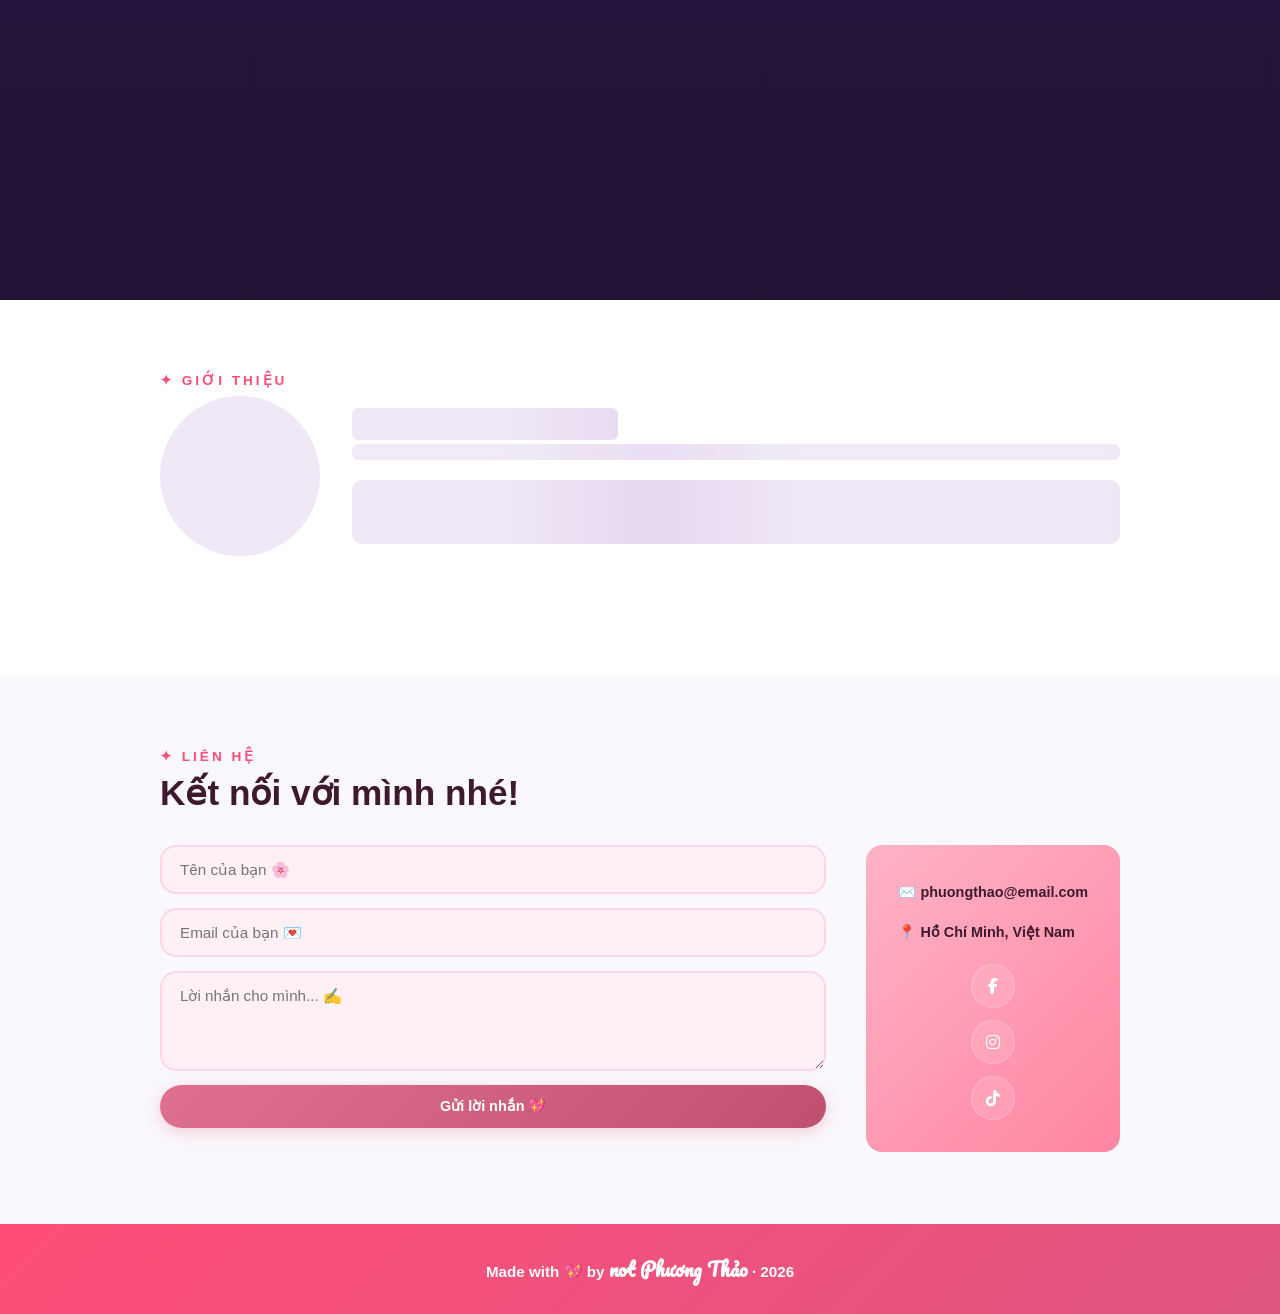
==== index.html @ 3250c1de "Emoji picker, skeleton loading, intro slogan, redesign info modal, font Nunito" ====
<!DOCTYPE html>
<html lang="vi">
<head>
  <meta charset="UTF-8" />
  <meta name="viewport" content="width=device-width, initial-scale=1.0" />
  <title>notphuongthao</title>
  <link rel="stylesheet" href="https://cdn.jsdelivr.net/npm/cropperjs@1/dist/cropper.min.css" />
  <link rel="stylesheet" href="style.css" />
  <link href="https://fonts.googleapis.com/css2?family=Pacifico&family=Raleway:wght@300;400;600;700;900&family=Playfair+Display:ital,wght@0,400;0,700;1,400&display=swap" rel="stylesheet" />
  <link rel="stylesheet" href="https://cdnjs.cloudflare.com/ajax/libs/font-awesome/6.5.0/css/all.min.css" />
</head>
<body class="page-loading">

  <!-- ===================== HEADER / NAV ===================== -->
  <header class="site-header" id="siteHeader">
    <a href="#" class="header-logo">notphuongthao</a>

    <nav class="header-nav" id="headerNav">
      <a href="#gioi-thieu" class="nav-item scroll-link">Giới Thiệu</a>
      <a href="#" class="nav-item" data-page="blog">Blog</a>
      <a href="#" class="nav-item" data-page="photos">Hình Chụp</a>
      <a href="#" class="nav-item" data-page="podcast">Podcast</a>
      <a href="https://tarot-meopring.vercel.app/" target="_blank" class="nav-item">Tarot</a>
      <a href="#lien-he" class="nav-item scroll-link">Liên Hệ</a>
    </nav>

    <button class="hamburger" id="hamburger"><i class="fas fa-bars"></i></button>
  </header>

  <!-- Mobile nav -->
  <nav class="mobile-menu" id="mobileMenu">
    <a href="#gioi-thieu" class="scroll-link">Giới Thiệu</a>
    <a href="#" data-page="blog">Blog</a>
    <a href="#" data-page="photos">Hình Chụp</a>
    <a href="#" data-page="podcast">Podcast</a>
    <a href="https://tarot-meopring.vercel.app/" target="_blank">Tarot</a>
    <a href="#lien-he" class="scroll-link">Liên Hệ</a>
  </nav>

  <!-- ===================== HERO / COVER ===================== -->
  <div id="mainView">
  <section class="hero" id="hero">
    <!-- Ảnh bìa — đặt qua admin -->
    <div class="hero-cover" id="heroCover"></div>
    <!-- Nút sửa ảnh bìa (chỉ admin) -->
    <label class="hero-edit-btn" id="heroCoverEditBtn" title="Đổi ảnh bìa">
      <i class="fas fa-camera"></i>
      <input type="file" id="heroCoverFile" accept="image/*" style="display:none" />
    </label>
    <!-- Lớp overlay mờ -->
    <div class="hero-overlay"></div>
    <!-- Nội dung chính giữa -->
    <div class="hero-content">
              <p class="hero-sub" id="heroSub" data-field="heroSub">✦ be with this ✦</p>
      <h1 class="hero-name" id="heroName" data-field="heroName">not Phương Thảo</h1>
      <a href="#gioi-thieu" class="hero-cta scroll-link">Khám phá ↓</a>
    </div>
    <!-- Scroll indicator -->
    
  </section>

  <!-- ===================== GIỚI THIỆU ===================== -->
  <section class="section-intro" id="gioi-thieu">
    <div class="section-inner">
      <span class="section-tag">✦ Giới Thiệu</span>

      <div class="intro-layout">
        <!-- Avatar -->
        <div class="intro-avatar-wrap">
          <img src="" alt="Avatar" id="introAvatar" class="intro-avatar" />
          <div class="intro-avatar-placeholder" id="introAvatarPlaceholder"><i class="fas fa-user"></i></div>
          <label class="avatar-edit-btn" id="avatarEditBtn" title="Đổi avatar">
            <i class="fas fa-camera"></i>
            <input type="file" id="avatarFile" accept="image/*" style="display:none" />
          </label>
        </div>

        <!-- Text -->
        <div class="intro-text">
          <div class="intro-text-header">
            <h2 class="intro-fullname" id="introName" data-field="introName">not Phương Thảo</h2>
            <button class="intro-edit-btn hidden" id="introEditBtn" title="Chỉnh sửa giới thiệu"><i class="fas fa-pen"></i></button>
          </div>
          <p class="intro-slogan" id="introSlogan" data-field="introSlogan">dreamer · writer · creator</p>
          <div class="info-rows" id="introInfoRows"></div>
        </div>
      </div>

    </div>
  </section>

  <!-- ===================== LIÊN HỆ ===================== -->
  <section class="section-contact" id="lien-he">
    <div class="section-inner">
      <span class="section-tag">✦ Liên Hệ</span>
      <h2 class="section-title">Kết nối với mình nhé!</h2>
      <div class="contact-layout">
        <form class="contact-form" id="contactForm">
          <input type="text"  placeholder="Tên của bạn 🌸" required />
          <input type="email" placeholder="Email của bạn 💌" required />
          <textarea rows="4"  placeholder="Lời nhắn cho mình... ✍️" required></textarea>
          <button type="submit" class="btn-send">Gửi lời nhắn 💖</button>
        </form>
        <div class="contact-info">
          <p id="contactEmail" data-field="contactEmail">✉️ phuongthao@email.com</p>
          <p id="contactLocation" data-field="contactLocation">📍 Hồ Chí Minh, Việt Nam</p>
          <div class="socials-row">
            <a href="#" id="socialFb"  data-field="socialFb"  class="soc-btn"><i class="fab fa-facebook-f"></i></a>
            <a href="#" id="socialIg"  data-field="socialIg"  class="soc-btn"><i class="fab fa-instagram"></i></a>
            <a href="#" id="socialTtk" data-field="socialTtk" class="soc-btn"><i class="fab fa-tiktok"></i></a>
          </div>
        </div>
      </div>
    </div>
  </section>

  <!-- ===================== FOOTER ===================== -->
  <footer>
    <p>Made with 💖 by <span class="sig-script" style="font-size:1.2rem">not Phương Thảo</span> · 2026</p>
  </footer>
  </div><!-- /#mainView -->

  <!-- ===================== SUB-PAGE VIEW ===================== -->
  <div id="subView" class="hidden">
    <div class="subview-body" id="subviewBody"></div>

    <!-- Article modal -->
    <div class="article-overlay hidden" id="articleOverlay">
      <div class="article-modal" id="articleModal">
        <button class="article-close-btn" id="articleClose"><i class="fas fa-times"></i></button>
        <img class="article-hero-img hidden" id="articleImg" src="" alt="" />
        <div class="article-body">
          <div class="article-meta">
            <span class="article-tag" id="articleTag"></span>
            <span class="article-date" id="articleDate"></span>
          </div>
          <h2 class="article-title" id="articleTitle"></h2>
          <div class="article-content" id="articleContent"></div>
        </div>
      </div>
    </div>

    <!-- Lightbox (Instagram style) -->
    <div class="lightbox-overlay hidden" id="lightboxOverlay">
      <div class="lightbox-dialog">
        <!-- Image side -->
        <div class="lightbox-img-side" id="lightboxBackdrop">
          <button class="lightbox-close-btn" id="lightboxClose"><i class="fas fa-times"></i></button>
          <button class="lightbox-arrow left" id="lightboxPrev"><i class="fas fa-chevron-left"></i></button>
          <img class="lightbox-img" id="lightboxImg" src="" alt="" />
          <button class="lightbox-arrow right" id="lightboxNext"><i class="fas fa-chevron-right"></i></button>
        </div>
        <!-- Caption panel -->
        <div class="lightbox-panel" id="lightboxCaptionWrap">
          <div class="lightbox-panel-header">
            <span class="lightbox-counter" id="lightboxCounter"></span>
          </div>
          <p class="lightbox-caption" id="lightboxCaption"></p>
        </div>
      </div>
    </div>
  </div><!-- /#subView -->

  <!-- ===================== POST EDITOR MODAL ===================== -->
  <div class="editor-overlay hidden" id="postEditorOverlay">
    <div class="editor-modal" id="postEditorModal">
      <div class="editor-header">
        <h3 id="postEditorTitle">Bài viết mới</h3>
        <button class="editor-close" id="postEditorClose"><i class="fas fa-times"></i></button>
      </div>
      <div class="editor-body">
        <input type="hidden" id="pf-id" value="-1" />
        <div class="editor-field">
          <label>Ảnh bìa <span class="field-hint">URL hoặc upload</span></label>
          <div class="img-input-row">
            <input type="text" id="pf-img" placeholder="https://..." />
            <label class="btn-upload" title="Upload ảnh">
              <i class="fas fa-upload"></i>
              <input type="file" id="pf-img-file" accept="image/*" style="display:none" />
            </label>
          </div>
          <img id="pf-img-preview" class="img-preview hidden" src="" alt="" />
        </div>
        <div class="editor-row">
          <div class="editor-field">
            <label>Tag / Chủ đề</label>
            <input type="text" id="pf-tag" placeholder="Du lịch, Suy nghĩ..." />
          </div>
        </div>
        <div class="editor-field">
          <label>Tiêu đề</label>
          <input type="text" id="pf-title" placeholder="Tiêu đề bài viết..." />
        </div>
        <div class="editor-field">
          <label>Tóm tắt <span class="field-hint">hiện trên card</span></label>
          <textarea id="pf-summary" rows="2" placeholder="Mô tả ngắn..."></textarea>
        </div>
        <div class="editor-field">
          <label>Nội dung <span class="field-hint">dòng trống = đoạn mới</span></label>
          <textarea id="pf-content" rows="8" placeholder="Viết nội dung bài ở đây..."></textarea>
        </div>
      </div>
      <div class="editor-footer">
        <button class="btn-editor-cancel" id="postEditorCancel">Huỷ</button>
        <button class="btn-editor-save" id="postEditorSave"><i class="fas fa-save"></i> Lưu bài viết</button>
      </div>
    </div>
  </div>

  <!-- ===================== PHOTO EDITOR MODAL ===================== -->
  <div class="editor-overlay hidden" id="photoEditorOverlay">
    <div class="editor-modal" id="photoEditorModal">
      <div class="editor-header">
        <h3 id="photoEditorTitle">Ảnh mới</h3>
        <button class="editor-close" id="photoEditorClose"><i class="fas fa-times"></i></button>
      </div>
      <div class="editor-body">
        <input type="hidden" id="ph-id" value="-1" />
        <div class="editor-field">
          <label>Ảnh <span class="field-hint">URL hoặc upload</span></label>
          <div class="img-input-row">
            <input type="text" id="ph-img" placeholder="https://..." />
            <label class="btn-upload" title="Upload ảnh">
              <i class="fas fa-upload"></i>
              <input type="file" id="ph-img-file" accept="image/*" style="display:none" />
            </label>
          </div>
          <img id="ph-img-preview" class="img-preview hidden" src="" alt="" />
        </div>
        <div class="editor-field">
          <label>Caption <span class="field-hint">không bắt buộc</span></label>
          <textarea id="ph-caption" rows="3" placeholder="Mô tả ảnh..."></textarea>
        </div>
      </div>
      <div class="editor-footer">
        <button class="btn-editor-cancel" id="photoEditorCancel">Huỷ</button>
        <button class="btn-editor-save" id="photoEditorSave"><i class="fas fa-save"></i> Lưu ảnh</button>
      </div>
    </div>
  </div>

  <!-- ===================== PODCAST EDITOR MODAL ===================== -->
  <div class="editor-overlay hidden" id="podcastEditorOverlay">
    <div class="editor-modal" id="podcastEditorModal">
      <div class="editor-header">
        <h3 id="podcastEditorTitle">Video mới</h3>
        <button class="editor-close" id="podcastEditorClose"><i class="fas fa-times"></i></button>
      </div>
      <div class="editor-body">
        <input type="hidden" id="ep-id" value="-1" />
        <div class="editor-field">
          <label>Link YouTube</label>
          <input type="text" id="ep-link" placeholder="https://youtube.com/watch?v=..." />
          <div class="yt-preview-wrap hidden" id="epYtPreview">
            <img id="epYtThumb" src="" alt="" />
          </div>
        </div>
        <div class="editor-field">
          <label>Tiêu đề</label>
          <input type="text" id="ep-title" placeholder="Tên video..." />
        </div>
      </div>
      <div class="editor-footer">
        <button class="btn-editor-cancel" id="podcastEditorCancel">Huỷ</button>
        <button class="btn-editor-save" id="podcastEditorSave"><i class="fas fa-save"></i> Lưu video</button>
      </div>
    </div>
  </div>

  <!-- ===================== INTRO EDITOR MODAL ===================== -->
  <div class="editor-overlay hidden" id="introEditorOverlay">
    <div class="ie-modal">

      <!-- Header -->
      <div class="ie-modal-header">
        <div class="ie-modal-header-icon"><i class="fas fa-user-edit"></i></div>
        <div>
          <div class="ie-modal-title">Chỉnh sửa Giới Thiệu</div>
          <div class="ie-modal-sub">Thay đổi sẽ hiển thị ngay trên trang</div>
        </div>
        <button class="ie-close-btn" id="introEditorClose"><i class="fas fa-times"></i></button>
      </div>

      <!-- Body -->
      <div class="ie-modal-body">

        <!-- Name + Slogan -->
        <div class="ie-section">
          <div class="ie-section-label"><i class="fas fa-signature"></i> Tên hiển thị</div>
          <input class="ie-text-input" type="text" id="ie-name" placeholder="Nhập tên của bạn..." />
          <div class="ie-section-label" style="margin-top:10px"><i class="fas fa-quote-left"></i> Slogan</div>
          <input class="ie-text-input" type="text" id="ie-slogan" placeholder="dreamer · writer · creator" />
        </div>

        <!-- Info rows -->
        <div class="ie-section">
          <div class="ie-section-label"><i class="fas fa-list-ul"></i> Các dòng thông tin</div>
          <div class="ie-rows-hint">Mỗi dòng gồm icon emoji, nhãn và nội dung</div>
          <div id="ie-rows-list"></div>
          <button class="ie-add-btn" id="ie-add-row">
            <i class="fas fa-plus-circle"></i> Thêm dòng mới
          </button>
        </div>

      </div>

      <!-- Footer -->
      <div class="ie-modal-footer">
        <button class="ie-btn-cancel" id="introEditorCancel">Hủy</button>
        <button class="ie-btn-save" id="introEditorSave">
          <i class="fas fa-check"></i> Lưu thay đổi
        </button>
      </div>

    </div>
  </div>

  <!-- ===================== EMOJI PICKER ===================== -->
  <div class="emoji-picker hidden" id="emojiPicker">
    <div class="ep-search-wrap">
      <i class="fas fa-search ep-search-icon"></i>
      <input type="text" class="ep-search" id="epSearch" placeholder="Tìm emoji..." autocomplete="off" />
    </div>
    <div class="ep-cats" id="epCats"></div>
    <div class="ep-grid" id="epGrid"></div>
  </div>

  <!-- ===================== CROP MODAL ===================== -->
  <div class="crop-overlay hidden" id="cropOverlay">
    <div class="crop-modal">
      <div class="crop-header">
        <span>Chỉnh sửa ảnh</span>
        <button class="editor-close" id="cropCancel"><i class="fas fa-times"></i></button>
      </div>
      <div class="crop-body">
        <img id="cropImg" src="" alt="" />
      </div>
      <div class="crop-footer">
        <button class="btn-outline" id="cropCancelBtn">Hủy</button>
        <button class="btn-primary" id="cropConfirmBtn"><i class="fas fa-check"></i> Xác nhận</button>
      </div>
    </div>
  </div>

  <script src="https://cdn.jsdelivr.net/npm/cropperjs@1/dist/cropper.min.js"></script>
  <!-- ===================== IMAGE VIEWER ===================== -->
  <div class="img-viewer-overlay hidden" id="imgViewerOverlay">
    <button class="img-viewer-close" id="imgViewerClose"><i class="fas fa-times"></i></button>
    <img class="img-viewer-img" id="imgViewerImg" src="" alt="" />
  </div>
  <div class="crop-overlay hidden" id="cropOverlay">
    <div class="crop-modal">
      <div class="crop-header">
        <span>Chỉnh sửa ảnh</span>
        <button class="editor-close" id="cropCancel"><i class="fas fa-times"></i></button>
      </div>
      <div class="crop-body">
        <img id="cropImg" src="" alt="" />
      </div>
      <div class="crop-footer">
        <button class="btn-outline" id="cropCancelBtn">Hủy</button>
        <button class="btn-primary" id="cropConfirmBtn"><i class="fas fa-check"></i> Xác nhận</button>
      </div>
    </div>
  </div>

  <script src="https://cdn.jsdelivr.net/npm/cropperjs@1/dist/cropper.min.js"></script>
  <script src="https://cdn.jsdelivr.net/npm/@supabase/supabase-js@2/dist/umd/supabase.min.js"></script>
  <script src="supabase.js"></script>
  <script src="script.js"></script>
</body>
</html>
---- style.css ----
﻿/* ===================== RESET & BASE ===================== */
*, *::before, *::after { box-sizing: border-box; margin: 0; padding: 0; }

:root {
  --purple-dark:  #2d2540;
  --purple-mid:   #4a3d6b;
  --purple-soft:  #7a6a9a;
  --mauve:        #b09ab5;
  --pink-blush:   #e8b4c8;
  --pink-main:    #e07090;
  --pink-soft:    #f9c4d2;
  --white:        #ffffff;
  --off-white:    #faf8fc;
  --text-dark:    #2d2540;
  --text-muted:   #7a6a9a;
  --radius:       16px;
  --shadow:       0 8px 32px rgba(45,37,64,0.13);
  --shadow-hover: 0 16px 48px rgba(45,37,64,0.22);
  --header-h:     64px;
}

html { scroll-behavior: smooth; }

body {
  font-family: 'Nunito', sans-serif;
  background: var(--off-white);
  color: var(--text-dark);
  overflow-x: hidden;
}

.sig-script { font-family: 'Pacifico', cursive; }

/* ===================== HEADER ===================== */
.site-header {
  position: fixed;
  top: 0; left: 0; right: 0;
  height: var(--header-h);
  display: flex;
  align-items: center;
  justify-content: space-between;
  padding: 0 4%;
  z-index: 900;
  background: transparent;
  opacity: 0;
  transform: translateY(-100%);
  pointer-events: none;
  transition: background 0.4s, box-shadow 0.4s, opacity 0.4s, transform 0.4s;
}

.site-header.scrolled {
  background: rgba(45, 37, 64, 0.92);
  backdrop-filter: blur(12px);
  box-shadow: 0 2px 20px rgba(0,0,0,0.2);
  opacity: 1;
  transform: translateY(0);
  pointer-events: auto;
}

.sub-header {
  background: var(--purple-dark) !important;
  box-shadow: 0 2px 20px rgba(0,0,0,0.2);
  position: relative;
}

.header-logo {
  font-family: 'Pacifico', cursive;
  font-size: 1.2rem;
  color: var(--white);
  text-decoration: none;
  flex-shrink: 0;
}

.header-nav {
  display: flex;
  gap: 4px;
  align-items: center;
  position: absolute;
  left: 50%;
  transform: translateX(-50%);
}

.nav-item {
  color: rgba(255,255,255,0.75);
  text-decoration: none;
  font-size: 0.85rem;
  font-weight: 600;
  letter-spacing: 0.5px;
  padding: 6px 14px;
  border-radius: 50px;
  transition: all 0.2s;
  white-space: nowrap;
}

.nav-item:hover,
.nav-item.active {
  color: var(--white);
  background: rgba(224,112,144,0.25);
}

.header-right {
  display: flex;
  align-items: center;
  gap: 10px;
}

.header-avatar {
  width: 38px; height: 38px;
  border-radius: 50%;
  border: 2px solid rgba(255,255,255,0.5);
  overflow: hidden;
  cursor: pointer;
}

.header-avatar img { width: 100%; height: 100%; object-fit: cover; }

.btn-admin-login {
  background: none;
  border: 1px solid rgba(255,255,255,0.25);
  color: rgba(255,255,255,0.5);
  width: 32px; height: 32px;
  border-radius: 50%;
  cursor: pointer;
  font-size: 0.75rem;
  transition: all 0.2s;
  display: flex; align-items: center; justify-content: center;
}

.btn-admin-login:hover { color: var(--pink-main); border-color: var(--pink-main); }

.admin-controls { display: flex; align-items: center; gap: 8px; }

.btn-edit-page {
  display: flex; align-items: center; gap: 6px;
  padding: 6px 14px;
  background: var(--pink-main);
  color: var(--white);
  border-radius: 50px;
  text-decoration: none;
  font-size: 0.8rem;
  font-weight: 700;
  transition: all 0.2s;
}

.btn-edit-page:hover { background: #c05070; }

.btn-logout {
  background: none;
  border: 1px solid rgba(255,255,255,0.25);
  color: rgba(255,255,255,0.6);
  width: 32px; height: 32px;
  border-radius: 50%;
  cursor: pointer;
  font-size: 0.8rem;
  transition: all 0.2s;
  display: flex; align-items: center; justify-content: center;
}

.btn-logout:hover { border-color: #e74c3c; color: #e74c3c; }

.hamburger {
  display: none;
  background: none;
  border: 1px solid rgba(255,255,255,0.3);
  color: white;
  width: 36px; height: 36px;
  border-radius: 50%;
  cursor: pointer;
  font-size: 1rem;
  align-items: center; justify-content: center;
}

.mobile-menu {
  position: fixed;
  top: 0; right: -100%;
  width: 240px; height: 100vh;
  background: var(--purple-dark);
  z-index: 950;
  display: flex; flex-direction: column;
  justify-content: center;
  align-items: flex-start;
  padding: 40px 32px;
  gap: 28px;
  transition: right 0.35s cubic-bezier(.77,0,.18,1);
  border-left: 1px solid rgba(255,255,255,0.08);
}

.mobile-menu.open { right: 0; }

.mobile-menu a {
  color: rgba(255,255,255,0.8);
  text-decoration: none;
  font-size: 1.1rem;
  font-weight: 700;
  letter-spacing: 1px;
  transition: color 0.2s;
}

.mobile-menu a:hover { color: var(--pink-soft); }

/* ===================== HERO / COVER ===================== */
.hero {
  height: clamp(200px, 33.33vh, 380px);
  min-height: 0;
  position: relative;
  overflow: hidden;
  display: flex;
  align-items: center;
  justify-content: center;
  margin-top: 0;
}

/* Ảnh bìa — lấp đầy toàn bộ khung */
.hero-cover {
  position: absolute;
  inset: 0;
  background-color: var(--purple-dark);           /* màu placeholder khi chưa có ảnh */
  background-image: var(--cover-img, none);
  background-size: cover;
  background-position: center;
  transition: background-image 0.4s ease;
}

/* Nút edit ảnh bìa — chỉ hiện khi admin */
.hero-edit-btn {
  display: none;
  position: absolute;
  bottom: 14px;
  right: 16px;
  z-index: 20;
  width: 38px; height: 38px;
  border-radius: 50%;
  background: rgba(0,0,0,0.55);
  color: #fff;
  align-items: center;
  justify-content: center;
  cursor: pointer;
  transition: background 0.2s, transform 0.2s;
  border: 1.5px solid rgba(255,255,255,0.3);
}
.hero-edit-btn.visible { display: flex; }
.hero-edit-btn:hover { background: rgba(0,0,0,0.8); transform: scale(1.1); }

/* Lớp tối overlay để chữ dễ đọc */
.hero-overlay {
  position: absolute;
  inset: 0;
  background: linear-gradient(
    to bottom,
    rgba(30, 20, 50, 0.35) 0%,
    rgba(30, 20, 50, 0.55) 60%,
    rgba(30, 20, 50, 0.75) 100%
  );
}

/* Nội dung chính giữa */
.hero-content {
  position: relative;
  z-index: 1;
  text-align: center;
  color: white;
  padding: 0 20px;
  max-width: 720px;
}

.hero-sub {
  font-size: 0.82rem;
  font-weight: 700;
  letter-spacing: 4px;
  text-transform: uppercase;
  color: var(--pink-soft);
  margin-bottom: 14px;
  opacity: 0.9;
}

.hero-name {
  font-family: 'Pacifico', cursive;
  font-size: clamp(2.8rem, 7vw, 5.5rem);
  font-weight: 400;
  line-height: 1.1;
  margin-bottom: 16px;
  text-shadow: 0 4px 24px rgba(71, 70, 70, 0.4);
}

.hero-slogan {
  font-size: clamp(1rem, 2vw, 1.25rem);
  font-weight: 400;
  color: rgba(255,255,255,0.85);
  line-height: 1.6;
  margin-bottom: 32px;
}

.hero-cta {
  display: inline-block;
  padding: 13px 36px;
  border: 2px solid rgba(255,255,255,0.7);
  border-radius: 50px;
  color: white;
  text-decoration: none;
  font-size: 0.9rem;
  font-weight: 700;
  letter-spacing: 1px;
  transition: all 0.25s;
  backdrop-filter: blur(4px);
  background: rgba(255,255,255,0.1);
}

.hero-cta:hover {
  background: var(--pink-main);
  border-color: var(--pink-main);
  transform: translateY(-2px);
  box-shadow: 0 8px 24px rgba(224,112,144,0.4);
}

/* Scroll mouse indicator */
.scroll-mouse {
  position: absolute;
  bottom: 28px;
  left: 50%;
  transform: translateX(-50%);
  text-decoration: none;
  z-index: 1;
}

.mouse {
  width: 26px; height: 42px;
  border: 2px solid rgba(255,255,255,0.5);
  border-radius: 13px;
  display: flex; justify-content: center;
  padding-top: 6px;
}

.mouse-wheel {
  width: 4px; height: 8px;
  background: rgba(255,255,255,0.7);
  border-radius: 2px;
  animation: scrollWheel 1.5s ease-in-out infinite;
}

@keyframes scrollWheel {
  0%   { transform: translateY(0); opacity: 1; }
  100% { transform: translateY(10px); opacity: 0; }
}

/* ===================== SECTIONS ===================== */
.section-intro,
.section-contact {
  padding: 100px 5%;
}

.section-intro { background: var(--white); }
.section-contact { background: var(--off-white); }

.section-inner { max-width: 960px; margin: 0 auto; }

.section-tag {
  display: block;
  font-size: 0.78rem;
  font-weight: 700;
  letter-spacing: 3px;
  color: var(--pink-main);
  text-transform: uppercase;
  margin-bottom: 10px;
}

.section-title {
  font-family: 'Nunito', sans-serif;
  font-size: clamp(1.5rem, 3.5vw, 2.2rem);
  color: var(--text-dark);
  margin-bottom: 8px;
}

.section-name {
  font-size: 1.1rem;
  font-weight: 700;
  color: var(--pink-main);
  margin-bottom: 8px;
}

.intro-bio {
  font-size: 0.95rem;
  color: var(--text-muted);
  line-height: 1.8;
  margin-bottom: 0;
}

/* Intro name & slogan */
.intro-fullname {
  font-family: 'Nunito', sans-serif;
  font-size: clamp(1.6rem, 3vw, 2.4rem);
  color: var(--text-dark);
  margin-bottom: 4px;
}

.intro-slogan {
  font-size: 0.95rem;
  font-style: italic;
  color: var(--pink-main);
  margin-bottom: 24px;
  opacity: 0.85;
}

/* Info rows */
.info-rows {
  display: grid;
  grid-template-columns: 1fr 1fr;
  gap: 10px 20px;
}

.info-row {
  display: flex;
  align-items: flex-end;
  gap: 8px;
  font-size: 0.9rem;
  padding-bottom: 8px;
  border-bottom: 1px solid rgba(180,140,220,0.15);
}

.info-icon {
  font-size: 1rem;
  flex-shrink: 0;
  width: 22px;
  text-align: center;
  line-height: 1;
  padding-bottom: 1px;
}

.info-text {
  display: flex;
  flex-direction: column;
  gap: 1px;
  min-width: 0;
}

.info-label {
  font-size: 0.72rem;
  font-weight: 700;
  text-transform: uppercase;
  letter-spacing: 0.4px;
  color: var(--pink-main);
  white-space: nowrap;
}

.info-value {
  font-size: 0.88rem;
  color: var(--text-dark);
  font-weight: 500;
  white-space: nowrap;
  overflow: hidden;
  text-overflow: ellipsis;
}

/* Intro layout: avatar + text side by side */
.intro-layout {
  display: flex;
  align-items: center;
  gap: 48px;
  margin-bottom: 48px;
}

.intro-avatar-wrap {
  flex-shrink: 0;
  position: relative;
  width: 200px;
  height: 200px;
}

.intro-avatar {
  width: 200px;
  height: 200px;
  border-radius: 50%;
  object-fit: cover;
  border: 4px solid var(--pink-soft);
  box-shadow: 0 8px 30px rgba(180,80,140,0.18);
  display: none;
}

.intro-avatar.loaded {
  display: block;
}

.intro-avatar-placeholder {
  width: 200px;
  height: 200px;
  border-radius: 50%;
  background: var(--pink-soft);
  border: 4px dashed var(--pink-main);
  display: flex;
  align-items: center;
  justify-content: center;
  font-size: 3.5rem;
  color: var(--pink-main);
  opacity: 0.6;
}

.intro-avatar-placeholder.hidden { display: none; }

/* Nút edit avatar — chỉ hiện khi admin */
.avatar-edit-btn {
  display: none;
  position: absolute;
  bottom: 6px;
  right: 6px;
  width: 36px; height: 36px;
  border-radius: 50%;
  background: rgba(0,0,0,0.6);
  border: 1.5px solid rgba(255,255,255,0.35);
  color: #fff;
  align-items: center;
  justify-content: center;
  cursor: pointer;
  font-size: 0.85rem;
  transition: background 0.2s, transform 0.2s;
  z-index: 5;
}
.avatar-edit-btn.visible { display: flex; }
.avatar-edit-btn:hover { background: rgba(0,0,0,0.85); transform: scale(1.1); }

.intro-text { flex: 1; min-width: 0; }

.intro-text-header {
  display: flex;
  align-items: center;
  gap: 10px;
}

.intro-edit-btn {
  background: none;
  border: 1px solid rgba(74,53,96,0.4);
  color: var(--purple-mid, #6b4a7a);
  width: 30px; height: 30px;
  border-radius: 50%;
  cursor: pointer;
  font-size: 0.75rem;
  display: flex;
  align-items: center;
  justify-content: center;
  flex-shrink: 0;
  transition: background 0.2s, color 0.2s;
}
.intro-edit-btn:hover { background: var(--purple-mid, #6b4a7a); color: #fff; }
.intro-edit-btn.hidden { display: none; }

/* Dynamic info row (add/delete when admin) */
.btn-add-row {
  margin-top: 10px;
  background: none;
  border: 1px dashed rgba(74,53,96,0.5);
  color: var(--purple-mid, #6b4a7a);
  padding: 7px 16px;
  border-radius: 8px;
  cursor: pointer;
  font-size: 0.85rem;
  width: 100%;
  transition: background 0.15s;
}
.btn-add-row:hover { background: rgba(74,53,96,0.08); }

.ie-row-item {
  display: grid;
  grid-template-columns: 64px 1fr 1fr auto;
  gap: 8px;
  align-items: center;
  margin-bottom: 8px;
}
.ie-row-item input {
  padding: 7px 10px;
  border: 1px solid #ddd;
  border-radius: 8px;
  font-size: 0.85rem;
  outline: none;
  transition: border-color 0.2s;
}
.ie-row-item input:focus { border-color: var(--purple-mid, #6b4a7a); }
.ie-row-del {
  background: none;
  border: none;
  color: #e74c3c;
  cursor: pointer;
  font-size: 1rem;
  padding: 4px;
  border-radius: 6px;
  transition: background 0.15s;
}
.ie-row-del:hover { background: rgba(231,76,60,0.1); }

/* ── Intro Editor Modal (redesigned) ── */
.ie-modal {
  background: #fff;
  border-radius: 24px;
  width: 100%;
  max-width: 520px;
  max-height: 90vh;
  display: flex;
  flex-direction: column;
  box-shadow: 0 32px 80px rgba(80,20,100,0.22);
  animation: modalIn 0.28s cubic-bezier(0.34,1.56,0.64,1);
  overflow: hidden;
}

.ie-modal-header {
  display: flex;
  align-items: center;
  gap: 14px;
  padding: 22px 22px 18px;
  background: linear-gradient(135deg, #f9eef6 0%, #ede4f8 100%);
  border-bottom: 1px solid #ecdff5;
  flex-shrink: 0;
}

.ie-modal-header-icon {
  width: 44px; height: 44px;
  background: linear-gradient(135deg, #e070a0, #b048c0);
  border-radius: 14px;
  display: flex; align-items: center; justify-content: center;
  color: #fff;
  font-size: 1.1rem;
  flex-shrink: 0;
  box-shadow: 0 4px 16px rgba(180,60,180,0.3);
}

.ie-modal-title {
  font-size: 1.05rem;
  font-weight: 700;
  color: #2d1040;
}

.ie-modal-sub {
  font-size: 0.78rem;
  color: #9070a8;
  margin-top: 2px;
}

.ie-close-btn {
  margin-left: auto;
  background: rgba(255,255,255,0.7);
  border: none;
  width: 32px; height: 32px;
  border-radius: 50%;
  color: #a080b8;
  font-size: 0.9rem;
  cursor: pointer;
  display: flex; align-items: center; justify-content: center;
  transition: background 0.2s, color 0.2s;
  flex-shrink: 0;
}
.ie-close-btn:hover { background: #fff; color: #6030a0; }

.ie-modal-body {
  padding: 20px 22px;
  overflow-y: auto;
  flex: 1;
  display: flex;
  flex-direction: column;
  gap: 20px;
}

.ie-section {
  display: flex;
  flex-direction: column;
  gap: 10px;
}

.ie-section-label {
  font-size: 0.75rem;
  font-weight: 700;
  text-transform: uppercase;
  letter-spacing: 0.6px;
  color: #9060b8;
  display: flex;
  align-items: center;
  gap: 6px;
}

.ie-rows-hint {
  font-size: 0.78rem;
  color: #b8a0c8;
  margin-top: -4px;
}

.ie-text-input {
  width: 100%;
  padding: 11px 14px;
  border: 1.5px solid #e4d8f4;
  border-radius: 12px;
  font-size: 0.95rem;
  color: #2d1040;
  outline: none;
  font-family: 'Nunito', sans-serif;
  font-weight: 600;
  transition: border-color 0.2s, box-shadow 0.2s;
  box-sizing: border-box;
  background: #fdf8ff;
}
.ie-text-input:focus {
  border-color: #c060c0;
  box-shadow: 0 0 0 3px rgba(192,96,192,0.12);
}

/* Row cards */
.ie-row-card {
  display: flex;
  align-items: center;
  gap: 8px;
  background: #faf6ff;
  border: 1.5px solid #ece0f8;
  border-radius: 14px;
  padding: 10px 10px 10px 12px;
  transition: border-color 0.2s;
}
.ie-row-card:focus-within {
  border-color: #c060c0;
  box-shadow: 0 0 0 3px rgba(192,96,192,0.1);
}

.ie-row-icon-input {
  width: 44px;
  text-align: center;
  font-size: 1.3rem;
  padding: 4px;
  border: 1.5px solid #e4d8f4;
  border-radius: 10px;
  background: #fff;
  outline: none;
  cursor: text;
  flex-shrink: 0;
  transition: border-color 0.2s;
}
.ie-row-icon-input:focus { border-color: #c060c0; }

.ie-row-fields {
  display: flex;
  flex-direction: column;
  gap: 5px;
  flex: 1;
  min-width: 0;
}

.ie-row-field-input {
  width: 100%;
  padding: 6px 10px;
  border: 1.5px solid #e4d8f4;
  border-radius: 8px;
  font-size: 0.84rem;
  font-family: 'Nunito', sans-serif;
  color: #2d1040;
  background: #fff;
  outline: none;
  transition: border-color 0.2s;
  box-sizing: border-box;
}
.ie-row-field-input:focus { border-color: #c060c0; }
.ie-row-field-input::placeholder { color: #cbb8dc; }

.ie-row-del-btn {
  background: none;
  border: none;
  color: #d08090;
  cursor: pointer;
  width: 30px; height: 30px;
  border-radius: 50%;
  display: flex; align-items: center; justify-content: center;
  font-size: 0.85rem;
  transition: background 0.2s, color 0.2s;
  flex-shrink: 0;
}
.ie-row-del-btn:hover { background: #fde8ec; color: #e03050; }

.ie-add-btn {
  display: flex;
  align-items: center;
  justify-content: center;
  gap: 8px;
  padding: 10px;
  background: none;
  border: 2px dashed #dccef0;
  border-radius: 14px;
  color: #a070c0;
  font-size: 0.87rem;
  font-family: 'Nunito', sans-serif;
  font-weight: 600;
  cursor: pointer;
  transition: background 0.2s, border-color 0.2s, color 0.2s;
  width: 100%;
}
.ie-add-btn:hover {
  background: #f5eeff;
  border-color: #c060c0;
  color: #9040b0;
}

.ie-modal-footer {
  display: flex;
  justify-content: flex-end;
  align-items: center;
  gap: 10px;
  padding: 14px 22px 18px;
  border-top: 1px solid #f0e8fa;
  flex-shrink: 0;
}

.ie-btn-cancel {
  padding: 10px 20px;
  background: #f3eef8;
  border: none;
  border-radius: 50px;
  color: #8060a0;
  font-family: 'Nunito', sans-serif;
  font-size: 0.9rem;
  font-weight: 600;
  cursor: pointer;
  transition: background 0.2s;
}
.ie-btn-cancel:hover { background: #ece0f5; }

.ie-btn-save {
  padding: 10px 24px;
  background: linear-gradient(135deg, #e070a0, #b048c0);
  border: none;
  border-radius: 50px;
  color: #fff;
  font-family: 'Nunito', sans-serif;
  font-size: 0.9rem;
  font-weight: 700;
  cursor: pointer;
  display: flex;
  align-items: center;
  gap: 8px;
  box-shadow: 0 4px 16px rgba(180,60,180,0.3);
  transition: opacity 0.2s, transform 0.15s;
}
.ie-btn-save:hover { opacity: 0.9; transform: translateY(-1px); }
.ie-btn-save:disabled { opacity: 0.6; cursor: not-allowed; transform: none; }

/* ── Responsive: MacBook 13" / small laptops (≤1280px) ── */
@media (max-width: 1280px) {
  .header-nav {
    gap: 0;
  }
  .nav-item {
    font-size: 0.8rem;
    padding: 6px 10px;
    letter-spacing: 0;
  }
  .section-intro,
  .section-contact {
    padding: 72px 5%;
  }
  .intro-layout {
    gap: 32px;
  }
  .intro-avatar-wrap,
  .intro-avatar,
  .intro-avatar-placeholder {
    width: 160px;
    height: 160px;
  }
  .intro-fullname {
    font-size: clamp(1.4rem, 2.5vw, 2rem);
  }
}

/* ── Responsive: tablet/mobile (≤960px) ── */
@media (max-width: 960px) {
  .header-nav { display: none; }
  .hamburger  { display: flex; }
  .section-intro,
  .section-contact {
    padding: 60px 5%;
  }
}

@media (max-width: 680px) {
  .intro-layout {
    flex-direction: column;
    align-items: center;
    text-align: center;
    gap: 28px;
  }
  .intro-bio { margin: 0 auto; }
}

/* Hobby grid */
.hobby-grid {
  display: grid;
  grid-template-columns: repeat(auto-fit, minmax(200px, 1fr));
  gap: 24px;
}

.hobby-card {
  background: var(--off-white);
  border: 1.5px solid #f0eaf4;
  border-radius: var(--radius);
  padding: 32px 24px;
  text-align: center;
  transition: all 0.3s;
  cursor: default;
}

.hobby-card:hover {
  transform: translateY(-6px);
  box-shadow: var(--shadow-hover);
  border-color: var(--pink-soft);
}

.hobby-icon { font-size: 2.2rem; margin-bottom: 12px; }
.hobby-card h3 { font-family: 'Nunito', sans-serif; font-size: 1.1rem; color: var(--pink-main); margin-bottom: 8px; }
.hobby-card p { font-size: 0.9rem; color: var(--text-muted); line-height: 1.6; }

/* Contact */
.contact-layout {
  display: grid;
  grid-template-columns: 1fr auto;
  gap: 40px;
  align-items: start;
  margin-top: 32px;
}

.contact-form { display: flex; flex-direction: column; gap: 14px; }

.contact-form input,
.contact-form textarea {
  width: 100%;
  padding: 13px 16px;
  border: 1.5px solid #e8dff0;
  border-radius: var(--radius);
  font-family: 'Nunito', sans-serif;
  font-size: 0.95rem;
  background: var(--white);
  color: var(--text-dark);
  outline: none;
  transition: border-color 0.2s;
}

.contact-form input:focus,
.contact-form textarea:focus { border-color: var(--pink-main); }
.contact-form textarea { resize: vertical; }

.btn-send {
  display: inline-flex;
  align-items: center;
  justify-content: center;
  padding: 13px 28px;
  background: linear-gradient(135deg, var(--pink-main), #c05070);
  color: var(--white);
  border: none;
  border-radius: 50px;
  font-family: 'Nunito', sans-serif;
  font-size: 0.9rem;
  font-weight: 700;
  cursor: pointer;
  transition: all 0.25s;
  box-shadow: 0 4px 16px rgba(224,112,144,0.3);
}

.btn-send:hover { transform: translateY(-2px); box-shadow: 0 8px 24px rgba(224,112,144,0.4); }

.contact-info {
  min-width: 200px;
  background: linear-gradient(160deg, var(--purple-dark), var(--purple-mid));
  border-radius: var(--radius);
  padding: 28px 24px;
  color: rgba(255,255,255,0.85);
}

.contact-info p { font-size: 0.9rem; font-weight: 600; margin-bottom: 8px; }

.socials-row { display: flex; gap: 10px; margin-top: 16px; }

.soc-btn {
  width: 38px; height: 38px;
  border-radius: 50%;
  background: rgba(255,255,255,0.12);
  border: 1px solid rgba(255,255,255,0.2);
  display: flex; align-items: center; justify-content: center;
  color: white;
  font-size: 0.9rem;
  text-decoration: none;
  transition: all 0.2s;
}

.soc-btn:hover { background: var(--pink-main); border-color: var(--pink-main); }

/* ===================== FOOTER ===================== */
footer {
  text-align: center;
  padding: 28px;
  background: var(--purple-dark);
  color: rgba(255,255,255,0.7);
  font-size: 0.9rem;
}

/* ===================== LOGIN MODAL ===================== */
.modal-overlay {
  position: fixed;
  inset: 0;
  background: rgba(45,37,64,0.6);
  backdrop-filter: blur(6px);
  z-index: 1100;
  display: flex;
  align-items: center;
  justify-content: center;
  padding: 20px;
}

.modal-box {
  background: var(--white);
  border-radius: 20px;
  padding: 40px 36px;
  max-width: 380px;
  width: 100%;
  position: relative;
  box-shadow: 0 20px 60px rgba(45,37,64,0.25);
}

.modal-box h3 { font-family: 'Nunito', sans-serif; font-size: 1.5rem; margin-bottom: 6px; }
.modal-sub    { font-size: 0.9rem; color: var(--text-muted); margin-bottom: 24px; }

.modal-close {
  position: absolute;
  top: 16px; right: 16px;
  background: none; border: none;
  font-size: 1.1rem; color: var(--text-muted);
  cursor: pointer; transition: color 0.2s;
}

.modal-close:hover { color: var(--text-dark); }

.modal-box input {
  width: 100%; padding: 12px 16px;
  border: 1.5px solid #e8dff0;
  border-radius: var(--radius);
  font-family: 'Nunito', sans-serif;
  font-size: 0.95rem;
  color: var(--text-dark);
  outline: none;
  margin-bottom: 14px;
  transition: border-color 0.2s;
}

.modal-box input:focus { border-color: var(--pink-main); }

.login-error {
  color: #e74c3c;
  font-size: 0.85rem;
  margin-bottom: 10px;
  font-weight: 600;
}

/* ===================== ADMIN PAGE ===================== */
.admin-page { background: #f5f0f8; }

.auth-guard {
  min-height: 100vh;
  display: flex;
  align-items: center;
  justify-content: center;
  padding: 20px;
}

.admin-wrapper {
  display: flex;
  min-height: 100vh;
}

/* Sidebar */
.admin-sidebar {
  width: 240px;
  background: var(--purple-dark);
  display: flex;
  flex-direction: column;
  padding: 28px 0;
  position: fixed;
  top: 0; left: 0; bottom: 0;
  z-index: 100;
}

.admin-logo {
  padding: 0 24px 24px;
  border-bottom: 1px solid rgba(255,255,255,0.1);
  margin-bottom: 16px;
}

.admin-logo .sig-script { font-size: 1.1rem; color: var(--pink-soft); display: block; }
.admin-logo small { color: rgba(255,255,255,0.4); font-size: 0.75rem; letter-spacing: 1px; }

.admin-nav { flex: 1; padding: 0 12px; display: flex; flex-direction: column; gap: 4px; }

.admin-nav-btn {
  background: none;
  border: none;
  color: rgba(255,255,255,0.65);
  text-align: left;
  padding: 10px 16px;
  border-radius: 10px;
  font-family: 'Nunito', sans-serif;
  font-size: 0.9rem;
  font-weight: 600;
  cursor: pointer;
  transition: all 0.2s;
}

.admin-nav-btn:hover { background: rgba(255,255,255,0.08); color: white; }
.admin-nav-btn.active { background: var(--pink-main); color: white; }

.admin-sidebar-footer {
  padding: 16px 12px 0;
  border-top: 1px solid rgba(255,255,255,0.1);
  display: flex;
  flex-direction: column;
  gap: 8px;
}

.admin-back-btn {
  display: flex; align-items: center; gap: 8px;
  padding: 10px 16px;
  border-radius: 10px;
  color: rgba(255,255,255,0.6);
  text-decoration: none;
  font-size: 0.85rem;
  font-weight: 600;
  transition: all 0.2s;
}

.admin-back-btn:hover { background: rgba(255,255,255,0.08); color: white; }

.btn-logout-sidebar {
  background: none; border: none;
  display: flex; align-items: center; gap: 8px;
  padding: 10px 16px;
  border-radius: 10px;
  color: rgba(255,255,255,0.4);
  font-family: 'Nunito', sans-serif;
  font-size: 0.85rem;
  font-weight: 600;
  cursor: pointer;
  transition: all 0.2s;
}

.btn-logout-sidebar:hover { background: rgba(231,76,60,0.15); color: #e74c3c; }

/* Main area */
.admin-main {
  margin-left: 240px;
  flex: 1;
  padding: 40px;
  max-width: 800px;
}

.admin-panel { display: none; }
.admin-panel.active { display: block; }

.panel-title {
  font-family: 'Nunito', sans-serif;
  font-size: 1.6rem;
  color: var(--text-dark);
  margin-bottom: 32px;
  padding-bottom: 16px;
  border-bottom: 2px solid #f0eaf4;
}

.field-group {
  margin-bottom: 20px;
}

.field-group label {
  display: block;
  font-size: 0.8rem;
  font-weight: 700;
  letter-spacing: 1.5px;
  text-transform: uppercase;
  color: var(--text-muted);
  margin-bottom: 8px;
}

.field-group input,
.field-group textarea,
.field-group select {
  width: 100%;
  padding: 12px 16px;
  border: 1.5px solid #e8dff0;
  border-radius: 10px;
  font-family: 'Nunito', sans-serif;
  font-size: 0.95rem;
  color: var(--text-dark);
  background: var(--white);
  outline: none;
  transition: border-color 0.2s;
}

.field-group input:focus,
.field-group textarea:focus { border-color: var(--pink-main); }
.field-group textarea { resize: vertical; }

.upload-row {
  display: flex;
  gap: 10px;
  align-items: center;
}

.upload-row input { flex: 1; }

.btn-upload {
  display: inline-flex;
  align-items: center;
  gap: 6px;
  padding: 10px 16px;
  background: var(--off-white);
  border: 1.5px solid #e8dff0;
  border-radius: 10px;
  font-size: 0.82rem;
  font-weight: 700;
  color: var(--text-muted);
  cursor: pointer;
  white-space: nowrap;
  transition: all 0.2s;
}

.btn-upload:hover { border-color: var(--pink-main); color: var(--pink-main); }

.img-preview {
  margin-top: 10px;
  max-width: 200px;
  max-height: 160px;
  border-radius: 10px;
  object-fit: cover;
  border: 2px solid #f0eaf4;
  display: none;
}

.img-preview.show { display: block; }

.btn-save {
  display: inline-flex;
  align-items: center;
  gap: 8px;
  padding: 12px 28px;
  background: linear-gradient(135deg, var(--pink-main), #c05070);
  color: white;
  border: none;
  border-radius: 50px;
  font-family: 'Nunito', sans-serif;
  font-size: 0.9rem;
  font-weight: 700;
  cursor: pointer;
  transition: all 0.25s;
  box-shadow: 0 4px 16px rgba(224,112,144,0.3);
  margin-top: 8px;
}

.btn-save:hover { transform: translateY(-2px); box-shadow: 0 8px 24px rgba(224,112,144,0.4); }

.btn-add {
  display: inline-flex;
  align-items: center;
  gap: 8px;
  padding: 10px 20px;
  border: 2px dashed var(--pink-main);
  border-radius: 10px;
  background: transparent;
  color: var(--pink-main);
  font-family: 'Nunito', sans-serif;
  font-size: 0.88rem;
  font-weight: 700;
  cursor: pointer;
  margin-bottom: 24px;
  transition: all 0.2s;
}

.btn-add:hover { background: #fff0f5; }

.btn-cancel {
  padding: 12px 20px;
  background: none;
  border: 1.5px solid #ddd;
  border-radius: 50px;
  font-family: 'Nunito', sans-serif;
  font-size: 0.9rem;
  color: var(--text-muted);
  cursor: pointer;
  margin-top: 8px;
  transition: all 0.2s;
}

.btn-cancel:hover { border-color: #aaa; color: var(--text-dark); }

.btn-danger {
  padding: 12px 24px;
  background: none;
  border: 2px solid #e74c3c;
  border-radius: 50px;
  color: #e74c3c;
  font-family: 'Nunito', sans-serif;
  font-size: 0.9rem;
  font-weight: 700;
  cursor: pointer;
  transition: all 0.2s;
}

.btn-danger:hover { background: #e74c3c; color: white; }

.form-actions { display: flex; gap: 12px; flex-wrap: wrap; }

/* Posts list in admin */
.posts-list { display: flex; flex-direction: column; gap: 12px; margin-bottom: 24px; }

.post-item {
  background: var(--white);
  border: 1.5px solid #f0eaf4;
  border-radius: 12px;
  padding: 16px 20px;
  display: flex;
  align-items: center;
  gap: 16px;
}

.post-item-thumb {
  width: 60px; height: 60px;
  border-radius: 8px;
  object-fit: cover;
  background: var(--pink-soft);
  flex-shrink: 0;
  display: flex; align-items: center; justify-content: center;
  font-size: 1.5rem;
}

.post-item-thumb img { width: 100%; height: 100%; object-fit: cover; border-radius: 8px; }

.post-item-info { flex: 1; }
.post-item-info h4 { font-size: 0.95rem; font-weight: 700; color: var(--text-dark); margin-bottom: 4px; }
.post-item-info p  { font-size: 0.8rem; color: var(--text-muted); }

.post-item-actions { display: flex; gap: 8px; }

.btn-icon {
  width: 34px; height: 34px;
  border-radius: 50%;
  border: 1.5px solid #e8dff0;
  background: none;
  font-size: 0.85rem;
  cursor: pointer;
  color: var(--text-muted);
  display: flex; align-items: center; justify-content: center;
  transition: all 0.2s;
}

.btn-icon:hover { border-color: var(--pink-main); color: var(--pink-main); }
.btn-icon.delete:hover { border-color: #e74c3c; color: #e74c3c; }

/* Post form */
.post-form {
  background: var(--white);
  border: 1.5px solid #f0eaf4;
  border-radius: var(--radius);
  padding: 28px;
  margin-top: 16px;
}

.post-form h3 {
  font-family: 'Nunito', sans-serif;
  font-size: 1.2rem;
  margin-bottom: 20px;
  color: var(--text-dark);
}

/* Photos grid admin */
.photos-grid {
  display: grid;
  grid-template-columns: repeat(auto-fill, minmax(140px, 1fr));
  gap: 12px;
  margin-top: 16px;
}

.photo-thumb-wrap {
  position: relative;
  border-radius: 10px;
  overflow: hidden;
  aspect-ratio: 1;
  border: 2px solid #f0eaf4;
}

.photo-thumb-wrap img { width: 100%; height: 100%; object-fit: cover; }

.photo-thumb-wrap .btn-delete-photo {
  position: absolute;
  top: 6px; right: 6px;
  width: 28px; height: 28px;
  border-radius: 50%;
  background: rgba(231,76,60,0.85);
  border: none;
  color: white;
  font-size: 0.75rem;
  cursor: pointer;
  opacity: 0;
  transition: opacity 0.2s;
}

.photo-thumb-wrap:hover .btn-delete-photo { opacity: 1; }

.photo-thumb-wrap .photo-caption {
  position: absolute;
  bottom: 0; left: 0; right: 0;
  background: linear-gradient(transparent, rgba(0,0,0,0.6));
  color: white;
  font-size: 0.7rem;
  padding: 8px 6px 4px;
  text-align: center;
}

/* Toast */
.toast {
  position: fixed;
  bottom: 28px; right: 28px;
  background: var(--purple-dark);
  color: white;
  padding: 14px 22px;
  border-radius: 50px;
  font-size: 0.9rem;
  font-weight: 600;
  box-shadow: 0 8px 24px rgba(0,0,0,0.2);
  z-index: 2000;
  transition: opacity 0.3s, transform 0.3s;
}

.toast.success { background: #27ae60; }
.toast.error   { background: #e74c3c; }

/* ===================== SUB PAGES ===================== */
.sub-page-title {
  font-size: 1.1rem;
  font-weight: 700;
  color: rgba(255,255,255,0.8);
  letter-spacing: 1px;
}

.sub-page { padding-top: var(--header-h); min-height: 100vh; }

.sub-hero {
  padding: 80px 5% 60px;
  text-align: center;
  color: white;
}

.sub-hero h1 {
  font-family: 'Nunito', sans-serif;
  font-size: clamp(2rem, 5vw, 3.5rem);
  margin-bottom: 12px;
}

.sub-hero p { font-size: 1.05rem; opacity: 0.8; }

.sub-content { padding: 60px 5% 80px; max-width: 1100px; margin: 0 auto; }

/* Blog cards on blog.html */
.blog-grid {
  display: grid;
  grid-template-columns: repeat(auto-fill, minmax(280px, 1fr));
  gap: 28px;
}

.blog-card {
  background: var(--white);
  border-radius: var(--radius);
  overflow: hidden;
  box-shadow: var(--shadow);
  transition: all 0.3s;
  cursor: pointer;
}

.blog-card:hover { transform: translateY(-6px); box-shadow: var(--shadow-hover); }

.blog-img {
  height: 170px;
  display: flex; align-items: center; justify-content: center;
  font-size: 3rem;
  overflow: hidden;
}

.blog-img img { width: 100%; height: 100%; object-fit: cover; }
.pink1 { background: linear-gradient(135deg, #8a6888, #c97aaa); }
.pink2 { background: linear-gradient(135deg, #6b4a7a, #9a6a9a); }
.pink3 { background: linear-gradient(135deg, #c97aaa, #e07090); }

.blog-body { padding: 22px; }

.blog-tag {
  font-size: 0.7rem;
  font-weight: 700;
  letter-spacing: 2px;
  text-transform: uppercase;
  color: var(--pink-main);
  background: #fde8f0;
  padding: 3px 10px;
  border-radius: 50px;
  display: inline-block;
  margin-bottom: 10px;
}

.blog-body h3 {
  font-family: 'Nunito', sans-serif;
  font-size: 1rem;
  color: var(--text-dark);
  margin-bottom: 8px;
  line-height: 1.5;
}

.blog-body p { font-size: 0.88rem; color: var(--text-muted); line-height: 1.7; margin-bottom: 12px; }
.blog-read { color: var(--pink-main); font-weight: 700; font-size: 0.88rem; text-decoration: none; }

/* Masonry photos */
.masonry-grid {
  columns: 3;
  column-gap: 16px;
}

.masonry-item {
  break-inside: avoid;
  margin-bottom: 16px;
  border-radius: 12px;
  overflow: hidden;
  cursor: pointer;
  position: relative;
}

.masonry-item img { width: 100%; display: block; transition: transform 0.3s; }
.masonry-item:hover img { transform: scale(1.03); }

.masonry-item .caption-overlay {
  position: absolute;
  bottom: 0; left: 0; right: 0;
  background: linear-gradient(transparent, rgba(0,0,0,0.55));
  color: white;
  padding: 20px 12px 10px;
  font-size: 0.82rem;
  opacity: 0;
  transition: opacity 0.25s;
}

.masonry-item:hover .caption-overlay { opacity: 1; }

/* Lightbox */
.lightbox-box {
  background: var(--purple-dark);
  border-radius: 16px;
  max-width: 700px;
  width: 100%;
  padding: 16px;
  position: relative;
}

.lightbox-box img { width: 100%; border-radius: 10px; max-height: 70vh; object-fit: contain; }
.lightbox-box p { color: rgba(255,255,255,0.7); text-align: center; margin-top: 10px; font-size: 0.9rem; }

/* Article modal */
.article-modal-box {
  background: var(--white);
  border-radius: 20px;
  max-width: 680px;
  width: 100%;
  max-height: 85vh;
  overflow-y: auto;
  position: relative;
}

.article-img-wrap { height: 220px; overflow: hidden; border-radius: 20px 20px 0 0; }
.article-img-wrap img { width: 100%; height: 100%; object-fit: cover; }
.article-body { padding: 28px 32px 36px; }
.article-body h2 { font-family: 'Nunito', sans-serif; font-size: 1.5rem; margin: 12px 0 16px; color: var(--text-dark); }
.article-content { font-size: 0.95rem; color: #5a5070; line-height: 1.9; white-space: pre-line; }

/* Episode list */
.episode-list { display: flex; flex-direction: column; gap: 20px; }

.episode-card {
  background: var(--white);
  border-radius: var(--radius);
  padding: 24px;
  display: grid;
  grid-template-columns: 100px 1fr;
  gap: 20px;
  align-items: center;
  box-shadow: var(--shadow);
  transition: all 0.3s;
}

.episode-card:hover { transform: translateX(4px); box-shadow: var(--shadow-hover); }

.episode-thumb {
  width: 100px; height: 100px;
  border-radius: 12px;
  object-fit: cover;
  background: var(--pink-soft);
  display: flex; align-items: center; justify-content: center;
  font-size: 2rem;
  overflow: hidden;
}

.episode-thumb img { width: 100%; height: 100%; object-fit: cover; border-radius: 12px; }

.episode-info h3 { font-family: 'Nunito', sans-serif; font-size: 1.1rem; margin-bottom: 8px; color: var(--text-dark); }
.episode-info p  { font-size: 0.9rem; color: var(--text-muted); line-height: 1.6; margin-bottom: 12px; }

.btn-listen {
  display: inline-flex;
  align-items: center;
  gap: 8px;
  padding: 8px 18px;
  background: var(--purple-dark);
  color: white;
  border-radius: 50px;
  text-decoration: none;
  font-size: 0.82rem;
  font-weight: 700;
  transition: all 0.2s;
}

.btn-listen:hover { background: var(--pink-main); }

/* Empty state */
.empty-state {
  text-align: center;
  padding: 80px 20px;
  color: var(--text-muted);
  font-size: 1.1rem;
}

/* ===================== FADE IN ===================== */
.fade-in { opacity: 0; transform: translateY(24px); transition: opacity 0.6s ease, transform 0.6s ease; }
.fade-in.visible { opacity: 1; transform: translateY(0); }

/* ===================== UTILS ===================== */
.hidden { display: none !important; }

/* ===================== RESPONSIVE ===================== */
@media (max-width: 900px) {
  .admin-sidebar { width: 200px; }
  .admin-main { margin-left: 200px; }
}

@media (max-width: 700px) {
  .admin-sidebar { display: none; }
  .admin-main { margin-left: 0; padding: 24px 16px; }
  .masonry-grid { columns: 2; }
  .contact-layout { grid-template-columns: 1fr; }
  .episode-card { grid-template-columns: 1fr; }
}

@media (max-width: 600px) {
  .header-nav {
  display: flex;
  gap: 4px;
  align-items: center;
  position: absolute;
  left: 50%;
  transform: translateX(-50%);
}
  .hamburger { display: flex; }
  .masonry-grid { columns: 1; }
  .hero-text { right: 5%; }
}


:root {
  --purple-dark:  #2d2540;
  --purple-mid:   #4a3d6b;
  --purple-soft:  #7a6a9a;
  --mauve:        #b09ab5;
  --pink-blush:   #e8b4c8;
  --pink-main:    #e07090;
  --pink-soft:    #f9c4d2;
  --peach:        #f5a88a;
  --white:        #ffffff;
  --off-white:    #faf8fc;
  --text-dark:    #2d2540;
  --text-muted:   #7a6a9a;
  --radius:       16px;
  --shadow:       0 8px 32px rgba(45,37,64,0.15);
  --shadow-hover: 0 16px 48px rgba(45,37,64,0.25);
}

html { scroll-behavior: smooth; }

body {
  font-family: 'Nunito', sans-serif;
  background: var(--off-white);
  color: var(--text-dark);
  overflow-x: hidden;
}

.sig-script {
  font-family: 'Pacifico', cursive;
  color: var(--white);
}

/* ===================== SIDE NAV DOTS ===================== */
.side-nav {
  position: fixed;
  right: 28px;
  top: 50%;
  transform: translateY(-50%);
  z-index: 900;
  display: flex;
  flex-direction: column;
  align-items: center;
  gap: 10px;
}

.side-nav-line {
  width: 1px;
  height: 40px;
  background: rgba(255,255,255,0.3);
  display: block;
}

.dot {
  width: 10px; height: 10px;
  border-radius: 50%;
  background: rgba(255,255,255,0.35);
  border: 2px solid rgba(255,255,255,0.5);
  display: block;
  transition: all 0.3s;
  position: relative;
  text-decoration: none;
}

.dot::after {
  content: attr(data-label);
  position: absolute;
  right: 20px;
  top: 50%;
  transform: translateY(-50%);
  font-size: 0.75rem;
  color: rgba(255,255,255,0.7);
  white-space: nowrap;
  opacity: 0;
  transition: opacity 0.2s;
  font-family: 'Nunito', sans-serif;
  font-weight: 600;
  letter-spacing: 1px;
}

.dot:hover::after, .dot.active::after { opacity: 1; }
.dot.active, .dot:hover {
  background: var(--pink-main);
  border-color: var(--pink-main);
  transform: scale(1.4);
}

/* About section dots should be dark */
.side-nav.dark .dot          { background: rgba(45,37,64,0.2); border-color: rgba(45,37,64,0.35); }
.side-nav.dark .dot::after   { color: var(--text-muted); }
.side-nav.dark .side-nav-line { background: rgba(45,37,64,0.2); }
.side-nav.dark .dot.active,
.side-nav.dark .dot:hover    { background: var(--pink-main); border-color: var(--pink-main); }

/* ===================== HAMBURGER ===================== */
.hamburger {
  position: fixed;
  top: 22px; right: 22px;
  z-index: 1001;
  background: rgba(255,255,255,0.15);
  border: 1px solid rgba(255,255,255,0.3);
  backdrop-filter: blur(8px);
  color: var(--white);
  font-size: 1.2rem;
  width: 44px; height: 44px;
  border-radius: 50%;
  cursor: pointer;
  transition: all 0.3s;
  display: flex; align-items: center; justify-content: center;
}

.hamburger:hover { background: var(--pink-main); border-color: var(--pink-main); }

.mobile-menu {
  position: fixed;
  top: 0; right: -100%;
  width: 260px; height: 100vh;
  background: var(--purple-dark);
  z-index: 1000;
  display: flex; flex-direction: column;
  justify-content: center;
  align-items: center;
  gap: 32px;
  transition: right 0.4s cubic-bezier(.77,0,.18,1);
  border-left: 1px solid rgba(255,255,255,0.1);
}

.mobile-menu.open { right: 0; }

.mobile-menu a {
  color: rgba(255,255,255,0.8);
  text-decoration: none;
  font-size: 1.2rem;
  font-weight: 700;
  letter-spacing: 3px;
  text-transform: uppercase;
  transition: color 0.2s;
}

.mobile-menu a:hover { color: var(--pink-soft); }

/* ===================== HERO ===================== */
.hero {
  min-height: 0;
  background: linear-gradient(165deg,
    #1e192e 0%,
    #2d2540 25%,
    #4a3560 55%,
    #6b4a7a 75%,
    #8a6080 90%,
    #b08090 100%
  );
  position: relative;
  overflow: hidden;
  display: flex;
  align-items: flex-end;
  padding-bottom: 80px;
}

/* Stars */
.stars {
  position: absolute;
  inset: 0;
  pointer-events: none;
}

.star {
  position: absolute;
  background: white;
  border-radius: 50%;
  animation: twinkle var(--d, 3s) ease-in-out infinite alternate;
}

@keyframes twinkle {
  from { opacity: 0.2; transform: scale(1); }
  to   { opacity: 0.9; transform: scale(1.3); }
}

/* Moon */
.moon {
  position: absolute;
  width: 90px; height: 90px;
  border-radius: 50%;
  background: radial-gradient(circle at 35% 35%, #f5c5b0, #e0a090);
  top: 80px; left: 22%;
  box-shadow: 0 0 40px rgba(240,160,130,0.4), 0 0 80px rgba(240,160,130,0.15);
}

/* Clouds */
.clouds {
  position: absolute;
  bottom: 0; left: 0; right: 0;
  height: 260px;
  pointer-events: none;
}

.cloud {
  position: absolute;
  border-radius: 50%;
  background: linear-gradient(160deg, #8a6888 0%, #5c4870 60%, #3d3060 100%);
  opacity: 0.85;
}

.cloud1 { width: 380px; height: 180px; bottom: -40px; left: -60px; }
.cloud2 { width: 320px; height: 150px; bottom: -30px; left: 180px; border-radius: 45% 55% 50% 50%; }
.cloud3 { width: 420px; height: 200px; bottom: -60px; right: -80px; }
.cloud4 { width: 280px; height: 130px; bottom: 80px; left: 55%; border-radius: 50% 50% 45% 55%; opacity: 0.5; }

/* Pencil rocket */
.pencil-rocket {
  position: absolute;
  width: 80px;
  top: 60px;
  left: 50%;
  transform: translateX(-50%);
  animation: rocketFloat 4s ease-in-out infinite alternate;
  filter: drop-shadow(0 10px 30px rgba(200,120,160,0.4));
}

@keyframes rocketFloat {
  from { transform: translateX(-50%) translateY(0) rotate(-3deg); }
  to   { transform: translateX(-50%) translateY(-20px) rotate(3deg); }
}

/* Hero text */
.hero-text {
  position: absolute;
  right: 8%;
  top: 50%;
  transform: translateY(-55%);
  text-align: right;
  color: white;
  line-height: 1.2;
}

.hero-sky   { font-size: 1.2rem; font-weight: 300; opacity: 0.75; letter-spacing: 3px; }
.hero-line1 { font-size: 0.95rem; font-weight: 400; opacity: 0.7; margin-top: 4px; }
.hero-line1 em { font-style: normal; font-weight: 900; font-size: 1.05rem; }
.hero-line2 { font-size: 1.4rem; font-weight: 900; letter-spacing: 2px; margin-top: 2px; }
.hero-line3 { font-size: 0.85rem; font-weight: 300; opacity: 0.65; margin-top: 2px; }
.hero-line4 { margin-top: 2px; }
.hero-line5 { font-size: 0.9rem; font-weight: 300; opacity: 0.7; margin-top: 6px; }
.hero-line6 { font-size: 2.8rem !important; margin-top: 0; }

.script {
  font-family: 'Pacifico', cursive !important;
  font-weight: 400 !important;
  font-size: 1.8rem;
  color: white;
}

/* Hero signature bottom-left */
.hero-signature {
  position: absolute;
  bottom: 110px;
  left: 5%;
}

.sig-logo {
  font-size: 1.8rem;
  filter: drop-shadow(0 2px 8px rgba(0,0,0,0.3));
}

.hero-roles {
  color: rgba(255,255,255,0.65);
  font-size: 0.8rem;
  letter-spacing: 2px;
  margin-top: 6px;
  font-weight: 600;
}

/* Scroll mouse */
.scroll-mouse {
  position: absolute;
  bottom: 30px;
  left: 50%;
  transform: translateX(-50%);
  text-decoration: none;
}

.mouse {
  width: 26px; height: 42px;
  border: 2px solid rgba(255,255,255,0.5);
  border-radius: 13px;
  display: flex;
  justify-content: center;
  padding-top: 6px;
}

.mouse-wheel {
  width: 4px; height: 8px;
  background: rgba(255,255,255,0.7);
  border-radius: 2px;
  animation: scrollWheel 1.5s ease-in-out infinite;
}

@keyframes scrollWheel {
  0%   { transform: translateY(0); opacity: 1; }
  100% { transform: translateY(10px); opacity: 0; }
}

/* ===================== ABOUT ===================== */
.about {
  background: var(--white);
  padding: 80px 5% 100px;
  position: relative;
}

.about-title {
  font-size: clamp(1.8rem, 4vw, 2.2rem);
  font-weight: 900;
  letter-spacing: 6px;
  color: var(--text-dark);
  text-align: center;
  margin-bottom: 60px;
}

.about-menu-btn {
  position: absolute;
  top: 28px; right: 5%;
  background: none; border: none;
  font-size: 1.3rem;
  color: var(--text-muted);
  cursor: pointer;
}

.about-layout {
  display: grid;
  grid-template-columns: 1fr 1.6fr;
  gap: 60px;
  max-width: 960px;
  margin: 0 auto;
  align-items: start;
}

/* Avatar */
.about-left { position: relative; display: flex; justify-content: center; }

.avatar-wrap {
  width: 190px; height: 190px;
  border-radius: 50%;
  border: 6px solid var(--pink-soft);
  overflow: hidden;
  background: var(--pink-soft);
  box-shadow: 0 8px 40px rgba(224,112,144,0.25);
}

.avatar-wrap img { width: 100%; height: 100%; object-fit: cover; }

/* Doodles */
.doodle {
  position: absolute;
  font-size: 1.6rem;
  color: var(--pink-main);
  opacity: 0.7;
  animation: doodleFloat 4s ease-in-out infinite alternate;
}

.doodle-rocket { top: 5px;  left: 0;    animation-delay: 0s; }
.doodle-star   { top: -10px; right: 20px; font-size: 1rem; animation-delay: 1s; }
.doodle-planet { bottom: 10px; left: 10px; animation-delay: 2s; }

@keyframes doodleFloat {
  from { transform: translateY(0) rotate(-5deg); }
  to   { transform: translateY(-8px) rotate(5deg); }
}

/* Info grid */
.info-grid {
  display: grid;
  grid-template-columns: 1fr 1fr;
  gap: 20px 32px;
  margin-bottom: 24px;
}

.info-item { border-bottom: 1px solid #f0eaf4; padding-bottom: 10px; }

.info-label {
  display: block;
  font-size: 0.72rem;
  font-weight: 900;
  letter-spacing: 2.5px;
  color: var(--pink-main);
  margin-bottom: 4px;
}

.info-value {
  display: block;
  font-size: 0.95rem;
  color: var(--text-dark);
  font-weight: 400;
}

/* Bio */
.about-bio {
  font-size: 0.92rem;
  line-height: 1.85;
  color: #5a5070;
  margin-bottom: 24px;
}

.about-bio strong { color: var(--text-dark); font-weight: 700; }

/* Interests */
.interests-title {
  font-size: 0.72rem;
  font-weight: 900;
  letter-spacing: 2.5px;
  color: var(--pink-main);
  margin-bottom: 14px;
}

.interests {
  display: flex;
  gap: 18px;
  flex-wrap: wrap;
  margin-bottom: 28px;
}

.interest-item {
  width: 44px; height: 44px;
  border: 1.5px solid var(--pink-soft);
  border-radius: 50%;
  display: flex; align-items: center; justify-content: center;
  color: var(--pink-main);
  font-size: 1rem;
  transition: all 0.25s;
  cursor: default;
}

.interest-item:hover {
  background: var(--pink-soft);
  border-color: var(--pink-main);
  transform: translateY(-3px);
}

/* Download btn */
.btn-download {
  display: inline-flex;
  align-items: center;
  gap: 8px;
  padding: 13px 32px;
  border: 2px solid var(--pink-main);
  border-radius: 50px;
  color: var(--text-dark);
  font-family: 'Nunito', sans-serif;
  font-size: 0.85rem;
  font-weight: 700;
  letter-spacing: 2px;
  text-decoration: none;
  transition: all 0.3s;
  background: transparent;
  position: relative;
  overflow: hidden;
}

.btn-download::before {
  content: '';
  position: absolute;
  inset: 0;
  background: linear-gradient(135deg, var(--pink-soft), var(--pink-main));
  opacity: 0;
  transition: opacity 0.3s;
}

.btn-download:hover { color: var(--white); transform: translateY(-2px); box-shadow: 0 8px 24px rgba(224,112,144,0.35); }
.btn-download:hover::before { opacity: 1; }
.btn-download i, .btn-download span { position: relative; z-index: 1; }
.btn-download > * { position: relative; z-index: 1; }

/* Sparkles around download btn */
.about-actions { position: relative; display: inline-block; }
.about-actions::before,
.about-actions::after {
  content: '✦';
  position: absolute;
  top: 50%; transform: translateY(-50%);
  color: var(--pink-main);
  font-size: 0.75rem;
  opacity: 0.6;
}
.about-actions::before { left: -18px; }
.about-actions::after  { right: -18px; }

/* ===================== BLOG ===================== */
.blog {
  padding: 100px 5%;
  background: var(--off-white);
}

.blog-header {
  text-align: center;
  margin-bottom: 48px;
}

.section-tag {
  font-size: 0.8rem;
  font-weight: 700;
  letter-spacing: 3px;
  color: var(--pink-main);
  text-transform: uppercase;
  display: block;
  margin-bottom: 8px;
}

.blog-header h2 {
  font-family: 'Nunito', sans-serif;
  font-size: clamp(1.8rem, 4vw, 2.4rem);
  color: var(--text-dark);
}

.blog-grid {
  display: grid;
  grid-template-columns: repeat(auto-fit, minmax(280px, 1fr));
  gap: 28px;
  max-width: 1000px;
  margin: 0 auto;
}

.blog-card {
  background: var(--white);
  border-radius: var(--radius);
  overflow: hidden;
  box-shadow: var(--shadow);
  transition: all 0.3s;
}

.blog-card:hover { transform: translateY(-8px); box-shadow: var(--shadow-hover); }

.blog-img {
  height: 160px;
  display: flex; align-items: center; justify-content: center;
  font-size: 3.5rem;
}

.pink1 { background: linear-gradient(135deg, #8a6888, #c97aaa); }
.pink2 { background: linear-gradient(135deg, #6b4a7a, #9a6a9a); }
.pink3 { background: linear-gradient(135deg, #c97aaa, #e07090); }

.blog-body { padding: 24px; }

.blog-tag {
  font-size: 0.72rem;
  font-weight: 700;
  letter-spacing: 2px;
  text-transform: uppercase;
  color: var(--pink-main);
  background: #fde8f0;
  padding: 3px 10px;
  border-radius: 50px;
  display: inline-block;
  margin-bottom: 10px;
}

.blog-body h3 {
  font-family: 'Nunito', sans-serif;
  font-size: 1.05rem;
  color: var(--text-dark);
  margin-bottom: 8px;
  line-height: 1.5;
}

.blog-body p { font-size: 0.9rem; color: var(--text-muted); line-height: 1.7; margin-bottom: 14px; }

.blog-read {
  color: var(--pink-main);
  font-weight: 700;
  font-size: 0.9rem;
  text-decoration: none;
  transition: color 0.2s;
}
.blog-read:hover { color: var(--purple-mid); }

/* ===================== CONTACT ===================== */
.contact {
  padding: 100px 5%;
  background: var(--white);
}

.contact-hero {
  text-align: center;
  margin-bottom: 48px;
}

.contact-hero h2 {
  font-family: 'Nunito', sans-serif;
  font-size: clamp(1.8rem, 4vw, 2.4rem);
  color: var(--text-dark);
}

.contact-wrapper {
  display: grid;
  grid-template-columns: 1fr auto;
  gap: 48px;
  max-width: 800px;
  margin: 0 auto;
  align-items: start;
}

.contact-form {
  display: flex;
  flex-direction: column;
  gap: 14px;
}

.contact-form input,
.contact-form textarea {
  width: 100%;
  padding: 14px 18px;
  border: 1.5px solid #e8dff0;
  border-radius: var(--radius);
  font-family: 'Nunito', sans-serif;
  font-size: 0.95rem;
  background: var(--off-white);
  color: var(--text-dark);
  outline: none;
  transition: border-color 0.2s;
}

.contact-form input:focus,
.contact-form textarea:focus { border-color: var(--pink-main); }
.contact-form textarea { resize: vertical; }

.contact-socials {
  padding: 32px;
  background: linear-gradient(160deg, var(--purple-dark), var(--purple-mid));
  border-radius: var(--radius);
  color: rgba(255,255,255,0.8);
  min-width: 200px;
  text-align: center;
}

.contact-socials p {
  font-size: 0.9rem;
  font-weight: 600;
  margin-bottom: 20px;
  letter-spacing: 1px;
}

.socials-row {
  display: flex;
  flex-direction: column;
  gap: 12px;
  align-items: center;
}

.soc-btn {
  width: 44px; height: 44px;
  border-radius: 50%;
  background: rgba(255,255,255,0.12);
  border: 1px solid rgba(255,255,255,0.2);
  display: flex; align-items: center; justify-content: center;
  color: white;
  font-size: 1rem;
  text-decoration: none;
  transition: all 0.25s;
}

.soc-btn:hover {
  background: var(--pink-main);
  border-color: var(--pink-main);
  transform: translateX(-3px);
}

/* ===================== FOOTER ===================== */
footer {
  text-align: center;
  padding: 32px;
  background: var(--purple-dark);
  color: rgba(255,255,255,0.7);
  font-size: 0.9rem;
}

/* ===================== FADE IN ===================== */
.fade-in { opacity: 0; transform: translateY(30px); transition: opacity 0.6s ease, transform 0.6s ease; }
.fade-in.visible { opacity: 1; transform: translateY(0); }

/* ===================== RESPONSIVE ===================== */
@media (max-width: 768px) {
  .side-nav { display: none; }
  .about-layout { grid-template-columns: 1fr; text-align: center; }
  .about-left { justify-content: center; margin-bottom: 16px; }
  .info-grid { grid-template-columns: 1fr; }
  .interests { justify-content: center; }
  .about-actions { display: flex; justify-content: center; }
  .contact-wrapper { grid-template-columns: 1fr; }
  .socials-row { flex-direction: row; justify-content: center; }
  .hero-text { right: 5%; }
  .pencil-rocket { left: 40%; }
}


:root {
  --pink-light: #fff0f5;
  --pink-100:   #ffd6e7;
  --pink-200:   #ffb3c6;
  --pink-300:   #ff85a1;
  --pink-400:   #ff4d79;
  --pink-500:   #e05780;
  --white:      #ffffff;
  --text-dark:  #3d1a2e;
  --text-muted: #9e6b7e;
  --radius:     16px;
  --shadow:     0 8px 32px rgba(224, 87, 128, 0.12);
  --shadow-hover: 0 16px 48px rgba(224, 87, 128, 0.22);
}

html { scroll-behavior: smooth; }

body {
  font-family: 'Nunito', sans-serif;
  background: var(--pink-light);
  color: var(--text-dark);
  overflow-x: hidden;
}

/* ===================== NAVBAR ===================== */
.navbar {
  position: fixed;
  top: 0; left: 0; right: 0;
  display: flex;
  align-items: center;
  justify-content: space-between;
  padding: 16px 5%;
  background: rgba(255, 240, 245, 0.85);
  backdrop-filter: blur(12px);
  z-index: 1000;
  border-bottom: 1px solid var(--pink-100);
  transition: box-shadow 0.3s;
}

.navbar.scrolled { box-shadow: var(--shadow); }

.nav-logo {
  font-family: 'Nunito', sans-serif;
  font-size: 1.3rem;
  font-weight: 700;
  color: var(--pink-500);
}

.nav-links {
  list-style: none;
  display: flex;
  gap: 32px;
}

.nav-links a {
  text-decoration: none;
  color: var(--text-muted);
  font-weight: 600;
  font-size: 0.95rem;
  transition: color 0.2s;
  position: relative;
}

.nav-links a::after {
  content: '';
  position: absolute;
  bottom: -4px; left: 0;
  width: 0; height: 2px;
  background: var(--pink-400);
  border-radius: 2px;
  transition: width 0.3s;
}

.nav-links a:hover { color: var(--pink-400); }
.nav-links a:hover::after { width: 100%; }

.hamburger {
  display: none;
  background: none;
  border: none;
  font-size: 1.4rem;
  color: var(--pink-500);
  cursor: pointer;
}

/* ===================== HERO ===================== */
.hero {
  min-height: 0;
  display: flex;
  align-items: center;
  justify-content: center;
  text-align: center;
  padding: 100px 5% 60px;
  position: relative;
  overflow: hidden;
}

.hero-blob {
  position: absolute;
  border-radius: 50%;
  filter: blur(60px);
  opacity: 0.45;
  animation: blobFloat 7s ease-in-out infinite alternate;
}

.blob1 {
  width: 500px; height: 500px;
  background: var(--pink-200);
  top: -120px; left: -150px;
}

.blob2 {
  width: 400px; height: 400px;
  background: var(--pink-300);
  bottom: -100px; right: -100px;
  animation-delay: 3s;
}

@keyframes blobFloat {
  from { transform: translate(0, 0) scale(1); }
  to   { transform: translate(30px, 20px) scale(1.05); }
}

.hero-content { position: relative; z-index: 1; max-width: 680px; }

.hero-avatar {
  width: 130px; height: 130px;
  border-radius: 50%;
  margin: 0 auto 20px;
  padding: 4px;
  background: linear-gradient(135deg, var(--pink-300), var(--pink-500));
  box-shadow: 0 8px 32px rgba(224, 87, 128, 0.3);
}

.hero-avatar img {
  width: 100%; height: 100%;
  border-radius: 50%;
  object-fit: cover;
  background: var(--pink-100);
}

.hero-greeting {
  font-size: 1.1rem;
  color: var(--text-muted);
  margin-bottom: 6px;
}

.hero-name {
  font-family: 'Nunito', sans-serif;
  font-size: clamp(2.5rem, 6vw, 4rem);
  font-weight: 700;
  color: #cfabc0;
  line-height: 1.1;
  margin-bottom: 10px;
}

.hero-role {
  font-size: 1.15rem;
  color: var(--pink-400);
  font-weight: 700;
  letter-spacing: 2px;
  margin-bottom: 18px;
}

.hero-bio {
  font-size: 1.05rem;
  color: var(--text-muted);
  line-height: 1.8;
  margin-bottom: 28px;
}

.hero-socials {
  display: flex;
  justify-content: center;
  gap: 14px;
  margin-bottom: 28px;
}

.hero-socials a {
  width: 42px; height: 42px;
  border-radius: 50%;
  background: var(--white);
  display: flex; align-items: center; justify-content: center;
  color: var(--pink-400);
  font-size: 1rem;
  text-decoration: none;
  box-shadow: var(--shadow);
  transition: all 0.25s;
}

.hero-socials a:hover {
  background: var(--pink-400);
  color: var(--white);
  transform: translateY(-3px);
  box-shadow: var(--shadow-hover);
}

.btn-primary {
  display: inline-block;
  padding: 14px 36px;
  background: linear-gradient(135deg, var(--pink-400), var(--pink-500));
  color: var(--white);
  border: none;
  border-radius: 50px;
  font-size: 1rem;
  font-weight: 700;
  font-family: 'Nunito', sans-serif;
  cursor: pointer;
  text-decoration: none;
  transition: all 0.25s;
  box-shadow: 0 6px 24px rgba(224, 87, 128, 0.35);
}

.btn-primary:hover {
  transform: translateY(-3px);
  box-shadow: 0 12px 36px rgba(224, 87, 128, 0.45);
}

/* ===================== SECTION HEADER ===================== */
.section-header {
  text-align: center;
  margin-bottom: 48px;
}

.section-tag {
  font-size: 0.85rem;
  font-weight: 700;
  letter-spacing: 3px;
  color: var(--pink-400);
  text-transform: uppercase;
  display: block;
  margin-bottom: 8px;
}

.section-header h2 {
  font-family: 'Nunito', sans-serif;
  font-size: clamp(1.8rem, 4vw, 2.6rem);
  color: var(--text-dark);
}

/* ===================== ABOUT ===================== */
.about {
  padding: 100px 5%;
  background: var(--white);
}

.about-grid {
  display: grid;
  grid-template-columns: repeat(auto-fit, minmax(220px, 1fr));
  gap: 24px;
  max-width: 960px;
  margin: 0 auto;
}

.about-card {
  background: var(--pink-light);
  border-radius: var(--radius);
  padding: 32px 24px;
  text-align: center;
  border: 1px solid var(--pink-100);
  transition: all 0.3s;
}

.about-card:hover {
  transform: translateY(-6px);
  box-shadow: var(--shadow-hover);
  border-color: var(--pink-200);
}

.about-icon {
  font-size: 2rem;
  display: block;
  margin-bottom: 12px;
}

.about-card h3 {
  font-family: 'Nunito', sans-serif;
  font-size: 1.1rem;
  color: var(--pink-500);
  margin-bottom: 8px;
}

.about-card p {
  font-size: 0.95rem;
  color: var(--text-muted);
  line-height: 1.7;
}

/* ===================== QUOTE ===================== */
.quote-section {
  padding: 80px 5%;
  background: linear-gradient(135deg, var(--pink-300), var(--pink-500));
  text-align: center;
}

.quote-box { max-width: 700px; margin: 0 auto; }

.quote-mark {
  font-size: 5rem;
  font-family: 'Nunito', sans-serif;
  color: rgba(255,255,255,0.4);
  line-height: 0.5;
  display: block;
  margin-bottom: 16px;
}

.quote-box p {
  font-family: 'Nunito', sans-serif;
  font-size: clamp(1.2rem, 3vw, 1.7rem);
  color: var(--white);
  line-height: 1.7;
  font-style: italic;
}

.quote-author {
  display: block;
  margin-top: 16px;
  color: rgba(255,255,255,0.75);
  font-size: 0.95rem;
  font-weight: 600;
}

/* ===================== BLOG ===================== */
.blog {
  padding: 100px 5%;
  background: var(--pink-light);
}

.blog-grid {
  display: grid;
  grid-template-columns: repeat(auto-fit, minmax(280px, 1fr));
  gap: 28px;
  max-width: 1000px;
  margin: 0 auto;
}

.blog-card {
  background: var(--white);
  border-radius: var(--radius);
  overflow: hidden;
  box-shadow: var(--shadow);
  transition: all 0.3s;
}

.blog-card:hover {
  transform: translateY(-8px);
  box-shadow: var(--shadow-hover);
}

.blog-img {
  height: 160px;
  display: flex;
  align-items: center;
  justify-content: center;
  font-size: 3.5rem;
}

.blog-body { padding: 24px; }

.blog-tag {
  font-size: 0.75rem;
  font-weight: 700;
  letter-spacing: 2px;
  text-transform: uppercase;
  color: var(--pink-400);
  background: var(--pink-100);
  padding: 3px 10px;
  border-radius: 50px;
  display: inline-block;
  margin-bottom: 10px;
}

.blog-body h3 {
  font-family: 'Nunito', sans-serif;
  font-size: 1.05rem;
  color: var(--text-dark);
  margin-bottom: 8px;
  line-height: 1.5;
}

.blog-body p {
  font-size: 0.9rem;
  color: var(--text-muted);
  line-height: 1.7;
  margin-bottom: 14px;
}

.blog-read {
  color: var(--pink-400);
  font-weight: 700;
  font-size: 0.9rem;
  text-decoration: none;
  transition: color 0.2s;
}

.blog-read:hover { color: var(--pink-500); }

/* ===================== CONTACT ===================== */
.contact {
  padding: 100px 5%;
  background: var(--white);
}

.contact-wrapper {
  display: grid;
  grid-template-columns: 1fr auto;
  gap: 48px;
  max-width: 900px;
  margin: 0 auto;
  align-items: start;
}

.contact-form {
  display: flex;
  flex-direction: column;
  gap: 14px;
}

.contact-form input,
.contact-form textarea {
  width: 100%;
  padding: 14px 18px;
  border: 2px solid var(--pink-100);
  border-radius: var(--radius);
  font-family: 'Nunito', sans-serif;
  font-size: 0.95rem;
  background: var(--pink-light);
  color: var(--text-dark);
  outline: none;
  transition: border-color 0.2s;
}

.contact-form input:focus,
.contact-form textarea:focus {
  border-color: var(--pink-300);
}

.contact-form textarea { resize: vertical; }

.contact-info {
  padding: 32px;
  background: linear-gradient(135deg, var(--pink-200), var(--pink-300));
  border-radius: var(--radius);
  color: var(--text-dark);
  font-size: 1rem;
  line-height: 2.2;
  font-weight: 600;
  min-width: 220px;
}

.contact-info .hero-socials { justify-content: flex-start; margin-top: 16px; }

.contact-info .hero-socials a {
  background: rgba(255,255,255,0.7);
}

/* ===================== FOOTER ===================== */
footer {
  text-align: center;
  padding: 28px;
  background: linear-gradient(135deg, var(--pink-400), var(--pink-500));
  color: var(--white);
  font-size: 0.95rem;
  font-weight: 600;
}

/* ===================== RESPONSIVE ===================== */
@media (max-width: 768px) {
  .nav-links { display: none; flex-direction: column; position: absolute; top: 64px; left: 0; right: 0; background: var(--white); padding: 20px; gap: 16px; box-shadow: var(--shadow); }
  .nav-links.open { display: flex; }
  .hamburger { display: block; }
  .contact-wrapper { grid-template-columns: 1fr; }
  .contact-info { min-width: unset; }
}

/* ===================== ANIMATIONS ===================== */
.fade-in {
  opacity: 0;
  transform: translateY(30px);
  transition: opacity 0.6s ease, transform 0.6s ease;
}
.fade-in.visible {
  opacity: 1;
  transform: translateY(0);
}

/* 
   Admin list-item (posts / episodes)
 */
.list-item {
  display: flex;
  align-items: center;
  justify-content: space-between;
  gap: 12px;
  padding: 10px 14px;
  margin-bottom: 8px;
  background: #faf6fc;
  border: 1px solid #f0eaf4;
  border-radius: 10px;
}
.list-item-info {
  display: flex;
  align-items: center;
  gap: 12px;
  min-width: 0;
}
.list-item-info > div {
  min-width: 0;
}
.list-item-info strong {
  display: block;
  font-size: 0.9rem;
  color: #3d2052;
  white-space: nowrap;
  overflow: hidden;
  text-overflow: ellipsis;
  max-width: 260px;
}
.list-item-info small {
  display: block;
  font-size: 0.75rem;
  color: var(--text-muted);
}
.list-thumb {
  width: 52px;
  height: 52px;
  object-fit: cover;
  border-radius: 8px;
  flex-shrink: 0;
}
.list-actions {
  display: flex;
  gap: 6px;
  flex-shrink: 0;
}
.btn-edit,
.btn-del {
  border: none;
  cursor: pointer;
  border-radius: 8px;
  width: 34px;
  height: 34px;
  font-size: 0.8rem;
  display: flex;
  align-items: center;
  justify-content: center;
  transition: background 0.2s;
}
.btn-edit {
  background: var(--pink-soft);
  color: var(--pink-main);
}
.btn-edit:hover { background: #f2c4d8; }
.btn-del {
  background: #fde8e8;
  color: #c0392b;
}
.btn-del:hover { background: #fcc; }

/* Form actions row */
.form-actions {
  display: flex;
  gap: 10px;
  margin-top: 12px;
}
.btn-cancel {
  padding: 10px 20px;
  border-radius: 30px;
  border: 1px solid #e8d8f0;
  background: #fff;
  color: var(--text-muted);
  cursor: pointer;
  font-size: 0.9rem;
  transition: border-color 0.2s;
}
.btn-cancel:hover { border-color: var(--pink-main); }

/* Danger button */
.btn-danger {
  padding: 10px 22px;
  border-radius: 30px;
  border: none;
  background: #fde8e8;
  color: #c0392b;
  font-weight: 700;
  cursor: pointer;
  transition: background 0.2s;
}
.btn-danger:hover { background: #fcc; }

/* Photo thumb wrap in admin */
.photo-thumb-wrap {
  position: relative;
}
.photo-thumb-actions {
  display: flex;
  align-items: center;
  justify-content: space-between;
  padding: 4px 6px;
  background: #faf6fc;
  border-radius: 0 0 8px 8px;
}
.photo-caption-text {
  font-size: 0.75rem;
  color: var(--text-muted);
  flex: 1;
  min-width: 0;
  overflow: hidden;
  text-overflow: ellipsis;
  white-space: nowrap;
}
.btn-del-photo {
  background: none;
  border: none;
  color: #c0392b;
  cursor: pointer;
  font-size: 0.8rem;
  padding: 2px 4px;
  flex-shrink: 0;
}

/* Sub-page hero variants */
.sub-hero--blog    { background: linear-gradient(135deg, #3d0066 0%, #8e44ad 100%); }
.sub-hero--photos  { background: linear-gradient(135deg, #6a0080 0%, #d63384 100%); }
.sub-hero--podcast { background: linear-gradient(135deg, #1a0033 0%, #6a0080 100%); }

/* Blog card read button */
.btn-read {
  background: none;
  border: 1px solid var(--pink-main);
  color: var(--pink-main);
  padding: 5px 14px;
  border-radius: 20px;
  cursor: pointer;
  font-size: 0.8rem;
  transition: background 0.2s, color 0.2s;
}
.btn-read:hover {
  background: var(--pink-main);
  color: #fff;
}

/* Podcast listen button */
.btn-listen {
  display: inline-flex;
  align-items: center;
  gap: 6px;
  background: var(--pink-main);
  color: #fff;
  text-decoration: none;
  padding: 7px 18px;
  border-radius: 20px;
  font-size: 0.85rem;
  margin-top: 10px;
  transition: background 0.2s;
}
.btn-listen:hover { background: var(--pink-dark); }

/* Episode thumb placeholder */
.episode-thumb-placeholder {
  width: 80px;
  height: 80px;
  border-radius: 10px;
  background: var(--pink-soft);
  display: flex;
  align-items: center;
  justify-content: center;
  font-size: 1.5rem;
  color: var(--pink-main);
  flex-shrink: 0;
}
/* 
   SPA SUB-VIEW
 */

/* Force header visible when on sub-page */
body.on-subpage .site-header {
  opacity: 1 !important;
  transform: translateY(0) !important;
  pointer-events: auto !important;
  background: rgba(45, 37, 64, 0.96) !important;
  backdrop-filter: blur(12px);
  box-shadow: 0 2px 20px rgba(0,0,0,0.2);
}

#subView {
  min-height: 100vh;
  padding-top: var(--header-h);
}

.subview-body {
  padding: 48px 5%;
  max-width: 1100px;
  margin: 0 auto;
}

/* Active nav link */
.nav-item.active {
  color: var(--pink-soft) !important;
  font-weight: 700;
  position: relative;
}
.nav-item.active::after {
  content: '';
  position: absolute;
  bottom: -4px;
  left: 50%;
  transform: translateX(-50%);
  width: 6px;
  height: 6px;
  border-radius: 50%;
  background: var(--pink-main);
}
.mobile-menu a.active {
  color: var(--pink-main) !important;
  font-weight: 700;
}

/*  Skeleton loader  */
@keyframes sk-shimmer {
  0%   { background-position: -400px 0; }
  100% { background-position: 400px 0; }
}

.sk-pulse {
  background: linear-gradient(90deg, #f0eaf4 25%, #e8ddf0 50%, #f0eaf4 75%);
  background-size: 800px 100%;
  animation: sk-shimmer 1.4s infinite linear;
  border-radius: 8px;
}

.sk-card {
  pointer-events: none;
}

.sk-img {
  height: 180px;
  border-radius: 14px 14px 0 0;
}

.sk-thumb {
  width: 80px;
  height: 80px;
  border-radius: 10px;
  flex-shrink: 0;
}

.sk-line {
  border-radius: 6px;
}

/* Empty state */
.empty-state {
  text-align: center;
  padding: 80px 20px;
  color: var(--text-muted);
}
.empty-state i {
  font-size: 3rem;
  margin-bottom: 16px;
  display: block;
  opacity: 0.4;
}
/* 
   BLOG GRID  redesign
 */
.blog-grid {
  display: grid;
  grid-template-columns: repeat(auto-fill, minmax(300px, 1fr));
  gap: 28px;
}

.blog-card {
  background: #fff;
  border-radius: 18px;
  overflow: hidden;
  box-shadow: 0 4px 20px rgba(120,60,140,0.08);
  cursor: pointer;
  transition: transform 0.25s, box-shadow 0.25s;
  display: flex;
  flex-direction: column;
  outline: none;
}
.blog-card:hover,
.blog-card:focus-visible {
  transform: translateY(-6px);
  box-shadow: 0 12px 36px rgba(120,60,140,0.16);
}

/* Card image area */
.blog-card-img {
  position: relative;
  height: 200px;
  overflow: hidden;
  background: linear-gradient(135deg, #f9c4d2 0%, #d8aaee 100%);
  flex-shrink: 0;
}
.blog-card-img img {
  width: 100%;
  height: 100%;
  object-fit: cover;
  display: block;
  transition: transform 0.4s;
}
.blog-card:hover .blog-card-img img {
  transform: scale(1.05);
}
.blog-card-img--placeholder {
  display: flex;
  align-items: center;
  justify-content: center;
}
.blog-placeholder-icon {
  font-size: 3.5rem;
  opacity: 0.5;
}

/* Tag badge on image */
.blog-card-img .blog-tag {
  position: absolute;
  top: 14px;
  left: 14px;
  font-size: 0.68rem;
  font-weight: 800;
  letter-spacing: 1.5px;
  text-transform: uppercase;
  color: var(--pink-main);
  background: rgba(255,255,255,0.92);
  padding: 4px 12px;
  border-radius: 50px;
  backdrop-filter: blur(4px);
}

/* Card body */
.blog-card-body {
  padding: 22px 24px 20px;
  display: flex;
  flex-direction: column;
  flex: 1;
}

.blog-card-title {
  font-family: 'Nunito', sans-serif;
  font-size: 1.05rem;
  color: #2d1a40;
  line-height: 1.5;
  margin: 0 0 10px;
  display: -webkit-box;
  -webkit-line-clamp: 2;
  -webkit-box-orient: vertical;
  overflow: hidden;
}

.blog-card-summary {
  font-size: 0.87rem;
  color: var(--text-muted);
  line-height: 1.7;
  flex: 1;
  display: -webkit-box;
  -webkit-line-clamp: 3;
  -webkit-box-orient: vertical;
  overflow: hidden;
  margin: 0 0 16px;
}

.blog-card-footer {
  display: flex;
  align-items: center;
  justify-content: space-between;
  border-top: 1px solid #f5eef9;
  padding-top: 14px;
  margin-top: auto;
}

.blog-date {
  font-size: 0.78rem;
  color: #b09ab8;
  display: flex;
  align-items: center;
  gap: 5px;
}

.blog-read-hint {
  font-size: 0.8rem;
  font-weight: 700;
  color: var(--pink-main);
  display: flex;
  align-items: center;
  gap: 5px;
  transition: gap 0.2s;
}
.blog-card:hover .blog-read-hint {
  gap: 8px;
}

/* 
   ARTICLE MODAL  full popup redesign
 */
.article-overlay {
  position: fixed;
  inset: 0;
  background: rgba(20, 10, 35, 0.7);
  backdrop-filter: blur(8px);
  z-index: 2000;
  display: flex;
  align-items: flex-start;
  justify-content: center;
  padding: 40px 20px;
  overflow-y: auto;
}

.article-modal {
  background: #fff;
  border-radius: 24px;
  width: 100%;
  max-width: 720px;
  position: relative;
  overflow: hidden;
  box-shadow: 0 24px 80px rgba(0,0,0,0.3);
  margin: auto;
  animation: modalIn 0.3s cubic-bezier(0.34, 1.56, 0.64, 1);
}

@keyframes modalIn {
  from { opacity: 0; transform: scale(0.94) translateY(20px); }
  to   { opacity: 1; transform: scale(1) translateY(0); }
}

/* ── Page loading / skeleton ── */
@keyframes shimmer {
  0%   { background-position: -600px 0; }
  100% { background-position:  600px 0; }
}

.skel {
  border-radius: 8px;
  background: linear-gradient(90deg, #f0e8f6 25%, #e4d8f0 50%, #f0e8f6 75%);
  background-size: 600px 100%;
  animation: shimmer 1.4s infinite linear;
  display: inline-block;
}

/* Hide real content while loading — show skeleton bars */
body.page-loading .hero-content { opacity: 0; }
body.page-loading #heroCover { background-image: none !important; background-color: #2a1540; }

body.page-loading .intro-layout { visibility: hidden; }
body.page-loading .intro-avatar-wrap::after,
body.page-loading .intro-fullname::after,
body.page-loading .intro-slogan::after,
body.page-loading #introInfoRows::after {
  content: '';
  display: block;
}

/* Overlay skeleton blocks on top of the hidden intro */
body.page-loading .intro-avatar-wrap {
  visibility: visible;
}
body.page-loading .intro-avatar,
body.page-loading .intro-avatar-placeholder {
  visibility: hidden;
}
body.page-loading .intro-avatar-wrap::before {
  content: '';
  position: absolute;
  inset: 0;
  border-radius: 50%;
  background: linear-gradient(90deg, #f0e8f6 25%, #e4d8f0 50%, #f0e8f6 75%);
  background-size: 600px 100%;
  animation: shimmer 1.4s infinite linear;
}

/* Skeleton for name + slogan + rows */
body.page-loading .intro-text { visibility: visible; }
body.page-loading .intro-fullname,
body.page-loading .intro-slogan,
body.page-loading #introInfoRows {
  color: transparent !important;
  background: linear-gradient(90deg, #f0e8f6 25%, #e4d8f0 50%, #f0e8f6 75%);
  background-size: 600px 100%;
  animation: shimmer 1.4s infinite linear;
  border-radius: 6px;
  pointer-events: none;
  user-select: none;
}
body.page-loading .intro-fullname { min-width: 200px; height: 2rem; display: block; }
body.page-loading .intro-slogan   { min-width: 160px; height: 1rem; display: block; margin-bottom: 20px; }
body.page-loading #introInfoRows  { min-height: 64px; border-radius: 10px; }
body.page-loading .intro-edit-btn { display: none !important; }

/* Fade in after loaded */
body.page-loaded .hero-content {
  animation: fadeInUp 0.4s ease both;
}
body.page-loaded .intro-layout {
  animation: fadeInUp 0.45s 0.05s ease both;
}

@keyframes fadeInUp {
  from { opacity: 0; transform: translateY(12px); }
  to   { opacity: 1; transform: translateY(0); }
}

.article-close-btn {
  position: absolute;
  top: 16px;
  right: 16px;
  width: 38px;
  height: 38px;
  border-radius: 50%;
  border: none;
  background: rgba(255,255,255,0.9);
  backdrop-filter: blur(6px);
  color: #3d1a55;
  font-size: 0.95rem;
  cursor: pointer;
  display: flex;
  align-items: center;
  justify-content: center;
  z-index: 10;
  box-shadow: 0 2px 12px rgba(0,0,0,0.15);
  transition: background 0.2s, transform 0.2s;
}
.article-close-btn:hover {
  background: #fff;
  transform: rotate(90deg);
}

.article-hero-img {
  width: 100%;
  height: 280px;
  object-fit: cover;
  display: block;
}
.article-hero-img.hidden { display: none; }

.article-body {
  padding: 32px 40px 44px;
}

.article-tag {
  display: inline-block;
  font-size: 0.7rem;
  font-weight: 800;
  letter-spacing: 2px;
  text-transform: uppercase;
  color: var(--pink-main);
  background: #fde8f5;
  padding: 4px 14px;
  border-radius: 50px;
  margin-bottom: 16px;
}

.article-title {
  font-family: 'Nunito', sans-serif;
  font-size: clamp(1.4rem, 3vw, 2rem);
  color: #1e0a30;
  line-height: 1.35;
  margin: 0 0 10px;
}

.article-date-line {
  font-size: 0.82rem;
  color: #b09ab8;
  margin: 0 0 20px;
}

.article-divider {
  border: none;
  border-top: 1px solid #f0e8f8;
  margin: 0 0 24px;
}

.article-content {
  font-size: 0.97rem;
  color: #4a3560;
  line-height: 1.95;
}
.article-content p { margin: 0 0 16px; }
.article-content p:last-child { margin: 0; }

@media (max-width: 600px) {
  .article-overlay { padding: 0; align-items: flex-end; }
  .article-modal { border-radius: 24px 24px 0 0; max-height: 92vh; overflow-y: auto; margin: 0; }
  .article-body { padding: 24px 20px 36px; }
  .blog-grid { grid-template-columns: 1fr; }
}
/*  Blog card top row (tag + date)  */
.blog-card-top {
  display: flex;
  align-items: center;
  justify-content: space-between;
  margin-bottom: 10px;
  min-height: 24px;
}

/*  Article meta row (tag + date inline)  */
.article-meta {
  display: flex;
  align-items: center;
  gap: 12px;
  flex-wrap: wrap;
  margin-bottom: 14px;
  min-height: 24px;
}
.article-date {
  font-size: 0.82rem;
  color: #b09ab8;
}
/* 
   INSTAGRAM-STYLE PHOTO GRID
    */
.ig-grid {
  display: grid;
  grid-template-columns: repeat(3, 1fr);
  gap: 3px;
  max-width: 900px;
  margin: 0 auto;
}

.ig-cell {
  position: relative;
  aspect-ratio: 1 / 1;
  overflow: hidden;
  cursor: pointer;
  background: #1a1020;
}

.ig-cell img {
  width: 100%;
  height: 100%;
  object-fit: cover;
  display: block;
  transition: transform 0.35s, filter 0.35s;
}

.ig-overlay {
  position: absolute;
  inset: 0;
  background: rgba(30, 10, 50, 0.55);
  display: flex;
  flex-direction: column;
  align-items: center;
  justify-content: center;
  gap: 10px;
  opacity: 0;
  transition: opacity 0.25s;
  padding: 16px;
}

.ig-cell:hover img { transform: scale(1.06); filter: brightness(0.85); }
.ig-cell:hover .ig-overlay { opacity: 1; }

.ig-overlay i {
  font-size: 1.6rem;
  color: rgba(255,255,255,0.9);
}

.ig-caption-peek {
  font-size: 0.82rem;
  color: rgba(255,255,255,0.85);
  text-align: center;
  line-height: 1.5;
  display: -webkit-box;
  -webkit-line-clamp: 2;
  -webkit-box-orient: vertical;
  overflow: hidden;
}

/* 
   LIGHTBOX  Instagram viewer style
    */
.lightbox-overlay {
  position: fixed;
  inset: 0;
  z-index: 3000;
  background: rgba(10, 5, 20, 0.92);
  display: flex;
  align-items: center;
  justify-content: center;
  backdrop-filter: blur(6px);
}
.lightbox-overlay.hidden { display: none; }

.lightbox-close-btn {
  position: absolute;
  top: 12px;
  right: 12px;
  z-index: 10;
  width: 32px;
  height: 32px;
  display: flex;
  align-items: center;
  justify-content: center;
  background: rgba(0,0,0,0.55);
  border: none;
  border-radius: 50%;
  color: rgba(255,255,255,0.9);
  font-size: 1rem;
  cursor: pointer;
  transition: background 0.2s, transform 0.2s;
  line-height: 1;
}
.lightbox-close-btn:hover { background: rgba(0,0,0,0.85); transform: rotate(90deg); }

.lightbox-dialog {
  display: flex;
  align-items: stretch;
  border-radius: 4px;
  overflow: hidden;
  max-height: 90vh;
  max-width: 1100px;
  width: calc(100% - 40px);
  box-shadow: 0 24px 80px rgba(0,0,0,0.6);
}

/* Image side */
.lightbox-img-side {
  position: relative;
  flex: 1;
  background: #000;
  display: flex;
  align-items: center;
  justify-content: center;
  min-width: 0;
}

.lightbox-img {
  max-width: 100%;
  max-height: 90vh;
  object-fit: contain;
  display: block;
  user-select: none;
}

/* Arrow buttons */
.lightbox-arrow {
  position: absolute;
  top: 50%;
  transform: translateY(-50%);
  background: rgba(255,255,255,0.12);
  border: none;
  color: #fff;
  width: 40px;
  height: 40px;
  border-radius: 50%;
  font-size: 0.95rem;
  cursor: pointer;
  display: flex;
  align-items: center;
  justify-content: center;
  transition: background 0.2s;
  z-index: 5;
}
.lightbox-arrow:hover { background: rgba(255,255,255,0.28); }
.lightbox-arrow.left  { left: 12px; }
.lightbox-arrow.right { right: 12px; }

/* Caption panel */
.lightbox-panel {
  width: 320px;
  flex-shrink: 0;
  background: #fff;
  display: flex;
  flex-direction: column;
  overflow-y: auto;
}
.lightbox-panel.hidden { display: none; }

.lightbox-panel-header {
  padding: 14px 18px;
  border-bottom: 1px solid #f0eaf6;
  display: flex;
  align-items: center;
  justify-content: flex-end;
}

.lightbox-counter {
  font-size: 0.8rem;
  color: #b09ab8;
  font-weight: 600;
}

.lightbox-caption {
  padding: 20px 22px;
  font-size: 0.93rem;
  color: #3d2a55;
  line-height: 1.8;
  flex: 1;
  white-space: pre-wrap;
}

/* Mobile: stack vertically */
@media (max-width: 700px) {
  .lightbox-dialog { flex-direction: column; max-height: 95vh; }
  .lightbox-panel { width: 100%; max-height: 180px; }
  .ig-grid { grid-template-columns: repeat(3, 1fr); gap: 2px; }
}

@media (max-width: 480px) {
  .ig-grid { grid-template-columns: repeat(2, 1fr); }
}
/* 
   PODCAST  YouTube-style list
    */
.yt-list {
  display: flex;
  flex-direction: column;
  gap: 0;
  max-width: 780px;
  margin: 0 auto;
}

.yt-card {
  display: flex;
  align-items: center;
  gap: 0;
  text-decoration: none;
  color: inherit;
  border-radius: 0;
  transition: background 0.18s;
  padding: 10px 8px;
  border-bottom: 1px solid #f0eaf6;
}
.yt-card:first-child { border-top: 1px solid #f0eaf6; }
.yt-card:hover { background: #faf5ff; }

/* Thumbnail */
.yt-thumb {
  position: relative;
  width: 168px;
  min-width: 168px;
  height: 94px;
  border-radius: 8px;
  overflow: hidden;
  background: #1a1020;
  flex-shrink: 0;
}

.yt-thumb img {
  width: 100%;
  height: 100%;
  object-fit: cover;
  display: block;
  transition: filter 0.2s;
}
.yt-card:hover .yt-thumb img { filter: brightness(0.88); }

.yt-thumb-empty {
  width: 100%;
  height: 100%;
  display: flex;
  align-items: center;
  justify-content: center;
  background: linear-gradient(135deg, #2d1a40, #4a2060);
  color: rgba(255,255,255,0.4);
  font-size: 2rem;
}

/* Play icon overlay */
.yt-play-icon {
  position: absolute;
  inset: 0;
  display: flex;
  align-items: center;
  justify-content: center;
  opacity: 0;
  transition: opacity 0.2s;
  background: rgba(0,0,0,0.3);
}
.yt-card:hover .yt-play-icon { opacity: 1; }
.yt-play-icon i {
  color: #fff;
  font-size: 1.6rem;
  filter: drop-shadow(0 2px 6px rgba(0,0,0,0.5));
}

/* Info */
.yt-info {
  padding: 0 16px;
  flex: 1;
  min-width: 0;
}

.yt-title {
  font-size: 0.97rem;
  font-weight: 600;
  color: #1e0a30;
  line-height: 1.45;
  display: -webkit-box;
  -webkit-line-clamp: 2;
  -webkit-box-orient: vertical;
  overflow: hidden;
  margin: 0;
  transition: color 0.2s;
}
.yt-card:hover .yt-title { color: var(--pink-main); }

@media (max-width: 500px) {
  .yt-thumb { width: 120px; min-width: 120px; height: 68px; }
  .yt-title { font-size: 0.88rem; }
}
/*  Admin floating bar (visible only when logged in)  */
#adminFloatBar {
  position: fixed;
  bottom: 24px;
  right: 24px;
  z-index: 9999;
  background: rgba(45, 37, 64, 0.95);
  backdrop-filter: blur(12px);
  border: 1px solid rgba(255,255,255,0.12);
  border-radius: 50px;
  padding: 8px 8px 8px 16px;
  display: flex;
  align-items: center;
  gap: 10px;
  box-shadow: 0 8px 32px rgba(0,0,0,0.4);
  font-size: 0.82rem;
  color: rgba(255,255,255,0.7);
  font-family: 'Nunito', sans-serif;
  font-weight: 600;
}

.admin-bar-label {
  display: flex;
  align-items: center;
  gap: 6px;
  letter-spacing: 0.5px;
  color: #f5b8d4;
  font-size: 0.8rem;
}

#adminFloatBar #btnLogout {
  background: rgba(255,255,255,0.1);
  border: 1px solid rgba(255,255,255,0.15);
  border-radius: 50px;
  color: rgba(255,255,255,0.75);
  padding: 6px 14px;
  font-family: 'Nunito', sans-serif;
  font-size: 0.78rem;
  font-weight: 700;
  cursor: pointer;
  display: flex;
  align-items: center;
  gap: 6px;
  transition: background 0.2s, color 0.2s;
}
#adminFloatBar #btnLogout:hover {
  background: rgba(255,100,100,0.25);
  color: #ff9ab0;
}
/* 
   INLINE ADMIN  subpage bar + card actions
    */
.subpage-admin-bar {
  max-width: 900px;
  margin: 0 auto 24px;
  display: flex;
  justify-content: flex-end;
}

.btn-new-item {
  display: inline-flex;
  align-items: center;
  gap: 8px;
  padding: 10px 22px;
  background: linear-gradient(135deg, #e07090, #c050a0);
  color: #fff;
  border: none;
  border-radius: 50px;
  font-family: 'Nunito', sans-serif;
  font-size: 0.88rem;
  font-weight: 700;
  cursor: pointer;
  box-shadow: 0 4px 16px rgba(200,80,160,0.35);
  transition: opacity 0.2s, transform 0.15s;
}
.btn-new-item:hover  { opacity: 0.9; transform: translateY(-2px); }
.btn-new-item:active { transform: translateY(0); }

/* Card edit/delete overlays */
.card-admin-actions {
  position: absolute;
  top: 8px; right: 8px;
  display: flex;
  gap: 6px;
  opacity: 0;
  transition: opacity 0.2s;
  z-index: 5;
}
.blog-card { position: relative; }
.blog-card:hover .card-admin-actions { opacity: 1; }

.ig-admin-actions {
  position: absolute;
  top: 6px; right: 6px;
  display: flex;
  gap: 4px;
  opacity: 0;
  transition: opacity 0.2s;
  z-index: 5;
}
.ig-cell:hover .ig-admin-actions { opacity: 1; }

.yt-row {
  position: relative;
  display: flex;
  align-items: center;
}
.yt-row .yt-card { flex: 1; }
.yt-admin-actions {
  display: flex;
  gap: 6px;
  padding: 0 12px;
  opacity: 0;
  transition: opacity 0.2s;
}
.yt-row:hover .yt-admin-actions { opacity: 1; }

.card-btn-edit, .card-btn-del {
  width: 30px; height: 30px;
  border-radius: 50%;
  border: none;
  cursor: pointer;
  font-size: 0.75rem;
  display: flex; align-items: center; justify-content: center;
  transition: background 0.2s;
}
.card-btn-edit { background: rgba(255,255,255,0.92); color: #4a3060; }
.card-btn-del  { background: rgba(255,80,80,0.85);   color: #fff; }
.card-btn-edit:hover { background: #fff; }
.card-btn-del:hover  { background: rgba(220,50,50,0.9); }

/* 
   EDITOR MODALS
    */
/* ── Image viewer (fullscreen click any image) ── */
.img-viewer-overlay {
  position: fixed;
  inset: 0;
  z-index: 6000;
  background: rgba(5, 2, 12, 0.96);
  display: flex;
  align-items: center;
  justify-content: center;
  cursor: zoom-out;
  backdrop-filter: blur(4px);
}
.img-viewer-overlay.hidden { display: none; }

.img-viewer-img {
  max-width: 95vw;
  max-height: 92vh;
  object-fit: contain;
  border-radius: 4px;
  box-shadow: 0 24px 80px rgba(0,0,0,0.7);
  user-select: none;
}

.img-viewer-close {
  position: fixed;
  top: 16px;
  right: 18px;
  width: 36px; height: 36px;
  border-radius: 50%;
  background: rgba(255,255,255,0.12);
  border: none;
  color: #fff;
  font-size: 1rem;
  cursor: pointer;
  display: flex;
  align-items: center;
  justify-content: center;
  transition: background 0.2s, transform 0.2s;
  z-index: 6001;
}
.img-viewer-close:hover { background: rgba(255,255,255,0.25); transform: rotate(90deg); }

/* Ảnh có thể click sẽ đổi cursor */
img.img-clickable { cursor: zoom-in; }

/* ── Crop modal ── */
.crop-overlay {
  position: fixed;
  inset: 0;
  z-index: 5000;
  background: rgba(10,5,20,0.85);
  backdrop-filter: blur(8px);
  display: flex;
  align-items: center;
  justify-content: center;
  padding: 20px;
}
.crop-overlay.hidden { display: none; }

.crop-modal {
  background: #1e1530;
  border-radius: 16px;
  width: 100%;
  max-width: 680px;
  display: flex;
  flex-direction: column;
  overflow: hidden;
  box-shadow: 0 24px 80px rgba(0,0,0,0.6);
}

.crop-header {
  display: flex;
  align-items: center;
  justify-content: space-between;
  padding: 16px 20px;
  border-bottom: 1px solid rgba(255,255,255,0.08);
  color: #fff;
  font-weight: 600;
  font-size: 1rem;
}

.crop-body {
  max-height: 60vh;
  background: #0d0a18;
  overflow: hidden;
  display: flex;
  align-items: center;
  justify-content: center;
}
.crop-body img {
  display: block;
  max-width: 100%;
}

.crop-footer {
  display: flex;
  justify-content: flex-end;
  gap: 12px;
  padding: 14px 20px;
  border-top: 1px solid rgba(255,255,255,0.08);
}

.btn-outline {
  background: transparent;
  border: 1px solid rgba(255,255,255,0.25);
  color: rgba(255,255,255,0.7);
  padding: 8px 20px;
  border-radius: 50px;
  cursor: pointer;
  font-size: 0.9rem;
  transition: border-color 0.2s, color 0.2s;
}
.btn-outline:hover { border-color: #fff; color: #fff; }

.btn-primary {
  background: var(--pink-main);
  border: none;
  color: #fff;
  padding: 8px 22px;
  border-radius: 50px;
  cursor: pointer;
  font-size: 0.9rem;
  font-weight: 600;
  transition: opacity 0.2s;
}
.btn-primary:hover { opacity: 0.85; }

.editor-overlay {
  position: fixed;
  inset: 0;
  z-index: 4000;
  background: rgba(10,5,20,0.75);
  backdrop-filter: blur(8px);
  display: flex;
  align-items: center;
  justify-content: center;
  padding: 20px;
}
.editor-overlay.hidden { display: none; }

.editor-modal {
  background: #fff;
  border-radius: 20px;
  width: 100%;
  max-width: 560px;
  max-height: 92vh;
  overflow-y: auto;
  box-shadow: 0 24px 80px rgba(0,0,0,0.4);
  display: flex;
  flex-direction: column;
  animation: modalIn 0.25s cubic-bezier(0.34,1.56,0.64,1);
}

.editor-header {
  display: flex;
  align-items: center;
  justify-content: space-between;
  padding: 20px 24px 16px;
  border-bottom: 1px solid #f0eaf6;
  position: sticky; top: 0;
  background: #fff;
  z-index: 1;
}

.editor-header h3 {
  font-family: 'Nunito', sans-serif;
  font-size: 1.15rem;
  color: #1e0a30;
}

.editor-close {
  background: none; border: none;
  color: #aaa; font-size: 1.1rem;
  cursor: pointer; padding: 4px 8px;
  border-radius: 6px;
  transition: color 0.2s, background 0.2s;
}
.editor-close:hover { color: #333; background: #f5f0fa; }

.editor-body {
  padding: 20px 24px;
  display: flex;
  flex-direction: column;
  gap: 18px;
  flex: 1;
}

.editor-row { display: grid; grid-template-columns: 1fr 1fr; gap: 14px; }

.editor-field { display: flex; flex-direction: column; gap: 6px; }

.editor-field label {
  font-size: 0.8rem;
  font-weight: 700;
  letter-spacing: 0.5px;
  color: #6a4a8a;
  text-transform: uppercase;
}

.field-hint {
  font-weight: 400;
  text-transform: none;
  color: #bbb;
  font-size: 0.75rem;
  letter-spacing: 0;
}

.editor-field input[type="text"],
.editor-field textarea {
  padding: 10px 14px;
  border: 1.5px solid #e8dff4;
  border-radius: 10px;
  font-family: 'Nunito', sans-serif;
  font-size: 0.92rem;
  color: #2d1a40;
  outline: none;
  transition: border-color 0.2s;
  resize: vertical;
}
.editor-field input:focus,
.editor-field textarea:focus { border-color: #c060c0; }

/* Image input row */
.img-input-row {
  display: flex;
  gap: 8px;
}
.img-input-row input { flex: 1; }

.btn-upload {
  width: 42px; height: 42px;
  background: #f5f0fa;
  border: 1.5px solid #e8dff4;
  border-radius: 10px;
  display: flex; align-items: center; justify-content: center;
  cursor: pointer;
  color: #9070b0;
  font-size: 0.9rem;
  transition: background 0.2s;
  flex-shrink: 0;
}
.btn-upload:hover { background: #ece4f8; }

.img-preview {
  width: 100%;
  max-height: 180px;
  object-fit: cover;
  border-radius: 10px;
  border: 1.5px solid #e8dff4;
  margin-top: 4px;
}

/* YouTube preview */
.yt-preview-wrap {
  margin-top: 8px;
  border-radius: 10px;
  overflow: hidden;
}
.yt-preview-wrap img {
  width: 100%;
  display: block;
  border-radius: 10px;
}

/* Footer */
.editor-footer {
  padding: 14px 24px 20px;
  display: flex;
  justify-content: flex-end;
  gap: 10px;
  border-top: 1px solid #f0eaf6;
  position: sticky; bottom: 0;
  background: #fff;
}

.btn-editor-cancel {
  padding: 10px 20px;
  background: #f5f0fa; border: none;
  border-radius: 50px; cursor: pointer;
  font-family: 'Nunito', sans-serif;
  font-size: 0.88rem; font-weight: 600;
  color: #8060a0;
  transition: background 0.2s;
}
.btn-editor-cancel:hover { background: #ece4f8; }

.btn-editor-save {
  padding: 10px 24px;
  background: linear-gradient(135deg, #e07090, #c050a0);
  border: none; border-radius: 50px;
  color: #fff; cursor: pointer;
  font-family: 'Nunito', sans-serif;
  font-size: 0.88rem; font-weight: 700;
  display: flex; align-items: center; gap: 7px;
  transition: opacity 0.2s;
}
.btn-editor-save:hover { opacity: 0.88; }

/* ── Responsive: subview, blog-grid, lightbox at ≤1280px ── */
@media (max-width: 1280px) {
  .subview-body { padding: 36px 4%; }
  .blog-grid { grid-template-columns: repeat(auto-fill, minmax(240px, 1fr)); gap: 20px; }
  .lightbox-panel { width: 260px; }
  .yt-row { gap: 12px; }
}

@media (max-width: 1024px) {
  .lightbox-dialog { flex-direction: column; max-height: 95vh; }
  .lightbox-panel { width: 100%; max-height: 160px; }
  .lightbox-img-side { min-height: 0; flex: 1; }
}

@media (max-width: 960px) {
  .subview-body { padding: 28px 4%; }
  .blog-grid { grid-template-columns: repeat(auto-fill, minmax(220px, 1fr)); gap: 16px; }
}
/*  Emoji Picker  */
.emoji-picker {
  position: fixed;
  z-index: 9000;
  background: #fff;
  border-radius: 16px;
  box-shadow: 0 12px 48px rgba(60,20,80,0.22), 0 2px 8px rgba(0,0,0,0.1);
  width: 300px;
  max-height: 340px;
  display: flex;
  flex-direction: column;
  overflow: hidden;
  animation: epIn 0.18s cubic-bezier(0.34,1.4,0.64,1);
}
.emoji-picker.hidden { display: none; }

@keyframes epIn {
  from { opacity: 0; transform: scale(0.92) translateY(-8px); }
  to   { opacity: 1; transform: scale(1) translateY(0); }
}

.ep-search-wrap {
  position: relative;
  padding: 10px 10px 6px;
  flex-shrink: 0;
}
.ep-search-icon {
  position: absolute;
  left: 20px;
  top: 50%;
  transform: translateY(-30%);
  color: #c0a8d8;
  font-size: 0.78rem;
  pointer-events: none;
}
.ep-search {
  width: 100%;
  padding: 7px 10px 7px 30px;
  border: 1.5px solid #ece0f8;
  border-radius: 10px;
  font-size: 0.85rem;
  outline: none;
  font-family: 'Nunito', sans-serif;
  background: #faf6ff;
  box-sizing: border-box;
  transition: border-color 0.2s;
}
.ep-search:focus { border-color: #c060c0; }

.ep-cats {
  display: flex;
  gap: 2px;
  padding: 0 8px 6px;
  flex-shrink: 0;
  overflow-x: auto;
  scrollbar-width: none;
}
.ep-cats::-webkit-scrollbar { display: none; }

.ep-cat-btn {
  background: none;
  border: none;
  font-size: 1rem;
  padding: 4px 6px;
  border-radius: 8px;
  cursor: pointer;
  opacity: 0.55;
  transition: opacity 0.15s, background 0.15s;
  flex-shrink: 0;
}
.ep-cat-btn:hover { opacity: 1; background: #f5eeff; }
.ep-cat-btn.active { opacity: 1; background: #ede0f8; }

.ep-grid {
  display: grid;
  grid-template-columns: repeat(8, 1fr);
  gap: 2px;
  padding: 4px 8px 10px;
  overflow-y: auto;
  flex: 1;
  scrollbar-width: thin;
  scrollbar-color: #e0d0f0 transparent;
}
.ep-grid::-webkit-scrollbar { width: 4px; }
.ep-grid::-webkit-scrollbar-thumb { background: #e0d0f0; border-radius: 4px; }

.ep-item {
  font-size: 1.2rem;
  width: 32px;
  height: 32px;
  display: flex;
  align-items: center;
  justify-content: center;
  border-radius: 8px;
  cursor: pointer;
  transition: background 0.12s, transform 0.1s;
  border: none;
  background: none;
  line-height: 1;
}
.ep-item:hover { background: #f0e6ff; transform: scale(1.2); }
.ep-item:active { transform: scale(1.05); }
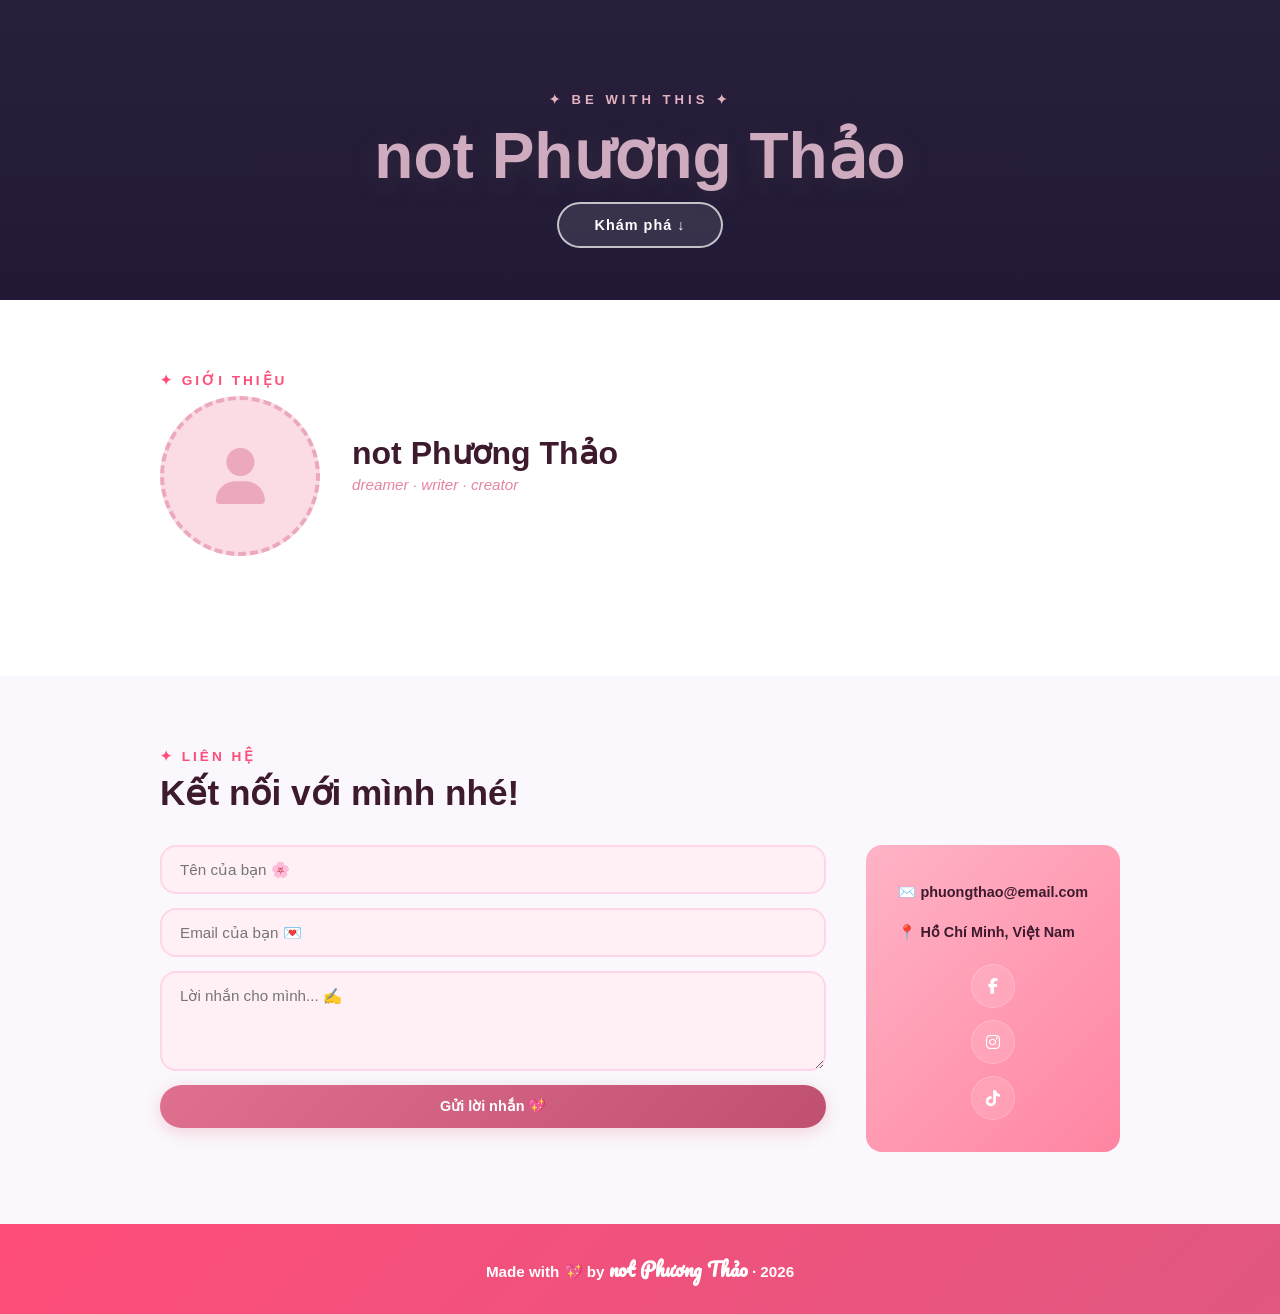
==== commit 69e2d0cd: "feat: album photos, location search, fix syntax error" ====
--- a/index.html
+++ b/index.html
@@ -5,6 +5,7 @@
   <meta name="viewport" content="width=device-width, initial-scale=1.0" />
   <title>notphuongthao</title>
   <link rel="stylesheet" href="https://cdn.jsdelivr.net/npm/cropperjs@1/dist/cropper.min.css" />
+  <link rel="stylesheet" href="https://cdn.jsdelivr.net/npm/quill@2/dist/quill.snow.css" />
   <link rel="stylesheet" href="style.css" />
   <link href="https://fonts.googleapis.com/css2?family=Pacifico&family=Raleway:wght@300;400;600;700;900&family=Playfair+Display:ital,wght@0,400;0,700;1,400&display=swap" rel="stylesheet" />
   <link rel="stylesheet" href="https://cdnjs.cloudflare.com/ajax/libs/font-awesome/6.5.0/css/all.min.css" />
@@ -129,12 +130,17 @@
       <div class="article-modal" id="articleModal">
         <button class="article-close-btn" id="articleClose"><i class="fas fa-times"></i></button>
         <img class="article-hero-img hidden" id="articleImg" src="" alt="" />
-        <div class="article-body">
+        <!-- Sticky title header -->
+        <div class="article-sticky-header" id="articleStickyHeader">
           <div class="article-meta">
             <span class="article-tag" id="articleTag"></span>
             <span class="article-date" id="articleDate"></span>
           </div>
           <h2 class="article-title" id="articleTitle"></h2>
+          <hr class="article-divider" />
+        </div>
+        <!-- Scrollable content -->
+        <div class="article-body">
           <div class="article-content" id="articleContent"></div>
         </div>
       </div>
@@ -142,20 +148,49 @@
 
     <!-- Lightbox (Instagram style) -->
     <div class="lightbox-overlay hidden" id="lightboxOverlay">
+      <!-- Screen-edge arrows -->
+      <button class="lightbox-arrow-screen left" id="lightboxPrev"><i class="fas fa-chevron-left"></i></button>
+      <button class="lightbox-arrow-screen right" id="lightboxNext"><i class="fas fa-chevron-right"></i></button>
       <div class="lightbox-dialog">
-        <!-- Image side -->
-        <div class="lightbox-img-side" id="lightboxBackdrop">
-          <button class="lightbox-close-btn" id="lightboxClose"><i class="fas fa-times"></i></button>
-          <button class="lightbox-arrow left" id="lightboxPrev"><i class="fas fa-chevron-left"></i></button>
+        <!-- Left: image -->
+        <div class="lightbox-img-side" id="lightboxImgSide">
           <img class="lightbox-img" id="lightboxImg" src="" alt="" />
-          <button class="lightbox-arrow right" id="lightboxNext"><i class="fas fa-chevron-right"></i></button>
-        </div>
-        <!-- Caption panel -->
-        <div class="lightbox-panel" id="lightboxCaptionWrap">
-          <div class="lightbox-panel-header">
-            <span class="lightbox-counter" id="lightboxCounter"></span>
-          </div>
-          <p class="lightbox-caption" id="lightboxCaption"></p>
+          <!-- Album internal arrows -->
+          <button class="lb-album-arrow left hidden" id="lbAlbumPrev"><i class="fas fa-chevron-left"></i></button>
+          <button class="lb-album-arrow right hidden" id="lbAlbumNext"><i class="fas fa-chevron-right"></i></button>
+          <!-- Album dot indicators -->
+          <div class="lb-album-dots hidden" id="lbAlbumDots"></div>
+        </div>
+        <!-- Right: Instagram-style panel -->
+        <div class="lightbox-panel" id="lightboxPanel">
+          <!-- Header: profile + close -->
+          <div class="lb-header">
+            <div class="lb-profile">
+              <img class="lb-avatar" id="lbAvatar" src="" alt="" />
+              <div class="lb-profile-info">
+                <span class="lb-name" id="lbName"></span>
+                <span class="lb-postdate" id="lbPostDate"></span>
+                <span class="lb-location hidden" id="lbLocation"><i class="fas fa-map-marker-alt"></i><span id="lbLocationText"></span></span>
+              </div>
+            </div>
+            <button class="lb-close-btn" id="lightboxClose"><i class="fas fa-times"></i></button>
+          </div>
+          <div class="lb-caption-wrap" id="lbCaptionWrap">
+            <span class="lb-caption" id="lightboxCaption"></span>
+          </div>
+          <div class="lb-divider"></div>
+          <!-- Scrollable: comments -->
+          <div class="lb-scroll" id="lbScroll">
+            <div class="lb-comments-list" id="lbComments"></div>
+          </div>
+          <div class="lb-divider"></div>
+          <!-- Comment form -->
+          <div class="lb-comment-form">
+            <div class="lb-cmt-row">
+              <input class="lb-cmt-text-input" id="lbCmtText" type="text" placeholder="Thêm bình luận..." maxlength="300" />
+              <button class="lb-cmt-submit" id="lbCmtSubmit">Đăng</button>
+            </div>
+          </div>
         </div>
       </div>
     </div>
@@ -196,8 +231,8 @@
           <textarea id="pf-summary" rows="2" placeholder="Mô tả ngắn..."></textarea>
         </div>
         <div class="editor-field">
-          <label>Nội dung <span class="field-hint">dòng trống = đoạn mới</span></label>
-          <textarea id="pf-content" rows="8" placeholder="Viết nội dung bài ở đây..."></textarea>
+          <label>Nội dung <span class="field-hint">hỗ trợ định dạng phồng phú</span></label>
+          <div id="pf-content-editor" class="quill-editor-wrap"></div>
         </div>
       </div>
       <div class="editor-footer">
@@ -209,33 +244,56 @@
 
   <!-- ===================== PHOTO EDITOR MODAL ===================== -->
   <div class="editor-overlay hidden" id="photoEditorOverlay">
-    <div class="editor-modal" id="photoEditorModal">
-      <div class="editor-header">
+    <div class="editor-modal photo-editor-modal" id="photoEditorModal">
+      <div class="editor-header photo-editor-header">
+        <span></span>
         <h3 id="photoEditorTitle">Ảnh mới</h3>
         <button class="editor-close" id="photoEditorClose"><i class="fas fa-times"></i></button>
       </div>
-      <div class="editor-body">
+
+      <!-- Drop zone (shown when no image selected) -->
+      <div class="ph-dropzone" id="phDropzone">
+        <div class="ph-dropzone-icon">
+          <svg aria-label="Biểu tượng thể hiện file phương tiện, chẳng hạn như hình ảnh hoặc video" fill="currentColor" height="77" role="img" viewBox="0 0 97.6 77.3" width="96"><title>Biểu tượng thể hiện file phương tiện, chẳng hạn như hình ảnh hoặc video</title><path d="M16.3 24h.3c2.8-.2 4.9-2.6 4.8-5.4-.2-2.8-2.6-4.9-5.4-4.8s-4.9 2.6-4.8 5.4c.1 2.7 2.4 4.8 5.1 4.8zm-2.4-7.2c.5-.6 1.3-1 2.1-1h.2c1.7 0 3.1 1.4 3.1 3.1 0 1.7-1.4 3.1-3.1 3.1-1.7 0-3.1-1.4-3.1-3.1 0-.8.3-1.5.8-2.1z" fill="currentColor"></path><path d="M84.7 18.4 58 16.9l-.2-3c-.3-5.7-5.2-10.1-11-9.8L12.9 6c-5.7.3-10.1 5.3-9.8 11L5 51v.8c.7 5.2 5.1 9.1 10.3 9.1h.6l21.7-1.2v.6c-.3 5.7 4 10.7 9.8 11l34 2h.6c5.5 0 10.1-4.3 10.4-9.8l2-34c.4-5.8-4-10.7-9.7-11.1zM7.2 10.8C8.7 9.1 10.8 8.1 13 8l34-1.9c4.6-.3 8.6 3.3 8.9 7.9l.2 2.8-5.3-.3c-5.7-.3-10.7 4-11 9.8l-.6 9.5-9.5 10.7c-.2.3-.6.4-1 .5-.4 0-.7-.1-1-.4l-7.8-7c-1.4-1.3-3.5-1.1-4.8.3L7 49 5.2 17c-.2-2.3.6-4.5 2-6.2zm8.7 48c-4.3.2-8.1-2.8-8.8-7.1l9.4-10.5c.2-.3.6-.4 1-.5.4 0 .7.1 1 .4l7.8 7c.7.6 1.6.9 2.5.9.9 0 1.7-.5 2.3-1.1l7.8-8.8-1.1 18.6-21.9 1.1zm76.5-29.5-2 34c-.3 4.6-4.3 8.2-8.9 7.9l-34-2c-4.6-.3-8.2-4.3-7.9-8.9l2-34c.3-4.4 3.9-7.9 8.4-7.9h.5l34 2c4.7.3 8.2 4.3 7.9 8.9z" fill="currentColor"></path><path d="M78.2 41.6 61.3 30.5c-2.1-1.4-4.9-.8-6.2 1.3-.4.7-.7 1.4-.7 2.2l-1.2 20.1c-.1 2.5 1.7 4.6 4.2 4.8h.3c.7 0 1.4-.2 2-.5l18-9c2.2-1.1 3.1-3.8 2-6-.4-.7-.9-1.3-1.5-1.8zm-1.4 6-18 9c-.4.2-.8.3-1.3.3-.4 0-.9-.2-1.2-.4-.7-.5-1.2-1.3-1.1-2.2l1.2-20.1c.1-.9.6-1.7 1.4-2.1.8-.4 1.7-.3 2.5.1L77 43.3c1.2.8 1.5 2.3.7 3.4-.2.4-.5.7-.9.9z" fill="currentColor"></path></svg>
+        </div>
+        <h3 class="ph-dropzone-text">Kéo ảnh và video vào đây</h3>
+        <label class="ph-select-btn">
+          Chọn từ máy tính
+          <input type="file" id="ph-img-file" accept="image/*" multiple style="display:none" />
+        </label>
+      </div>
+
+      <!-- Preview state (shown after image selected) -->
+      <div class="ph-preview-state hidden" id="phPreviewState">
         <input type="hidden" id="ph-id" value="-1" />
-        <div class="editor-field">
-          <label>Ảnh <span class="field-hint">URL hoặc upload</span></label>
-          <div class="img-input-row">
-            <input type="text" id="ph-img" placeholder="https://..." />
-            <label class="btn-upload" title="Upload ảnh">
-              <i class="fas fa-upload"></i>
-              <input type="file" id="ph-img-file" accept="image/*" style="display:none" />
-            </label>
-          </div>
-          <img id="ph-img-preview" class="img-preview hidden" src="" alt="" />
-        </div>
-        <div class="editor-field">
-          <label>Caption <span class="field-hint">không bắt buộc</span></label>
-          <textarea id="ph-caption" rows="3" placeholder="Mô tả ảnh..."></textarea>
-        </div>
-      </div>
-      <div class="editor-footer">
-        <button class="btn-editor-cancel" id="photoEditorCancel">Huỷ</button>
-        <button class="btn-editor-save" id="photoEditorSave"><i class="fas fa-save"></i> Lưu ảnh</button>
-      </div>
+        <input type="hidden" id="ph-img" value="" />
+        <div class="ph-preview-grid">
+          <div class="ph-preview-media">
+            <img id="ph-img-preview" class="ph-main-preview hidden" src="" alt="" />
+            <div id="ph-img-previews" class="img-multi-previews"></div>
+          </div>
+          <div class="ph-caption-panel">
+            <textarea id="ph-caption" rows="4" placeholder="Viết chú thích..."></textarea>
+            <div class="ph-location-row">
+              <i class="fas fa-map-marker-alt ph-location-icon"></i>
+              <div class="ph-location-search-wrap">
+                <input type="text" id="ph-location" placeholder="Tìm vị trí..." autocomplete="off" />
+                <span class="ph-location-spinner hidden" id="phLocationSpinner"><i class="fas fa-circle-notch fa-spin"></i></span>
+                <span class="ph-location-clear hidden" id="phLocationClear"><i class="fas fa-times"></i></span>
+                <ul class="ph-location-dropdown hidden" id="phLocationDropdown"></ul>
+              </div>
+            </div>
+            <button class="ph-change-media-btn" id="phChangeBtn">
+              <i class="fas fa-images"></i> Đổi ảnh
+            </button>
+          </div>
+        </div>
+        <div class="editor-footer photo-editor-footer">
+          <button class="btn-editor-cancel" id="photoEditorCancel">Huỷ</button>
+          <button class="btn-editor-save" id="photoEditorSave"><i class="fas fa-save"></i> Lưu ảnh</button>
+        </div>
+      </div>
+
     </div>
   </div>
 
@@ -342,7 +400,6 @@
     </div>
   </div>
 
-  <script src="https://cdn.jsdelivr.net/npm/cropperjs@1/dist/cropper.min.js"></script>
   <!-- ===================== IMAGE VIEWER ===================== -->
   <div class="img-viewer-overlay hidden" id="imgViewerOverlay">
     <button class="img-viewer-close" id="imgViewerClose"><i class="fas fa-times"></i></button>
@@ -365,6 +422,7 @@
   </div>
 
   <script src="https://cdn.jsdelivr.net/npm/cropperjs@1/dist/cropper.min.js"></script>
+  <script src="https://cdn.jsdelivr.net/npm/quill@2/dist/quill.js"></script>
   <script src="https://cdn.jsdelivr.net/npm/@supabase/supabase-js@2/dist/umd/supabase.min.js"></script>
   <script src="supabase.js"></script>
   <script src="script.js"></script>
--- a/style.css
+++ b/style.css
@@ -3118,13 +3118,14 @@
  */
 .blog-grid {
   display: grid;
-  grid-template-columns: repeat(auto-fill, minmax(300px, 1fr));
-  gap: 28px;
+  grid-template-columns: repeat(3, minmax(360px, 1fr));
+  gap: 32px;
+  justify-content: center;
 }
 
 .blog-card {
   background: #fff;
-  border-radius: 18px;
+  border-radius: 22px;
   overflow: hidden;
   box-shadow: 0 4px 20px rgba(120,60,140,0.08);
   cursor: pointer;
@@ -3142,7 +3143,8 @@
 /* Card image area */
 .blog-card-img {
   position: relative;
-  height: 200px;
+  height: 240px;
+  min-height: 240px;
   overflow: hidden;
   background: linear-gradient(135deg, #f9c4d2 0%, #d8aaee 100%);
   flex-shrink: 0;
@@ -3163,15 +3165,15 @@
   justify-content: center;
 }
 .blog-placeholder-icon {
-  font-size: 3.5rem;
+  font-size: 4rem;
   opacity: 0.5;
 }
 
 /* Tag badge on image */
 .blog-card-img .blog-tag {
   position: absolute;
-  top: 14px;
-  left: 14px;
+  top: 16px;
+  left: 16px;
   font-size: 0.68rem;
   font-weight: 800;
   letter-spacing: 1.5px;
@@ -3185,7 +3187,7 @@
 
 /* Card body */
 .blog-card-body {
-  padding: 22px 24px 20px;
+  padding: 26px 28px 22px;
   display: flex;
   flex-direction: column;
   flex: 1;
@@ -3193,10 +3195,10 @@
 
 .blog-card-title {
   font-family: 'Nunito', sans-serif;
-  font-size: 1.05rem;
+  font-size: 1.15rem;
   color: #2d1a40;
   line-height: 1.5;
-  margin: 0 0 10px;
+  margin: 0 0 12px;
   display: -webkit-box;
   -webkit-line-clamp: 2;
   -webkit-box-orient: vertical;
@@ -3204,15 +3206,15 @@
 }
 
 .blog-card-summary {
-  font-size: 0.87rem;
+  font-size: 0.9rem;
   color: var(--text-muted);
-  line-height: 1.7;
+  line-height: 1.75;
   flex: 1;
   display: -webkit-box;
   -webkit-line-clamp: 3;
   -webkit-box-orient: vertical;
   overflow: hidden;
-  margin: 0 0 16px;
+  margin: 0 0 18px;
 }
 
 .blog-card-footer {
@@ -3220,12 +3222,12 @@
   align-items: center;
   justify-content: space-between;
   border-top: 1px solid #f5eef9;
-  padding-top: 14px;
+  padding-top: 16px;
   margin-top: auto;
 }
 
 .blog-date {
-  font-size: 0.78rem;
+  font-size: 0.8rem;
   color: #b09ab8;
   display: flex;
   align-items: center;
@@ -3233,7 +3235,7 @@
 }
 
 .blog-read-hint {
-  font-size: 0.8rem;
+  font-size: 0.82rem;
   font-weight: 700;
   color: var(--pink-main);
   display: flex;
@@ -3255,21 +3257,23 @@
   backdrop-filter: blur(8px);
   z-index: 2000;
   display: flex;
-  align-items: flex-start;
+  align-items: center;
   justify-content: center;
-  padding: 40px 20px;
-  overflow-y: auto;
+  padding: 24px 20px;
+  overflow: hidden;
 }
 
 .article-modal {
   background: #fff;
   border-radius: 24px;
   width: 100%;
-  max-width: 720px;
+  max-width: 1080px;
+  max-height: calc(100vh - 48px);
   position: relative;
+  display: flex;
+  flex-direction: column;
   overflow: hidden;
   box-shadow: 0 24px 80px rgba(0,0,0,0.3);
-  margin: auto;
   animation: modalIn 0.3s cubic-bezier(0.34, 1.56, 0.64, 1);
 }
 
@@ -3388,7 +3392,16 @@
 .article-hero-img.hidden { display: none; }
 
 .article-body {
-  padding: 32px 40px 44px;
+  padding: 20px 40px 44px;
+  overflow-y: auto;
+  flex: 1;
+}
+
+.article-sticky-header {
+  padding: 28px 40px 0;
+  background: #fff;
+  flex-shrink: 0;
+  z-index: 2;
 }
 
 .article-tag {
@@ -3434,8 +3447,9 @@
 
 @media (max-width: 600px) {
   .article-overlay { padding: 0; align-items: flex-end; }
-  .article-modal { border-radius: 24px 24px 0 0; max-height: 92vh; overflow-y: auto; margin: 0; }
-  .article-body { padding: 24px 20px 36px; }
+  .article-modal { border-radius: 24px 24px 0 0; max-height: 92vh; margin: 0; }
+  .article-sticky-header { padding: 22px 20px 0; }
+  .article-body { padding: 16px 20px 36px; }
   .blog-grid { grid-template-columns: 1fr; }
 }
 /*  Blog card top row (tag + date)  */
@@ -3484,77 +3498,53 @@
   height: 100%;
   object-fit: cover;
   display: block;
+  cursor: pointer;
   transition: transform 0.35s, filter 0.35s;
 }
 
 .ig-overlay {
   position: absolute;
   inset: 0;
-  background: rgba(30, 10, 50, 0.55);
+  background: transparent;
   display: flex;
   flex-direction: column;
-  align-items: center;
-  justify-content: center;
-  gap: 10px;
+  align-items: flex-start;
+  justify-content: flex-end;
   opacity: 0;
   transition: opacity 0.25s;
-  padding: 16px;
-}
-
-.ig-cell:hover img { transform: scale(1.06); filter: brightness(0.85); }
+  pointer-events: none;
+}
+
+.ig-cell:hover img { transform: scale(1.04); }
 .ig-cell:hover .ig-overlay { opacity: 1; }
 
-.ig-overlay i {
-  font-size: 1.6rem;
-  color: rgba(255,255,255,0.9);
-}
+.ig-overlay i { display: none; }
 
 .ig-caption-peek {
+  width: 100%;
+  padding: 10px 12px;
+  background: rgba(0, 0, 0, 0.52);
   font-size: 0.82rem;
-  color: rgba(255,255,255,0.85);
-  text-align: center;
+  color: rgba(255,255,255,0.92);
+  text-align: left;
   line-height: 1.5;
-  display: -webkit-box;
-  -webkit-line-clamp: 2;
-  -webkit-box-orient: vertical;
+  white-space: nowrap;
   overflow: hidden;
-}
-
-/* 
-   LIGHTBOX  Instagram viewer style
-    */
+  text-overflow: ellipsis;
+}
+
+/* ── Lightbox — Instagram style ── */
 .lightbox-overlay {
   position: fixed;
   inset: 0;
   z-index: 3000;
-  background: rgba(10, 5, 20, 0.92);
+  background: rgba(0, 0, 0, 0.75);
   display: flex;
   align-items: center;
   justify-content: center;
-  backdrop-filter: blur(6px);
+  backdrop-filter: blur(4px);
 }
 .lightbox-overlay.hidden { display: none; }
-
-.lightbox-close-btn {
-  position: absolute;
-  top: 12px;
-  right: 12px;
-  z-index: 10;
-  width: 32px;
-  height: 32px;
-  display: flex;
-  align-items: center;
-  justify-content: center;
-  background: rgba(0,0,0,0.55);
-  border: none;
-  border-radius: 50%;
-  color: rgba(255,255,255,0.9);
-  font-size: 1rem;
-  cursor: pointer;
-  transition: background 0.2s, transform 0.2s;
-  line-height: 1;
-}
-.lightbox-close-btn:hover { background: rgba(0,0,0,0.85); transform: rotate(90deg); }
 
 .lightbox-dialog {
   display: flex;
@@ -3573,20 +3563,21 @@
   flex: 1;
   background: #000;
   display: flex;
-  align-items: center;
+  align-items: stretch;
   justify-content: center;
   min-width: 0;
+  overflow: hidden;
 }
 
 .lightbox-img {
-  max-width: 100%;
-  max-height: 90vh;
-  object-fit: contain;
+  width: 100%;
+  height: 100%;
+  object-fit: cover;
   display: block;
   user-select: none;
 }
 
-/* Arrow buttons */
+/* Arrow buttons — inside image area */
 .lightbox-arrow {
   position: absolute;
   top: 50%;
@@ -3609,47 +3600,312 @@
 .lightbox-arrow.left  { left: 12px; }
 .lightbox-arrow.right { right: 12px; }
 
-/* Caption panel */
+/* Album badge on ig-cell */
+.ig-album-badge {
+  position: absolute;
+  top: 8px;
+  right: 8px;
+  color: #fff;
+  font-size: 1rem;
+  filter: drop-shadow(0 1px 3px rgba(0,0,0,0.5));
+  pointer-events: none;
+}
+
+/* Album arrows inside lightbox image side */
+.lb-album-arrow {
+  position: absolute;
+  top: 50%;
+  transform: translateY(-50%);
+  background: rgba(255,255,255,0.85);
+  border: none;
+  color: #262626;
+  width: 30px;
+  height: 30px;
+  border-radius: 50%;
+  font-size: 0.75rem;
+  cursor: pointer;
+  display: flex;
+  align-items: center;
+  justify-content: center;
+  transition: background 0.2s, opacity 0.2s;
+  z-index: 6;
+  box-shadow: 0 2px 8px rgba(0,0,0,0.3);
+}
+.lb-album-arrow:hover { background: #fff; }
+.lb-album-arrow.left  { left: 10px; }
+.lb-album-arrow.right { right: 10px; }
+.lb-album-arrow.disabled { opacity: 0; pointer-events: none; }
+
+/* Album dot indicators */
+.lb-album-dots {
+  position: absolute;
+  bottom: 10px;
+  left: 50%;
+  transform: translateX(-50%);
+  display: flex;
+  gap: 4px;
+  z-index: 6;
+}
+.lb-album-dot {
+  width: 6px;
+  height: 6px;
+  border-radius: 50%;
+  background: rgba(255,255,255,0.5);
+  transition: background 0.2s;
+}
+.lb-album-dot.active { background: #fff; }
+
+/* Album badge on ig-cell */
+.lightbox-arrow-screen {
+  position: fixed;
+  top: 50%;
+  transform: translateY(-50%);
+  z-index: 3100;
+  background: rgba(255,255,255,0.15);
+  border: none;
+  color: #fff;
+  width: 44px;
+  height: 44px;
+  border-radius: 50%;
+  font-size: 1.05rem;
+  cursor: pointer;
+  display: flex;
+  align-items: center;
+  justify-content: center;
+  transition: background 0.2s;
+}
+.lightbox-arrow-screen:hover { background: rgba(255,255,255,0.32); }
+.lightbox-arrow-screen.left  { left: 16px; }
+.lightbox-arrow-screen.right { right: 16px; }
+
+/* Right panel */
 .lightbox-panel {
-  width: 320px;
+  width: 360px;
   flex-shrink: 0;
   background: #fff;
   display: flex;
   flex-direction: column;
+  overflow: hidden;
+  font-family: -apple-system, BlinkMacSystemFont, "Segoe UI", Roboto, Helvetica, Arial, sans-serif;
+  font-size: 14px;
+}
+
+/* Header */
+.lb-header {
+  display: flex;
+  align-items: center;
+  justify-content: space-between;
+  padding: 14px 16px;
+  flex-shrink: 0;
+}
+.lb-profile {
+  display: flex;
+  align-items: center;
+  gap: 10px;
+}
+.lb-avatar {
+  width: 38px;
+  height: 38px;
+  border-radius: 50%;
+  object-fit: cover;
+  border: 2px solid #e8d8f8;
+  background: #f0eaf6;
+}
+.lb-profile-info {
+  display: flex;
+  flex-direction: column;
+  gap: 2px;
+}
+.lb-name {
+  font-size: 0.88rem;
+  font-weight: 700;
+  color: #2d1b45;
+}
+.lb-postdate {
+  font-size: 0.75rem;
+  color: #b09ab8;
+}
+.lb-location {
+  display: flex;
+  align-items: center;
+  gap: 4px;
+  font-size: 0.75rem;
+  color: #9070b0;
+  font-weight: 500;
+  margin-top: 1px;
+}
+.lb-location i {
+  font-size: 0.68rem;
+  color: #c060c0;
+}
+.lb-location.hidden { display: none; }
+.lb-caption-wrap {
+  padding: 10px 16px;
+}
+.lb-caption-wrap:empty { display: none; }
+
+.lb-caption {
+  font-size: 0.84rem;
+  color: #3d2a55;
+  line-height: 1.55;
+  white-space: pre-wrap;
+}
+.lb-close-btn {
+  width: 30px;
+  height: 30px;
+  border: none;
+  background: none;
+  color: #9080a0;
+  font-size: 1rem;
+  cursor: pointer;
+  border-radius: 50%;
+  display: flex;
+  align-items: center;
+  justify-content: center;
+  transition: background 0.15s, color 0.15s;
+}
+.lb-close-btn:hover { background: #f0eaf6; color: #5c3d8f; }
+
+.lb-divider { height: 1px; background: #f0eaf6; flex-shrink: 0; }
+
+/* Scroll area */
+.lb-scroll {
+  flex: 1;
   overflow-y: auto;
-}
-.lightbox-panel.hidden { display: none; }
-
-.lightbox-panel-header {
-  padding: 14px 18px;
-  border-bottom: 1px solid #f0eaf6;
-  display: flex;
-  align-items: center;
-  justify-content: flex-end;
-}
-
+  padding: 16px;
+  display: flex;
+  flex-direction: column;
+  gap: 14px;
+}
+
+/* Caption row */
+.lb-caption-row {
+  display: flex;
+  gap: 10px;
+  align-items: flex-start;
+}
+.lb-caption-row.hidden { display: none; }
+.lb-cmt-avatar {
+  width: 32px;
+  height: 32px;
+  border-radius: 50%;
+  object-fit: cover;
+  flex-shrink: 0;
+  background: #f0eaf6;
+  border: 1.5px solid #e8d8f8;
+}
+.lb-cmt-body {
+  display: flex;
+  flex-direction: column;
+  gap: 2px;
+  font-size: 0.85rem;
+  color: #3d2a55;
+  line-height: 1.6;
+}
+.lb-cmt-author {
+  font-weight: 700;
+  color: #2d1b45;
+  margin-right: 6px;
+}
+
+/* Comments list */
+.lb-comments-list {
+  display: flex;
+  flex-direction: column;
+  gap: 14px;
+}
+.lb-cmt-item {
+  display: flex;
+  gap: 10px;
+  align-items: flex-start;
+}
+.lb-cmt-avatar-icon {
+  width: 32px;
+  height: 32px;
+  border-radius: 50%;
+  background: #f0eaf6;
+  display: flex;
+  align-items: center;
+  justify-content: center;
+  flex-shrink: 0;
+  color: #c4a8e0;
+  font-size: 0.8rem;
+}
+.lb-cmt-text {
+  color: #3d2a55;
+}
+.lb-cmt-time {
+  font-size: 0.72rem;
+  color: #b09ab8;
+  display: block;
+  margin-top: 2px;
+}
+.lb-no-cmt {
+  font-size: 0.83rem;
+  color: #c4a8e0;
+  text-align: center;
+  padding: 12px 0;
+}
+
+/* Counter */
+.lb-counter-row {
+  padding: 8px 16px;
+  flex-shrink: 0;
+}
 .lightbox-counter {
-  font-size: 0.8rem;
+  font-size: 0.78rem;
   color: #b09ab8;
   font-weight: 600;
 }
 
-.lightbox-caption {
-  padding: 20px 22px;
-  font-size: 0.93rem;
-  color: #3d2a55;
-  line-height: 1.8;
-  flex: 1;
-  white-space: pre-wrap;
-}
-
-/* Mobile: stack vertically */
+/* Comment form */
+.lb-comment-form {
+  padding: 12px 14px;
+  display: flex;
+  flex-direction: column;
+  gap: 8px;
+  flex-shrink: 0;
+}
+.lb-cmt-name-input,
+.lb-cmt-text-input {
+  border: 1px solid #e8d8f8;
+  border-radius: 20px;
+  padding: 8px 14px;
+  font-size: 0.84rem;
+  font-family: inherit;
+  outline: none;
+  color: #2d1b45;
+  background: #fdfaff;
+  transition: border-color 0.2s;
+  width: 100%;
+}
+.lb-cmt-name-input:focus,
+.lb-cmt-text-input:focus { border-color: #c4a8e0; }
+.lb-cmt-row {
+  display: flex;
+  gap: 8px;
+  align-items: center;
+}
+.lb-cmt-submit {
+  background: none;
+  border: none;
+  color: #8b5cf6;
+  font-weight: 700;
+  font-size: 0.88rem;
+  cursor: pointer;
+  padding: 0 6px;
+  white-space: nowrap;
+  transition: color 0.15s;
+}
+.lb-cmt-submit:hover { color: #5c3d8f; }
+.lb-cmt-submit:disabled { color: #c4a8e0; cursor: default; }
+
+/* Mobile */
 @media (max-width: 700px) {
   .lightbox-dialog { flex-direction: column; max-height: 95vh; }
-  .lightbox-panel { width: 100%; max-height: 180px; }
+  .lightbox-panel { width: 100%; max-height: 260px; }
   .ig-grid { grid-template-columns: repeat(3, 1fr); gap: 2px; }
 }
-
 @media (max-width: 480px) {
   .ig-grid { grid-template-columns: repeat(2, 1fr); }
 }
@@ -3805,6 +4061,18 @@
 /* 
    INLINE ADMIN  subpage bar + card actions
     */
+.blog-wrapper {
+  display: flex;
+  flex-direction: column;
+  align-items: center;
+}
+.blog-wrapper .subpage-admin-bar {
+  width: 100%;
+  max-width: calc(3 * 360px + 2 * 32px);
+  margin: 0 auto 24px;
+  justify-content: flex-start;
+}
+
 .subpage-admin-bar {
   max-width: 900px;
   margin: 0 auto 24px;
@@ -4031,7 +4299,7 @@
   background: #fff;
   border-radius: 20px;
   width: 100%;
-  max-width: 560px;
+  max-width: 1080px;
   max-height: 92vh;
   overflow-y: auto;
   box-shadow: 0 24px 80px rgba(0,0,0,0.4);
@@ -4139,6 +4407,20 @@
   margin-top: 4px;
 }
 
+.img-multi-previews {
+  display: flex;
+  flex-wrap: wrap;
+  gap: 6px;
+  margin-top: 8px;
+}
+.multi-preview-thumb {
+  width: calc(33.33% - 4px);
+  aspect-ratio: 1;
+  object-fit: cover;
+  border-radius: 8px;
+  border: 1.5px solid #e8dff4;
+}
+
 /* YouTube preview */
 .yt-preview-wrap {
   margin-top: 8px;
@@ -4184,6 +4466,262 @@
   transition: opacity 0.2s;
 }
 .btn-editor-save:hover { opacity: 0.88; }
+
+/* ══════════════════════════════
+   PHOTO EDITOR — Instagram style
+══════════════════════════════ */
+.photo-editor-modal {
+  max-width: 855px;
+  min-width: 348px;
+  max-height: 898px;
+  min-height: 391px;
+  width: 855px;
+  overflow: hidden;
+  display: flex;
+  flex-direction: column;
+  padding: 0;
+}
+
+.photo-editor-header {
+  display: grid;
+  grid-template-columns: 1fr auto 1fr;
+  align-items: center;
+  padding: 14px 16px;
+  border-bottom: 1px solid #dbdbdb;
+  background: #fff;
+}
+.photo-editor-header h3 {
+  text-align: center;
+  font-size: 1rem;
+  font-weight: 700;
+  font-family: 'Nunito', sans-serif;
+  color: #1e0a30;
+}
+.photo-editor-header .editor-close {
+  justify-self: end;
+}
+
+/* Drop zone */
+.ph-dropzone {
+  flex: 1;
+  display: flex;
+  flex-direction: column;
+  align-items: center;
+  justify-content: center;
+  gap: 14px;
+  padding: 40px 20px;
+  min-height: 340px;
+}
+.ph-dropzone.drag-over {
+  background: #f0eafb;
+}
+.ph-dropzone-icon svg {
+  width: 96px;
+  height: 77px;
+  color: #262626;
+}
+.ph-dropzone-text {
+  font-size: 1.375rem;
+  font-family: -apple-system, BlinkMacSystemFont, 'Segoe UI', sans-serif;
+  color: #262626;
+  font-weight: 400;
+  line-height: 25px;
+  margin: 0;
+}
+.ph-select-btn {
+  background: #0095f6;
+  color: #fff;
+  border: none;
+  border-radius: 8px;
+  padding: 9px 18px;
+  font-size: 0.875rem;
+  font-weight: 600;
+  font-family: -apple-system, BlinkMacSystemFont, 'Segoe UI', sans-serif;
+  cursor: pointer;
+  transition: background 0.2s;
+  display: inline-block;
+  margin-top: 4px;
+}
+.ph-select-btn:hover { background: #1877f2; }
+
+/* Preview state */
+.ph-preview-state {
+  display: flex;
+  flex-direction: column;
+  flex: 1;
+  overflow: hidden;
+}
+.ph-preview-grid {
+  display: grid;
+  grid-template-columns: 1fr 340px;
+  flex: 1;
+  overflow: hidden;
+  border-bottom: 1px solid #dbdbdb;
+}
+.ph-preview-media {
+  background: #000;
+  display: flex;
+  align-items: center;
+  justify-content: center;
+  overflow: hidden;
+  min-height: 300px;
+}
+.ph-main-preview {
+  width: 100%;
+  height: 100%;
+  max-height: 560px;
+  object-fit: contain;
+  display: block;
+}
+.ph-preview-media .img-multi-previews {
+  width: 100%;
+  max-height: 560px;
+  overflow-y: auto;
+  padding: 8px;
+  align-content: start;
+}
+.ph-preview-media .multi-preview-thumb {
+  width: calc(33.33% - 4px);
+  aspect-ratio: 1;
+  object-fit: cover;
+  border-radius: 4px;
+}
+.ph-caption-panel {
+  display: flex;
+  flex-direction: column;
+  gap: 12px;
+  padding: 16px;
+  border-left: 1px solid #dbdbdb;
+  background: #fff;
+}
+.ph-caption-panel textarea {
+  flex: 1;
+  resize: none;
+  border: none;
+  outline: none;
+  font-family: 'Nunito', sans-serif;
+  font-size: 0.95rem;
+  color: #2d1a40;
+  line-height: 1.5;
+}
+.ph-change-media-btn {
+  background: none;
+  border: 1px solid #dbdbdb;
+  border-radius: 8px;
+  padding: 8px 14px;
+  font-size: 0.82rem;
+  font-family: 'Nunito', sans-serif;
+  color: #555;
+  cursor: pointer;
+  display: flex;
+  align-items: center;
+  gap: 6px;
+  align-self: flex-start;
+  transition: background 0.2s;
+}
+.ph-change-media-btn:hover { background: #f5f5f5; }
+
+.ph-location-row {
+  display: flex;
+  align-items: center;
+  gap: 8px;
+  border-top: 1px solid #dbdbdb;
+  padding-top: 10px;
+  position: relative;
+}
+.ph-location-icon {
+  color: #8e8e8e;
+  font-size: 0.9rem;
+  flex-shrink: 0;
+}
+.ph-location-search-wrap {
+  flex: 1;
+  position: relative;
+  display: flex;
+  align-items: center;
+}
+.ph-location-row input {
+  flex: 1;
+  border: none;
+  outline: none;
+  font-family: 'Nunito', sans-serif;
+  font-size: 0.9rem;
+  color: #262626;
+  background: transparent;
+  padding-right: 24px;
+}
+.ph-location-row input::placeholder { color: #aaa; }
+.ph-location-spinner,
+.ph-location-clear {
+  position: absolute;
+  right: 0;
+  color: #aaa;
+  font-size: 0.8rem;
+  cursor: pointer;
+  line-height: 1;
+}
+.ph-location-clear:hover { color: #555; }
+.ph-location-dropdown {
+  position: absolute;
+  top: calc(100% + 6px);
+  left: -26px;
+  right: 0;
+  background: #fff;
+  border: 1px solid #dbdbdb;
+  border-radius: 10px;
+  box-shadow: 0 8px 24px rgba(0,0,0,0.12);
+  z-index: 100;
+  max-height: 220px;
+  overflow-y: auto;
+  list-style: none;
+  margin: 0;
+  padding: 4px 0;
+}
+.ph-location-dropdown li {
+  padding: 10px 14px;
+  font-size: 0.85rem;
+  font-family: 'Nunito', sans-serif;
+  color: #262626;
+  cursor: pointer;
+  display: flex;
+  align-items: flex-start;
+  gap: 8px;
+  line-height: 1.4;
+}
+.ph-location-dropdown li:hover { background: #f5f5f5; }
+.ph-location-dropdown li i {
+  color: #c060c0;
+  margin-top: 2px;
+  flex-shrink: 0;
+  font-size: 0.75rem;
+}
+.ph-location-dropdown .phl-no-result {
+  color: #aaa;
+  cursor: default;
+  justify-content: center;
+}
+.ph-location-dropdown .phl-no-result:hover { background: none; }
+
+.ig-location-peek {
+  display: flex;
+  align-items: center;
+  gap: 4px;
+  font-size: 0.75rem;
+  opacity: 0.9;
+  white-space: nowrap;
+  overflow: hidden;
+  text-overflow: ellipsis;
+}
+
+.photo-editor-footer {
+  padding: 12px 16px;
+  display: flex;
+  justify-content: flex-end;
+  gap: 10px;
+  background: #fff;
+  border-top: 1px solid #dbdbdb;
+  position: static;
+}
 
 /* ── Responsive: subview, blog-grid, lightbox at ≤1280px ── */
 @media (max-width: 1280px) {
@@ -4305,3 +4843,80 @@
 }
 .ep-item:hover { background: #f0e6ff; transform: scale(1.2); }
 .ep-item:active { transform: scale(1.05); }
+
+/*  Quill rich text editor  */
+.quill-editor-wrap {
+  border-radius: 0 0 10px 10px;
+  overflow: hidden;
+  border: 1.5px solid #e8dff4;
+  border-radius: 10px;
+}
+.quill-editor-wrap .ql-toolbar {
+  border: none;
+  border-bottom: 1.5px solid #e8dff4;
+  border-radius: 10px 10px 0 0;
+  background: #faf6ff;
+  padding: 6px 8px;
+  font-family: 'Nunito', sans-serif;
+}
+.quill-editor-wrap .ql-container {
+  border: none;
+  font-family: 'Nunito', sans-serif;
+  font-size: 0.93rem;
+  min-height: 200px;
+}
+.quill-editor-wrap .ql-editor {
+  min-height: 200px;
+  max-height: 340px;
+  overflow-y: auto;
+  padding: 12px 14px;
+  color: #2d1a40;
+  line-height: 1.7;
+}
+.quill-editor-wrap .ql-editor.ql-blank::before {
+  color: #c8b8dc;
+  font-style: italic;
+}
+.quill-editor-wrap .ql-toolbar .ql-stroke { stroke: #9070b0; }
+.quill-editor-wrap .ql-toolbar .ql-fill   { fill:   #9070b0; }
+.quill-editor-wrap .ql-toolbar .ql-picker-label { color: #9070b0; }
+.quill-editor-wrap .ql-toolbar button:hover .ql-stroke,
+.quill-editor-wrap .ql-toolbar .ql-active .ql-stroke { stroke: #c060c0; }
+.quill-editor-wrap .ql-toolbar button:hover .ql-fill,
+.quill-editor-wrap .ql-toolbar .ql-active .ql-fill   { fill:   #c060c0; }
+.quill-editor-wrap .ql-toolbar button:hover,
+.quill-editor-wrap .ql-toolbar .ql-active { background: #f0e6ff; border-radius: 6px; }
+.quill-editor-wrap .ql-snow.ql-toolbar button,
+.quill-editor-wrap .ql-snow .ql-toolbar button { border-radius: 6px; }
+
+/* Article content rendered from Quill HTML */
+.article-content h1,
+.article-content h2,
+.article-content h3 {
+  font-family: 'Nunito', sans-serif;
+  font-weight: 700;
+  color: #1e0a30;
+  margin: 1.2em 0 0.4em;
+}
+.article-content h1 { font-size: 1.6rem; }
+.article-content h2 { font-size: 1.3rem; }
+.article-content h3 { font-size: 1.1rem; }
+.article-content p  { margin: 0 0 0.8em; }
+.article-content ul,
+.article-content ol { padding-left: 1.4em; margin-bottom: 0.8em; }
+.article-content blockquote {
+  border-left: 3px solid #e07090;
+  padding-left: 14px;
+  color: #7a5090;
+  font-style: italic;
+  margin: 0.8em 0;
+}
+.article-content a { color: #c050a0; text-decoration: underline; }
+.article-content img { max-width: 100%; border-radius: 8px; margin: 8px 0; }
+.article-content pre {
+  background: #f5f0fa;
+  border-radius: 8px;
+  padding: 12px 14px;
+  font-size: 0.85rem;
+  overflow-x: auto;
+}
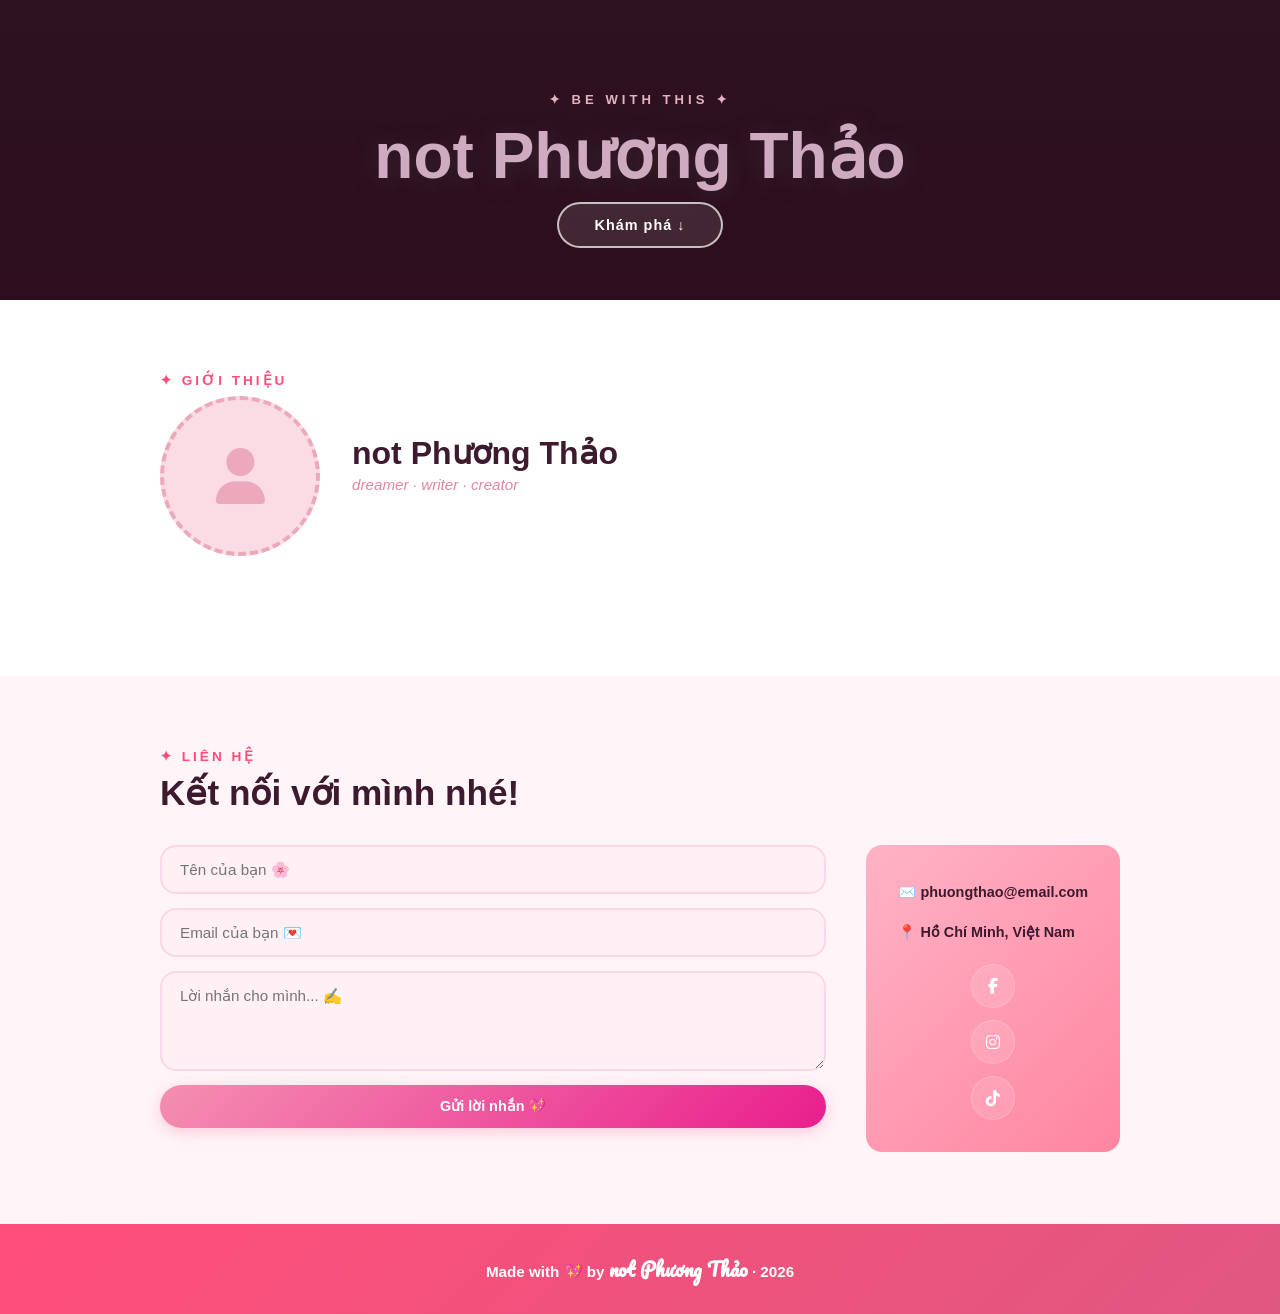
==== commit dc700d1b: "fix: center name, left-align info rows, ensure bottom nav deployed" ====
--- a/index.html
+++ b/index.html
@@ -36,6 +36,34 @@
     <a href="#" data-page="podcast">Podcast</a>
     <a href="https://tarot-meopring.vercel.app/" target="_blank">Tarot</a>
     <a href="#lien-he" class="scroll-link">Liên Hệ</a>
+  </nav>
+
+  <!-- ===================== BOTTOM NAV (mobile) ===================== -->
+  <nav class="bottom-nav" id="bottomNav">
+    <a class="bn-item scroll-link active" href="#gioi-thieu" data-bn="home">
+      <i class="fas fa-home"></i>
+      <span>Trang chủ</span>
+    </a>
+    <a class="bn-item" href="#" data-page="blog" data-bn="blog">
+      <i class="fas fa-pen-nib"></i>
+      <span>Blog</span>
+    </a>
+    <a class="bn-item" href="#" data-page="photos" data-bn="photos">
+      <i class="fas fa-camera"></i>
+      <span>Ảnh</span>
+    </a>
+    <a class="bn-item" href="#" data-page="podcast" data-bn="podcast">
+      <i class="fas fa-play-circle"></i>
+      <span>Podcast</span>
+    </a>
+    <a class="bn-item" href="https://tarot-meopring.vercel.app/" target="_blank" data-bn="tarot">
+      <i class="fas fa-star"></i>
+      <span>Tarot</span>
+    </a>
+    <a class="bn-item scroll-link" href="#lien-he" data-bn="contact">
+      <i class="fas fa-envelope"></i>
+      <span>Liên Hệ</span>
+    </a>
   </nav>
 
   <!-- ===================== HERO / COVER ===================== -->
--- a/style.css
+++ b/style.css
@@ -2,20 +2,21 @@
 *, *::before, *::after { box-sizing: border-box; margin: 0; padding: 0; }
 
 :root {
-  --purple-dark:  #2d2540;
-  --purple-mid:   #4a3d6b;
-  --purple-soft:  #7a6a9a;
-  --mauve:        #b09ab5;
-  --pink-blush:   #e8b4c8;
-  --pink-main:    #e07090;
-  --pink-soft:    #f9c4d2;
+  --berry-dark:   #2d1525;
+  --berry-mid:    #5a2a42;
+  --berry-soft:   #9c6070;
+  --mauve:        #c99ab0;
+  --pink-blush:   #f8d7e3;
+  --pink-main:    #f06292;
+  --pink-soft:    #fce4ec;
+  --pink-pale:    #fff5f8;
   --white:        #ffffff;
-  --off-white:    #faf8fc;
-  --text-dark:    #2d2540;
-  --text-muted:   #7a6a9a;
+  --off-white:    #fff5f8;
+  --text-dark:    #2d1525;
+  --text-muted:   #9c6070;
   --radius:       16px;
-  --shadow:       0 8px 32px rgba(45,37,64,0.13);
-  --shadow-hover: 0 16px 48px rgba(45,37,64,0.22);
+  --shadow:       0 8px 32px rgba(45,21,37,0.12);
+  --shadow-hover: 0 16px 48px rgba(45,21,37,0.2);
   --header-h:     64px;
 }
 
@@ -48,7 +49,7 @@
 }
 
 .site-header.scrolled {
-  background: rgba(45, 37, 64, 0.92);
+  background: rgba(45, 21, 37, 0.92);
   backdrop-filter: blur(12px);
   box-shadow: 0 2px 20px rgba(0,0,0,0.2);
   opacity: 1;
@@ -56,8 +57,14 @@
   pointer-events: auto;
 }
 
+.site-header.scrolled.header-hidden {
+  transform: translateY(-100%);
+  opacity: 0;
+  pointer-events: none;
+}
+
 .sub-header {
-  background: var(--purple-dark) !important;
+  background: var(--berry-dark) !important;
   box-shadow: 0 2px 20px rgba(0,0,0,0.2);
   position: relative;
 }
@@ -94,7 +101,7 @@
 .nav-item:hover,
 .nav-item.active {
   color: var(--white);
-  background: rgba(224,112,144,0.25);
+  background: rgba(240,98,146,0.28);
 }
 
 .header-right {
@@ -173,7 +180,7 @@
   position: fixed;
   top: 0; right: -100%;
   width: 240px; height: 100vh;
-  background: var(--purple-dark);
+  background: var(--berry-dark);
   z-index: 950;
   display: flex; flex-direction: column;
   justify-content: center;
@@ -213,7 +220,7 @@
 .hero-cover {
   position: absolute;
   inset: 0;
-  background-color: var(--purple-dark);           /* màu placeholder khi chưa có ảnh */
+  background-color: var(--berry-dark);           /* màu placeholder khi chưa có ảnh */
   background-image: var(--cover-img, none);
   background-size: cover;
   background-position: center;
@@ -246,9 +253,9 @@
   inset: 0;
   background: linear-gradient(
     to bottom,
-    rgba(30, 20, 50, 0.35) 0%,
-    rgba(30, 20, 50, 0.55) 60%,
-    rgba(30, 20, 50, 0.75) 100%
+    rgba(45, 10, 25, 0.3) 0%,
+    rgba(45, 10, 25, 0.5) 60%,
+    rgba(45, 10, 25, 0.72) 100%
   );
 }
 
@@ -348,7 +355,7 @@
 }
 
 .section-intro { background: var(--white); }
-.section-contact { background: var(--off-white); }
+.section-contact { background: var(--pink-pale); }
 
 .section-inner { max-width: 960px; margin: 0 auto; }
 
@@ -525,8 +532,8 @@
 
 .intro-edit-btn {
   background: none;
-  border: 1px solid rgba(74,53,96,0.4);
-  color: var(--purple-mid, #6b4a7a);
+  border: 1px solid rgba(144,60,90,0.4);
+  color: var(--berry-mid, #5a2a42);
   width: 30px; height: 30px;
   border-radius: 50%;
   cursor: pointer;
@@ -537,7 +544,7 @@
   flex-shrink: 0;
   transition: background 0.2s, color 0.2s;
 }
-.intro-edit-btn:hover { background: var(--purple-mid, #6b4a7a); color: #fff; }
+.intro-edit-btn:hover { background: var(--berry-mid, #5a2a42); color: #fff; }
 .intro-edit-btn.hidden { display: none; }
 
 /* Dynamic info row (add/delete when admin) */
@@ -940,7 +947,7 @@
   align-items: center;
   justify-content: center;
   padding: 13px 28px;
-  background: linear-gradient(135deg, var(--pink-main), #c05070);
+  background: linear-gradient(135deg, #f48fb1, #e91e8c);
   color: var(--white);
   border: none;
   border-radius: 50px;
@@ -949,17 +956,17 @@
   font-weight: 700;
   cursor: pointer;
   transition: all 0.25s;
-  box-shadow: 0 4px 16px rgba(224,112,144,0.3);
-}
-
-.btn-send:hover { transform: translateY(-2px); box-shadow: 0 8px 24px rgba(224,112,144,0.4); }
+  box-shadow: 0 4px 16px rgba(240,98,146,0.3);
+}
+
+.btn-send:hover { transform: translateY(-2px); box-shadow: 0 8px 24px rgba(240,98,146,0.45); }
 
 .contact-info {
   min-width: 200px;
-  background: linear-gradient(160deg, var(--purple-dark), var(--purple-mid));
+  background: linear-gradient(160deg, #3d1a2e, #8b3a5a);
   border-radius: var(--radius);
   padding: 28px 24px;
-  color: rgba(255,255,255,0.85);
+  color: rgba(255,255,255,0.9);
 }
 
 .contact-info p { font-size: 0.9rem; font-weight: 600; margin-bottom: 8px; }
@@ -984,7 +991,7 @@
 footer {
   text-align: center;
   padding: 28px;
-  background: var(--purple-dark);
+  background: var(--berry-dark);
   color: rgba(255,255,255,0.7);
   font-size: 0.9rem;
 }
@@ -993,7 +1000,7 @@
 .modal-overlay {
   position: fixed;
   inset: 0;
-  background: rgba(45,37,64,0.6);
+  background: rgba(45,21,37,0.55);
   backdrop-filter: blur(6px);
   z-index: 1100;
   display: flex;
@@ -3480,9 +3487,8 @@
 .ig-grid {
   display: grid;
   grid-template-columns: repeat(3, 1fr);
-  gap: 3px;
-  max-width: 900px;
-  margin: 0 auto;
+  gap: 2px;
+  width: 100%;
 }
 
 .ig-cell {
@@ -4057,6 +4063,19 @@
 #adminFloatBar #btnLogout:hover {
   background: rgba(255,100,100,0.25);
   color: #ff9ab0;
+}
+.admin-bar-toggle {
+  display: none;
+  align-items: center;
+  justify-content: center;
+  width: 44px;
+  height: 44px;
+  background: none;
+  border: none;
+  color: #f5b8d4;
+  font-size: 1rem;
+  cursor: pointer;
+  flex-shrink: 0;
 }
 /* 
    INLINE ADMIN  subpage bar + card actions
@@ -4920,3 +4939,244 @@
   font-size: 0.85rem;
   overflow-x: auto;
 }
+
+/* ═══════════════════════════════════════════════
+   BOTTOM NAV — mobile only
+═══════════════════════════════════════════════ */
+.bottom-nav {
+  display: none; /* shown via media query */
+  position: fixed;
+  bottom: 0; left: 0; right: 0;
+  height: 58px;
+  background: rgba(255, 245, 248, 0.96);
+  backdrop-filter: blur(14px);
+  -webkit-backdrop-filter: blur(14px);
+  border-top: 1px solid rgba(240, 98, 146, 0.18);
+  z-index: 950;
+  align-items: stretch;
+  justify-content: space-around;
+  padding: 0 4px;
+  box-shadow: 0 -4px 20px rgba(45, 21, 37, 0.08);
+}
+
+.bn-item {
+  display: flex;
+  flex-direction: column;
+  align-items: center;
+  justify-content: center;
+  flex: 1;
+  gap: 3px;
+  color: #b09ab0;
+  text-decoration: none;
+  font-size: 0.6rem;
+  font-weight: 600;
+  letter-spacing: 0.3px;
+  transition: color 0.18s;
+  padding: 6px 2px;
+  position: relative;
+}
+
+.bn-item i {
+  font-size: 1.2rem;
+  line-height: 1;
+  transition: transform 0.18s;
+}
+
+.bn-item span {
+  font-size: 0.58rem;
+  font-family: 'Nunito', sans-serif;
+}
+
+.bn-item:hover,
+.bn-item.active {
+  color: var(--pink-main);
+}
+
+.bn-item.active i {
+  transform: scale(1.15);
+}
+
+.bn-item.active::after {
+  content: '';
+  position: absolute;
+  top: 4px;
+  left: 50%;
+  transform: translateX(-50%);
+  width: 4px;
+  height: 4px;
+  border-radius: 50%;
+  background: var(--pink-main);
+}
+
+/* ═══════════════════════════════════════════════
+   RESPONSIVE — MOBILE FIRST FIXES
+═══════════════════════════════════════════════ */
+
+/* ── Tablet ≤768px ── */
+@media (max-width: 768px) {
+  /* Hero */
+  .hero { height: clamp(180px, 40vw, 300px); }
+  .hero-name { font-size: clamp(2rem, 10vw, 3.5rem); }
+  .hero-sub  { font-size: 0.72rem; letter-spacing: 2px; }
+  .hero-cta  { padding: 10px 26px; font-size: 0.82rem; }
+
+  /* Sections */
+  .section-intro,
+  .section-contact { padding: 56px 5%; }
+  .section-title { font-size: clamp(1.3rem, 5vw, 1.8rem); }
+
+  /* Intro layout */
+  .intro-layout {
+    flex-direction: column;
+    align-items: center;
+    text-align: center;
+    gap: 24px;
+    margin-bottom: 32px;
+  }
+  .intro-avatar-wrap,
+  .intro-avatar,
+  .intro-avatar-placeholder { width: 150px; height: 150px; }
+  .info-rows { grid-template-columns: 1fr; }
+
+  /* Contact */
+  .contact-layout {
+    grid-template-columns: 1fr;
+    gap: 24px;
+  }
+  .contact-info { min-width: unset; }
+
+  /* Subview */
+  .subview-header { padding: 20px 5%; }
+  .subview-body   { padding: 16px 5%; }
+  .blog-grid { grid-template-columns: 1fr; gap: 16px; }
+  .blog-card-body { padding: 18px 16px; }
+}
+
+/* ── Mobile ≤480px ── */
+@media (max-width: 480px) {
+  /* Header */
+  .header-logo { font-size: 1rem; }
+
+  /* Hero */
+  .hero { height: 52vw; min-height: 160px; }
+  .hero-name { font-size: clamp(1.8rem, 12vw, 2.8rem); }
+  .hero-sub  { display: none; }
+  .hero-cta  { padding: 9px 22px; font-size: 0.8rem; }
+
+  /* Sections */
+  .section-intro,
+  .section-contact { padding: 40px 5%; }
+
+  /* Intro */
+  .intro-avatar-wrap,
+  .intro-avatar,
+  .intro-avatar-placeholder { width: 120px; height: 120px; }
+  .intro-fullname { font-size: 1.5rem; text-align: center; }
+  .intro-slogan   { text-align: center; }
+  .info-rows      { text-align: left; }
+  .info-row       { text-align: left; }
+  .info-label, .info-value { text-align: left; }
+
+  /* Contact form */
+  .contact-form input,
+  .contact-form textarea { font-size: 0.9rem; padding: 11px 14px; }
+  .btn-send { width: 100%; justify-content: center; }
+
+  /* IG grid — always 3 columns, full bleed to screen edges */
+  .ig-grid { grid-template-columns: repeat(3, 1fr); gap: 2px; margin-left: -5%; margin-right: -5%; }
+
+  /* Bottom nav — show on mobile */
+  .bottom-nav { display: flex; }
+  /* Hide hamburger — bottom nav replaces it */
+  .hamburger { display: none !important; }
+  /* Add padding so content isn't hidden behind bottom nav */
+  body { padding-bottom: 60px; }
+
+  /* Lightbox — stack vertically */
+  .lightbox-dialog {
+    flex-direction: column;
+    max-height: 98dvh;
+    border-radius: 12px;
+    width: 100%;
+  }
+  .lightbox-img-side { min-height: 48vw; max-height: 55vw; flex: none; }
+  .lightbox-panel    { width: 100%; max-height: 45dvh; overflow-y: auto; }
+  .lightbox-arrow-screen { display: none; }
+
+  /* Photo editor */
+  .photo-editor-modal {
+    width: 100% !important;
+    min-width: unset !important;
+    max-height: 98dvh !important;
+    border-radius: 16px;
+  }
+  .ph-preview-grid {
+    grid-template-columns: 1fr;
+  }
+  .ph-caption-panel {
+    border-left: none;
+    border-top: 1px solid #dbdbdb;
+    max-height: 220px;
+  }
+  .ph-main-preview { max-height: 52vw; }
+
+  /* Editor modals */
+  .editor-modal {
+    width: 100% !important;
+    max-width: 100% !important;
+    max-height: 98dvh !important;
+    border-radius: 16px 16px 0 0;
+    margin-top: auto;
+  }
+  .editor-overlay { align-items: flex-end; padding: 0; }
+
+  /* Article modal */
+  .article-modal {
+    width: 100%;
+    max-width: 100%;
+    max-height: 98dvh;
+    border-radius: 16px 16px 0 0;
+    margin-top: auto;
+  }
+  .article-overlay { align-items: flex-end; }
+
+  /* Mobile menu */
+  .mobile-menu { width: 100%; }
+
+  /* Hide entire header — replaced by bottom nav */
+  .site-header { display: none !important; }
+
+  /* Admin float bar — collapsed by default on mobile */
+  #adminFloatBar {
+    bottom: 70px; /* above bottom-nav */
+    right: 12px;
+    left: auto;
+    border-radius: 50%;
+    width: 44px;
+    height: 44px;
+    padding: 0;
+    overflow: hidden;
+    gap: 0;
+    justify-content: center;
+  }
+  #adminFloatBar .admin-bar-label,
+  #adminFloatBar #btnLogout { display: none; }
+  #adminFloatBar .admin-bar-toggle { display: flex; }
+
+  /* Expanded state */
+  #adminFloatBar.expanded {
+    border-radius: 12px;
+    width: auto;
+    height: auto;
+    padding: 8px 8px 8px 10px;
+    gap: 8px;
+    left: 12px;
+    justify-content: flex-start;
+  }
+  #adminFloatBar.expanded .admin-bar-label,
+  #adminFloatBar.expanded #btnLogout { display: flex; }
+  #adminFloatBar.expanded .admin-bar-toggle { display: none; }
+
+  /* Footer */
+  footer { padding: 20px 16px; font-size: 0.82rem; }
+}
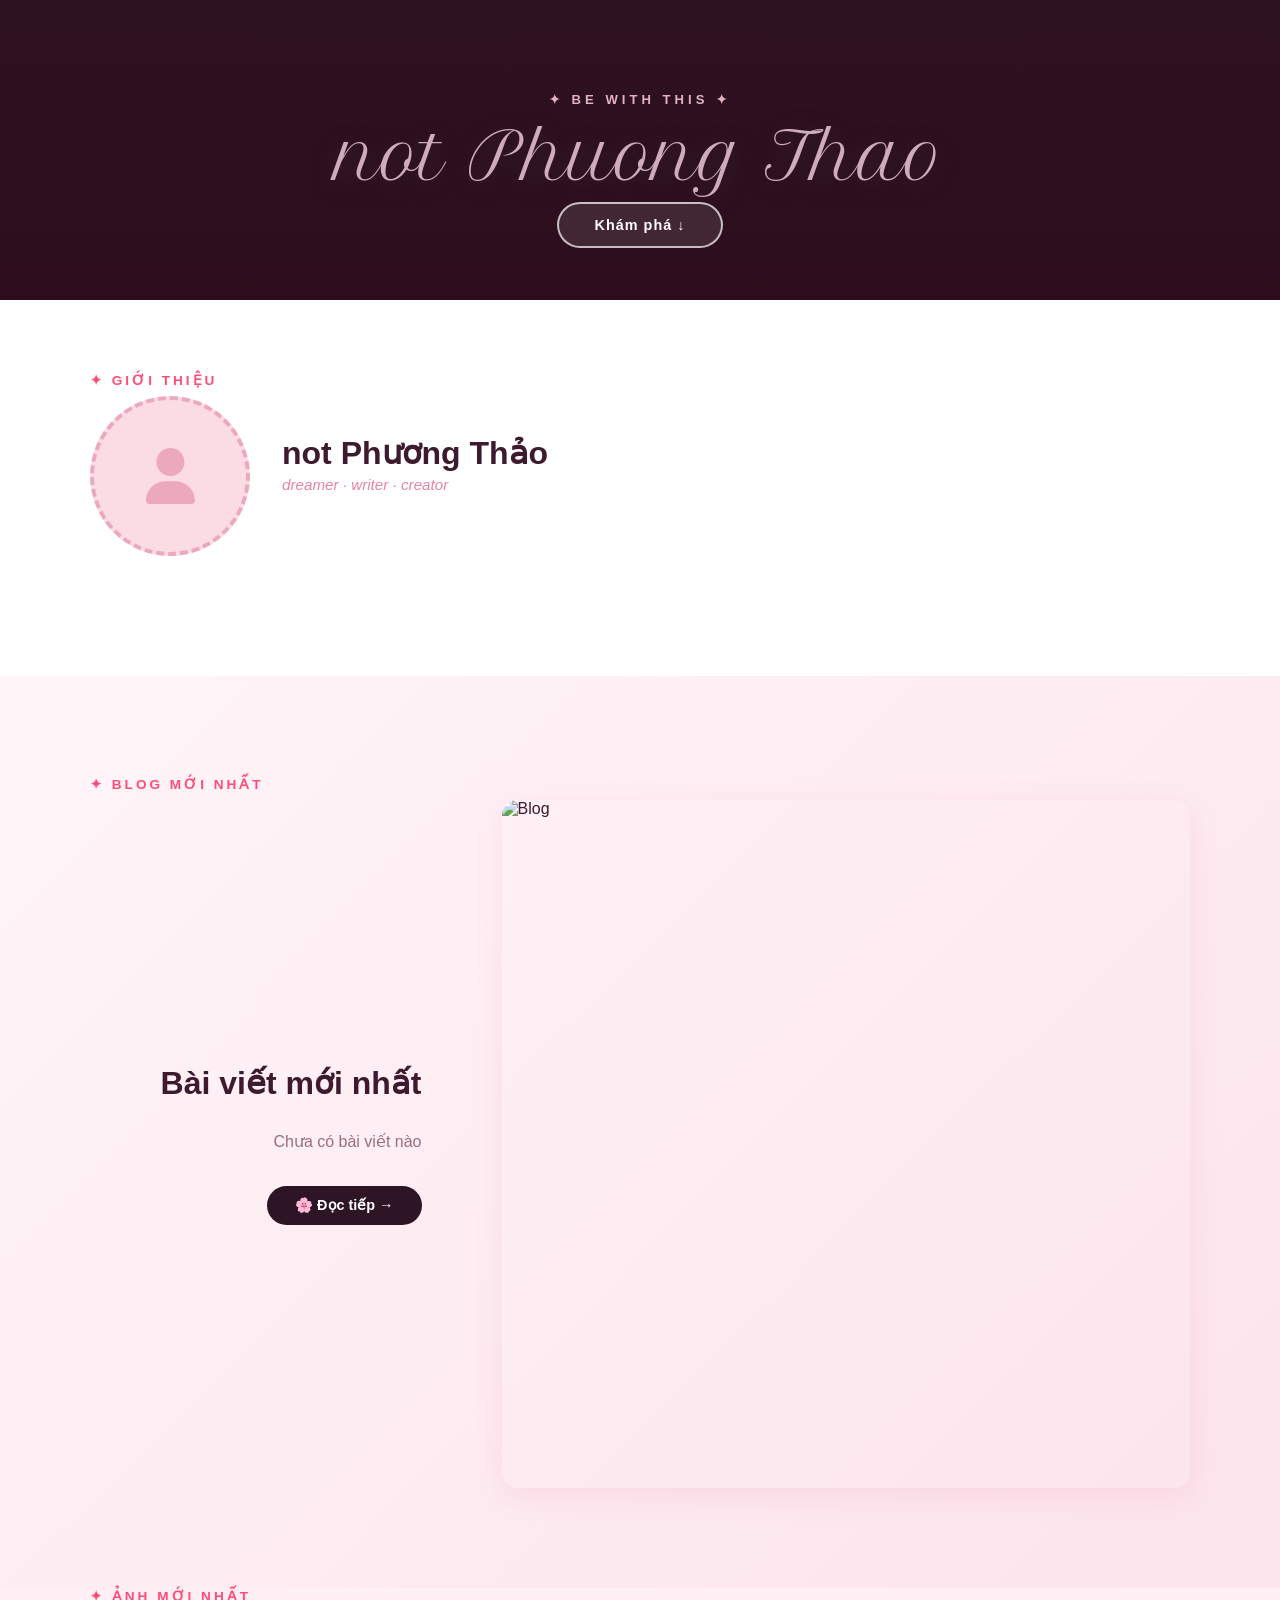
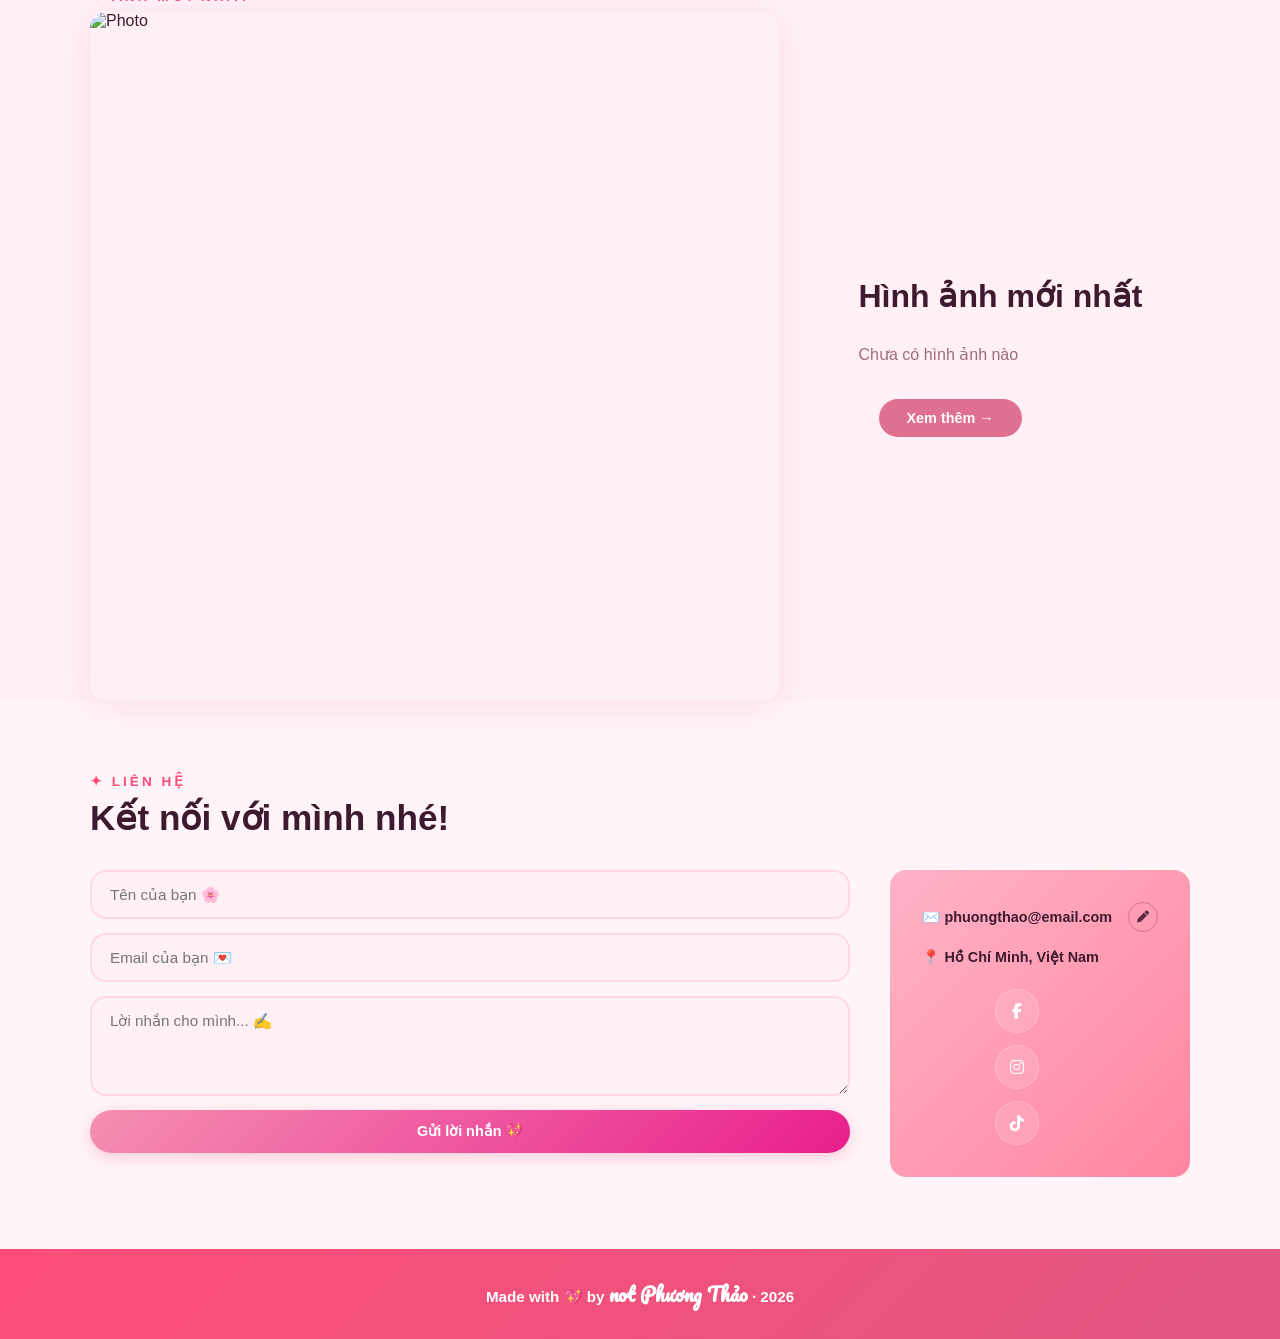
==== commit 6880fb42: "Add contact editor with custom fields, Supabase integration, and mobile fixes" ====
--- a/index.html
+++ b/index.html
@@ -7,7 +7,7 @@
   <link rel="stylesheet" href="https://cdn.jsdelivr.net/npm/cropperjs@1/dist/cropper.min.css" />
   <link rel="stylesheet" href="https://cdn.jsdelivr.net/npm/quill@2/dist/quill.snow.css" />
   <link rel="stylesheet" href="style.css" />
-  <link href="https://fonts.googleapis.com/css2?family=Pacifico&family=Raleway:wght@300;400;600;700;900&family=Playfair+Display:ital,wght@0,400;0,700;1,400&display=swap" rel="stylesheet" />
+  <link href="https://fonts.googleapis.com/css2?family=Pacifico&family=Raleway:wght@300;400;600;700;900&family=Playfair+Display:ital,wght@0,400;0,700;1,400&family=Petit+Formal+Script&display=swap" rel="stylesheet" />
   <link rel="stylesheet" href="https://cdnjs.cloudflare.com/ajax/libs/font-awesome/6.5.0/css/all.min.css" />
 </head>
 <body class="page-loading">
@@ -19,7 +19,7 @@
     <nav class="header-nav" id="headerNav">
       <a href="#gioi-thieu" class="nav-item scroll-link">Giới Thiệu</a>
       <a href="#" class="nav-item" data-page="blog">Blog</a>
-      <a href="#" class="nav-item" data-page="photos">Hình Chụp</a>
+      <a href="#" class="nav-item" data-page="photos">Hình tui chụp</a>
       <a href="#" class="nav-item" data-page="podcast">Podcast</a>
       <a href="https://tarot-meopring.vercel.app/" target="_blank" class="nav-item">Tarot</a>
       <a href="#lien-he" class="nav-item scroll-link">Liên Hệ</a>
@@ -81,7 +81,7 @@
     <!-- Nội dung chính giữa -->
     <div class="hero-content">
               <p class="hero-sub" id="heroSub" data-field="heroSub">✦ be with this ✦</p>
-      <h1 class="hero-name" id="heroName" data-field="heroName">not Phương Thảo</h1>
+      <h1 class="hero-name" id="heroName" data-field="heroName">not Phuong Thao</h1>
       <a href="#gioi-thieu" class="hero-cta scroll-link">Khám phá ↓</a>
     </div>
     <!-- Scroll indicator -->
@@ -118,30 +118,134 @@
     </div>
   </section>
 
+  <!-- ===================== LATEST BLOG ===================== -->
+  <section class="section-latest-blog" id="latest-blog">
+    <div class="section-inner">
+      <span class="section-tag">✦ Blog Mới Nhất</span>
+      <div class="latest-blog-layout">
+        <!-- Content (Left) -->
+        <div class="latest-blog-content">
+          <h2 class="latest-blog-title" id="latestBlogTitle">Bài viết mới nhất</h2>
+          <p class="latest-blog-summary" id="latestBlogSummary">Chưa có bài viết nào</p>
+          <div class="latest-blog-meta">
+            <span class="latest-blog-date" id="latestBlogDate"></span>
+            <a href="#" class="btn-read-more" id="latestBlogBtn">🌸 Đọc tiếp →</a>
+          </div>
+        </div>
+        <!-- Image (Right) -->
+        <div class="latest-blog-img-wrap">
+          <img class="latest-blog-img" id="latestBlogImg" src="" alt="Blog" />
+        </div>
+      </div>
+    </div>
+  </section>
+
+  <!-- ===================== LATEST PHOTOS ===================== -->
+  <section class="section-latest-photos" id="latest-photos">
+    <div class="section-inner">
+      <span class="section-tag">✦ Ảnh Mới Nhất</span>
+      <div class="latest-photos-layout">
+        <!-- Image (Left) -->
+        <div class="latest-photos-img-wrap">
+          <img class="latest-photos-img" id="latestPhotosImg" src="" alt="Photo" />
+        </div>
+        <!-- Content (Right) -->
+        <div class="latest-photos-content">
+          <h2 class="latest-photos-title" id="latestPhotosTitle">Hình ảnh mới nhất</h2>
+          <p class="latest-photos-summary" id="latestPhotosSummary">Chưa có hình ảnh nào</p>
+          <div class="latest-photos-meta">
+            <span class="latest-photos-date" id="latestPhotosDate"></span>
+            <a href="#" class="btn-view-more" id="latestPhotosBtn">Xem thêm →</a>
+          </div>
+        </div>
+      </div>
+    </div>
+  </section>
+
   <!-- ===================== LIÊN HỆ ===================== -->
   <section class="section-contact" id="lien-he">
     <div class="section-inner">
       <span class="section-tag">✦ Liên Hệ</span>
       <h2 class="section-title">Kết nối với mình nhé!</h2>
       <div class="contact-layout">
-        <form class="contact-form" id="contactForm">
-          <input type="text"  placeholder="Tên của bạn 🌸" required />
-          <input type="email" placeholder="Email của bạn 💌" required />
-          <textarea rows="4"  placeholder="Lời nhắn cho mình... ✍️" required></textarea>
+        <form class="contact-form" id="contactForm" action="https://formspree.io/f/xreooplg" method="POST" novalidate>
+          <input type="text" name="name" placeholder="Tên của bạn 🌸" />
+          <input type="email" name="email" placeholder="Email của bạn 💌" />
+          <textarea rows="4" name="message" placeholder="Lời nhắn cho mình... ✍️"></textarea>
           <button type="submit" class="btn-send">Gửi lời nhắn 💖</button>
         </form>
         <div class="contact-info">
-          <p id="contactEmail" data-field="contactEmail">✉️ phuongthao@email.com</p>
-          <p id="contactLocation" data-field="contactLocation">📍 Hồ Chí Minh, Việt Nam</p>
-          <div class="socials-row">
-            <a href="#" id="socialFb"  data-field="socialFb"  class="soc-btn"><i class="fab fa-facebook-f"></i></a>
-            <a href="#" id="socialIg"  data-field="socialIg"  class="soc-btn"><i class="fab fa-instagram"></i></a>
-            <a href="#" id="socialTtk" data-field="socialTtk" class="soc-btn"><i class="fab fa-tiktok"></i></a>
+          <div style="display: flex; justify-content: space-between; align-items: flex-start; gap: 16px; position: relative;">
+            <div style="flex: 1;">
+              <p id="contactEmail" data-field="contactEmail">✉️ phuongthao@email.com</p>
+              <p id="contactLocation" data-field="contactLocation">📍 Hồ Chí Minh, Việt Nam</p>
+              <div class="socials-row">
+                <a href="#" id="socialFb"  data-field="socialFb"  class="soc-btn"><i class="fab fa-facebook-f"></i></a>
+                <a href="#" id="socialIg"  data-field="socialIg"  class="soc-btn"><i class="fab fa-instagram"></i></a>
+                <a href="#" id="socialTtk" data-field="socialTtk" class="soc-btn"><i class="fab fa-tiktok"></i></a>
+              </div>
+            </div>
+            <button id="btnEditContact" class="intro-edit-btn" title="Chỉnh sửa thông tin">
+              <i class="fas fa-pen"></i>
+            </button>
           </div>
         </div>
       </div>
     </div>
   </section>
+
+  <!-- ===================== CONTACT EDITOR ===================== -->
+  <div class="editor-overlay hidden" id="contactEditorOverlay">
+    <div class="ie-modal">
+      <!-- Header -->
+      <div class="ie-modal-header">
+        <div class="ie-modal-header-icon"><i class="fas fa-phone-alt"></i></div>
+        <div>
+          <div class="ie-modal-title">Chỉnh sửa Liên Hệ</div>
+          <div class="ie-modal-sub">Cập nhật thông tin liên hệ của bạn</div>
+        </div>
+        <button class="ie-close-btn" id="contactEditorClose"><i class="fas fa-times"></i></button>
+      </div>
+
+      <!-- Body -->
+      <div class="ie-modal-body">
+        <div class="ie-section">
+          <div class="ie-section-label"><i class="fas fa-envelope"></i> Email</div>
+          <input class="ie-text-input" type="email" id="ce-email" placeholder="✉️ email@example.com" />
+          
+          <div class="ie-section-label" style="margin-top:16px"><i class="fas fa-map-marker-alt"></i> Địa chỉ</div>
+          <input class="ie-text-input" type="text" id="ce-location" placeholder="📍 Thành phố, Quốc gia" />
+          
+          <div class="ie-section-label" style="margin-top:16px"><i class="fab fa-facebook"></i> Link Facebook</div>
+          <input class="ie-text-input" type="url" id="ce-fb" placeholder="https://facebook.com/..." />
+          
+          <div class="ie-section-label" style="margin-top:16px"><i class="fab fa-instagram"></i> Link Instagram</div>
+          <input class="ie-text-input" type="url" id="ce-ig" placeholder="https://instagram.com/..." />
+          
+          <div class="ie-section-label" style="margin-top:16px"><i class="fab fa-tiktok"></i> Link TikTok</div>
+          <input class="ie-text-input" type="url" id="ce-ttk" placeholder="https://tiktok.com/@..." />
+        </div>
+
+        <!-- Custom contact fields -->
+        <div class="ie-section">
+          <div class="ie-section-label"><i class="fas fa-link"></i> Thêm liên hệ khác</div>
+          <div class="ie-rows-hint">Thêm các trường liên hệ khác như Telegram, Zalo, Website...</div>
+          <div id="ce-fields-list"></div>
+          <button class="ie-add-btn" id="ce-add-field">
+            <i class="fas fa-plus-circle"></i> Thêm trường mới
+          </button>
+        </div>
+      </div>
+
+      <!-- Footer -->
+      <div class="ie-modal-footer">
+        <button class="ie-btn-cancel" id="contactEditorCancel">Hủy</button>
+        <button class="ie-btn-save" id="contactEditorSave">
+          <i class="fas fa-check"></i> Lưu thay đổi
+        </button>
+      </div>
+    </div>
+  </div>
 
   <!-- ===================== FOOTER ===================== -->
   <footer>
--- a/style.css
+++ b/style.css
@@ -280,9 +280,10 @@
 }
 
 .hero-name {
-  font-family: 'Pacifico', cursive;
+  font-family: "Petit Formal Script", cursive;
+  font-weight: 400;
+  font-style: normal;
   font-size: clamp(2.8rem, 7vw, 5.5rem);
-  font-weight: 400;
   line-height: 1.1;
   margin-bottom: 16px;
   text-shadow: 0 4px 24px rgba(71, 70, 70, 0.4);
@@ -350,14 +351,203 @@
 
 /* ===================== SECTIONS ===================== */
 .section-intro,
+.section-latest-blog,
 .section-contact {
   padding: 100px 5%;
 }
 
 .section-intro { background: var(--white); }
+.section-latest-blog {
+  background: linear-gradient(135deg, #fff5f8 0%, #fce4ec 100%);
+}
 .section-contact { background: var(--pink-pale); }
 
-.section-inner { max-width: 960px; margin: 0 auto; }
+/* ── Latest Blog Layout ─────────────────── */
+.latest-blog-layout {
+  display: grid;
+  grid-template-columns: 0.65fr 1.35fr;
+  gap: 80px;
+  align-items: center;
+}
+
+.latest-blog-content {
+  display: flex;
+  flex-direction: column;
+  gap: 16px;
+  text-align: right;
+  align-items: flex-end;
+}
+
+.latest-blog-tag {
+  font-size: 0.85rem;
+  font-weight: 700;
+  color: var(--pink-main);
+  letter-spacing: 1px;
+  text-transform: uppercase;
+}
+
+.latest-blog-title {
+  font-size: 2rem;
+  font-weight: 700;
+  color: var(--text-dark);
+  line-height: 1.3;
+  display: -webkit-box;
+  -webkit-line-clamp: 2;
+  -webkit-box-orient: vertical;
+  overflow: hidden;
+}
+
+.latest-blog-summary {
+  font-size: 1rem;
+  color: var(--text-muted);
+  line-height: 1.6;
+  margin-top: 8px;
+  display: -webkit-box;
+  -webkit-line-clamp: 3;
+  -webkit-box-orient: vertical;
+  overflow: hidden;
+  text-align: justify;
+}
+
+.latest-blog-meta {
+  display: flex;
+  align-items: center;
+  gap: 20px;
+  margin-top: 16px;
+}
+
+.latest-blog-date {
+  font-size: 0.9rem;
+  color: var(--text-muted);
+}
+
+.btn-read-more {
+  display: inline-block;
+  padding: 11px 28px;
+  background: var(--berry-dark);
+  color: white;
+  text-decoration: none;
+  border-radius: 50px;
+  font-weight: 600;
+  font-size: 0.9rem;
+  transition: all 0.3s;
+  width: fit-content;
+}
+
+.btn-read-more:hover {
+  background: var(--berry-mid);
+  transform: translateX(4px);
+}
+
+.latest-blog-img-wrap {
+  width: 100%;
+  height: 100%;
+  border-radius: var(--radius);
+  overflow: hidden;
+  box-shadow: var(--shadow);
+  aspect-ratio: 1 / 1;
+}
+
+.latest-blog-img {
+  width: 100%;
+  height: 100%;
+  object-fit: cover;
+  display: block;
+}
+
+/* Latest Photos Section */
+.latest-photos-layout {
+  display: grid;
+  grid-template-columns: 1.35fr 0.65fr;
+  gap: 80px;
+  align-items: center;
+}
+
+.latest-photos-content {
+  display: flex;
+  flex-direction: column;
+  gap: 16px;
+  text-align: left;
+  align-items: flex-start;
+}
+
+.latest-photos-title {
+  font-size: 2rem;
+  font-weight: 700;
+  color: var(--text-dark);
+  line-height: 1.3;
+  display: -webkit-box;
+  -webkit-line-clamp: 2;
+  -webkit-box-orient: vertical;
+  overflow: hidden;
+}
+
+.latest-photos-summary {
+  font-size: 1rem;
+  color: var(--text-muted);
+  line-height: 1.6;
+  margin-top: 8px;
+  display: -webkit-box;
+  -webkit-line-clamp: 3;
+  -webkit-box-orient: vertical;
+  overflow: hidden;
+  text-align: justify;
+}
+
+.latest-photos-meta {
+  display: flex;
+  align-items: center;
+  gap: 20px;
+  margin-top: 16px;
+}
+
+.latest-photos-date {
+  font-size: 0.9rem;
+  color: var(--text-muted);
+}
+
+.btn-view-more {
+  display: inline-block;
+  padding: 11px 28px;
+  background: var(--pink-main);
+  color: white;
+  text-decoration: none;
+  border-radius: 50px;
+  font-weight: 600;
+  font-size: 0.9rem;
+  transition: all 0.3s;
+  width: fit-content;
+}
+
+.btn-view-more:hover {
+  background: #ec407a;
+  transform: translateX(4px);
+}
+
+.latest-photos-img-wrap {
+  width: 100%;
+  height: 100%;
+  border-radius: var(--radius);
+  overflow: hidden;
+  box-shadow: var(--shadow);
+  aspect-ratio: 1 / 1;
+}
+
+.latest-photos-img {
+  width: 100%;
+  height: 100%;
+  object-fit: cover;
+  display: block;
+  cursor: pointer;
+}
+
+.latest-blog-img {
+  width: 100%;
+  height: 100%;
+  object-fit: cover;
+}
+
+.section-inner { max-width: 1100px; margin: 0 auto; }
 
 .section-tag {
   display: block;
@@ -522,12 +712,10 @@
 .avatar-edit-btn.visible { display: flex; }
 .avatar-edit-btn:hover { background: rgba(0,0,0,0.85); transform: scale(1.1); }
 
-.intro-text { flex: 1; min-width: 0; }
+.intro-text { flex: 1; min-width: 0; position: relative; }
 
 .intro-text-header {
-  display: flex;
-  align-items: center;
-  gap: 10px;
+  display: block;
 }
 
 .intro-edit-btn {
@@ -538,12 +726,23 @@
   border-radius: 50%;
   cursor: pointer;
   font-size: 0.75rem;
+  position: absolute;
+  top: -4px;
+  right: 0;
   display: flex;
   align-items: center;
   justify-content: center;
   flex-shrink: 0;
   transition: background 0.2s, color 0.2s;
 }
+
+/* Override for button in contact-info */
+.contact-info .intro-edit-btn {
+  position: static;
+  margin-top: 0;
+  align-self: flex-start;
+}
+
 .intro-edit-btn:hover { background: var(--berry-mid, #5a2a42); color: #fff; }
 .intro-edit-btn.hidden { display: none; }
 
@@ -2354,6 +2553,16 @@
   .socials-row { flex-direction: row; justify-content: center; }
   .hero-text { right: 5%; }
   .pencil-rocket { left: 40%; }
+  
+  /* Latest Blog */
+  .latest-blog-layout { grid-template-columns: 1fr; gap: 40px; }
+  .latest-blog-content { text-align: left; align-items: flex-start; }
+  .latest-blog-img-wrap { height: 240px; }
+
+  /* Latest Photos */
+  .latest-photos-layout { grid-template-columns: 1fr; gap: 40px; }
+  .latest-photos-content { text-align: left; align-items: flex-start; }
+  .latest-photos-img-wrap { height: 240px; }
 }
 
 
@@ -2505,9 +2714,9 @@
 }
 
 .hero-name {
-  font-family: 'Nunito', sans-serif;
+  font-family: "Petit Formal Script", cursive;
   font-size: clamp(2.5rem, 6vw, 4rem);
-  font-weight: 700;
+  font-weight: 400;
   color: #cfabc0;
   line-height: 1.1;
   margin-bottom: 10px;
@@ -2764,7 +2973,7 @@
   display: grid;
   grid-template-columns: 1fr auto;
   gap: 48px;
-  max-width: 900px;
+  max-width: 1100px;
   margin: 0 auto;
   align-items: start;
 }
@@ -3155,6 +3364,7 @@
   overflow: hidden;
   background: linear-gradient(135deg, #f9c4d2 0%, #d8aaee 100%);
   flex-shrink: 0;
+  cursor: pointer;
 }
 .blog-card-img img {
   width: 100%;
@@ -3164,7 +3374,7 @@
   transition: transform 0.4s;
 }
 .blog-card:hover .blog-card-img img {
-  transform: scale(1.05);
+  transform: none;
 }
 .blog-card-img--placeholder {
   display: flex;
@@ -3279,9 +3489,33 @@
   position: relative;
   display: flex;
   flex-direction: column;
-  overflow: hidden;
+  overflow-y: scroll;
+  overflow-x: hidden;
+  scrollbar-gutter: stable;
   box-shadow: 0 24px 80px rgba(0,0,0,0.3);
   animation: modalIn 0.3s cubic-bezier(0.34, 1.56, 0.64, 1);
+}
+
+/* ── Custom Scrollbar ── */
+.article-modal::-webkit-scrollbar {
+  width: 8px;
+}
+
+.article-modal::-webkit-scrollbar-track {
+  background: transparent;
+  margin-top: 24px;
+  margin-bottom: 24px;
+}
+
+.article-modal::-webkit-scrollbar-thumb {
+  background: #d8aaee;
+  border-radius: 4px;
+  transition: background 0.2s;
+}
+
+.article-modal::-webkit-scrollbar-thumb:hover {
+  background: #c99ab0;
+}
 }
 
 @keyframes modalIn {
@@ -3373,8 +3607,7 @@
   height: 38px;
   border-radius: 50%;
   border: none;
-  background: rgba(255,255,255,0.9);
-  backdrop-filter: blur(6px);
+  background: transparent;
   color: #3d1a55;
   font-size: 0.95rem;
   cursor: pointer;
@@ -3382,25 +3615,27 @@
   align-items: center;
   justify-content: center;
   z-index: 10;
-  box-shadow: 0 2px 12px rgba(0,0,0,0.15);
-  transition: background 0.2s, transform 0.2s;
+  box-shadow: 0 2px 8px rgba(0,0,0,0.1);
+  transition: transform 0.2s, box-shadow 0.2s;
 }
 .article-close-btn:hover {
-  background: #fff;
+  background: transparent;
   transform: rotate(90deg);
+  box-shadow: 0 4px 12px rgba(0,0,0,0.15);
 }
 
 .article-hero-img {
   width: 100%;
-  height: 280px;
+  aspect-ratio: 16 / 9;
   object-fit: cover;
   display: block;
+  flex-shrink: 0;
 }
 .article-hero-img.hidden { display: none; }
 
 .article-body {
   padding: 20px 40px 44px;
-  overflow-y: auto;
+  overflow: visible;
   flex: 1;
 }
 
@@ -3408,7 +3643,8 @@
   padding: 28px 40px 0;
   background: #fff;
   flex-shrink: 0;
-  z-index: 2;
+  z-index: 1;
+  position: relative;
 }
 
 .article-tag {
@@ -4012,8 +4248,15 @@
 .yt-card:hover .yt-title { color: var(--pink-main); }
 
 @media (max-width: 500px) {
-  .yt-thumb { width: 120px; min-width: 120px; height: 68px; }
+  /* Podcast — full width card with smaller thumb */
+  .yt-row { position: relative; }
+  .yt-thumb { width: 100px; min-width: 100px; height: 56px; }
+  .yt-card { padding: 10px 0; gap: 8px; }
+  .yt-info { padding: 0 8px; }
   .yt-title { font-size: 0.88rem; }
+  /* Move admin actions to top-right corner */
+  .yt-admin-actions { position: absolute; top: 4px; right: 8px; padding: 0; opacity: 1; gap: 4px; }
+  .card-btn-edit, .card-btn-del { width: 26px; height: 26px; font-size: 0.7rem; }
 }
 /*  Admin floating bar (visible only when logged in)  */
 #adminFloatBar {
@@ -4092,8 +4335,15 @@
   justify-content: flex-start;
 }
 
+.photos-wrapper .subpage-admin-bar,
+.podcast-wrapper .subpage-admin-bar {
+  width: 100%;
+  margin: 0 auto 24px;
+  justify-content: flex-start;
+}
+
 .subpage-admin-bar {
-  max-width: 900px;
+  max-width: 1100px;
   margin: 0 auto 24px;
   display: flex;
   justify-content: flex-end;
@@ -4104,7 +4354,7 @@
   align-items: center;
   gap: 8px;
   padding: 10px 22px;
-  background: linear-gradient(135deg, #e07090, #c050a0);
+  background: var(--berry-dark);
   color: #fff;
   border: none;
   border-radius: 50px;
@@ -4112,10 +4362,10 @@
   font-size: 0.88rem;
   font-weight: 700;
   cursor: pointer;
-  box-shadow: 0 4px 16px rgba(200,80,160,0.35);
+  box-shadow: 0 4px 16px rgba(45,21,37,0.35);
   transition: opacity 0.2s, transform 0.15s;
 }
-.btn-new-item:hover  { opacity: 0.9; transform: translateY(-2px); }
+.btn-new-item:hover  { background: var(--berry-mid); opacity: 0.95; transform: translateY(-2px); }
 .btn-new-item:active { transform: translateY(0); }
 
 /* Card edit/delete overlays */
@@ -4648,6 +4898,47 @@
   padding-top: 10px;
   position: relative;
 }
+/* ===================== TOAST NOTIFICATIONS ===================== */
+/* Toast notification */
+.toast-notification {
+    position: fixed;
+    bottom: 32px;
+    left: 50%;
+    transform: translateX(-50%) translateY(20px);
+    background-color: #1e293b;
+    color: #fff;
+    padding: 12px 16px;
+    border-radius: 8px;
+    font-size: 14px;
+    font-weight: 500;
+    box-shadow: 0 4px 16px rgba(0,0,0,0.2);
+    opacity: 0;
+    transition: opacity 0.3s ease, transform 0.3s ease;
+    cursor: pointer;
+    z-index: 9999;
+    max-width: 85vw;
+    word-wrap: break-word;
+    word-break: break-word;
+    white-space: normal;
+    line-height: 1.5;
+    text-align: center;
+}
+
+.toast-notification.show {
+    opacity: 1;
+    transform: translateX(-50%) translateY(0);
+}
+
+@media (max-width: 480px) {
+    .toast-notification {
+        max-width: 80vw;
+        padding: 10px 12px;
+        font-size: 13px;
+        bottom: 20px;
+        border-radius: 6px;
+    }
+}
+
 .ph-location-icon {
   color: #8e8e8e;
   font-size: 0.9rem;
@@ -5022,6 +5313,7 @@
 
   /* Sections */
   .section-intro,
+  .section-latest-blog,
   .section-contact { padding: 56px 5%; }
   .section-title { font-size: clamp(1.3rem, 5vw, 1.8rem); }
 
@@ -5038,6 +5330,16 @@
   .intro-avatar-placeholder { width: 150px; height: 150px; }
   .info-rows { grid-template-columns: 1fr; }
 
+  /* Latest Blog */
+  .latest-blog-layout { grid-template-columns: 1fr; gap: 32px; }
+  .latest-blog-content { text-align: left; align-items: flex-start; }
+  .latest-blog-title { font-size: 1.6rem; }
+
+  /* Latest Photos */
+  .latest-photos-layout { grid-template-columns: 1fr; gap: 32px; }
+  .latest-photos-content { text-align: left; align-items: flex-start; }
+  .latest-photos-title { font-size: 1.6rem; }
+
   /* Contact */
   .contact-layout {
     grid-template-columns: 1fr;
@@ -5065,17 +5367,39 @@
 
   /* Sections */
   .section-intro,
+  .section-latest-blog,
   .section-contact { padding: 40px 5%; }
 
   /* Intro */
+  .intro-layout {
+    flex-direction: column;
+    align-items: center;
+    text-align: center;
+  }
   .intro-avatar-wrap,
   .intro-avatar,
   .intro-avatar-placeholder { width: 120px; height: 120px; }
   .intro-fullname { font-size: 1.5rem; text-align: center; }
   .intro-slogan   { text-align: center; }
-  .info-rows      { text-align: left; }
+  .info-rows      { text-align: left; justify-self: start; }
   .info-row       { text-align: left; }
   .info-label, .info-value { text-align: left; }
+
+  /* Latest Blog */
+  .latest-blog-layout { grid-template-columns: 1fr; gap: 24px; }
+  .latest-blog-content { text-align: left; align-items: flex-start; }
+  .latest-blog-title { font-size: 1.4rem; }
+  .latest-blog-img-wrap { height: 200px; }
+  .latest-blog-meta { flex-direction: row; gap: 12px; align-items: center; flex-wrap: wrap; }
+  .btn-read-more { padding: 8px 18px; font-size: 0.85rem; white-space: nowrap; }
+
+  /* Latest Photos */
+  .latest-photos-layout { grid-template-columns: 1fr; gap: 24px; }
+  .latest-photos-content { text-align: left; align-items: flex-start; }
+  .latest-photos-title { font-size: 1.4rem; }
+  .latest-photos-img-wrap { height: 200px; }
+  .latest-photos-meta { flex-direction: row; gap: 12px; align-items: center; flex-wrap: wrap; }
+  .btn-view-more { padding: 8px 18px; font-size: 0.85rem; white-space: nowrap; }
 
   /* Contact form */
   .contact-form input,
@@ -5083,10 +5407,14 @@
   .btn-send { width: 100%; justify-content: center; }
 
   /* IG grid — always 3 columns, full bleed to screen edges */
-  .ig-grid { grid-template-columns: repeat(3, 1fr); gap: 2px; margin-left: -5%; margin-right: -5%; }
+  .ig-grid { grid-template-columns: repeat(3, 1fr); gap: 2px; width: calc(100% + 10%); margin-left: -5%; margin-right: -5%; }
+
+  /* Masonry — fix width on mobile */
+  .masonry-grid { width: 100%; overflow: hidden; }
 
   /* Bottom nav — show on mobile */
   .bottom-nav { display: flex; }
+  .bn-item[data-bn="contact"] { display: none; }
   /* Hide hamburger — bottom nav replaces it */
   .hamburger { display: none !important; }
   /* Add padding so content isn't hidden behind bottom nav */
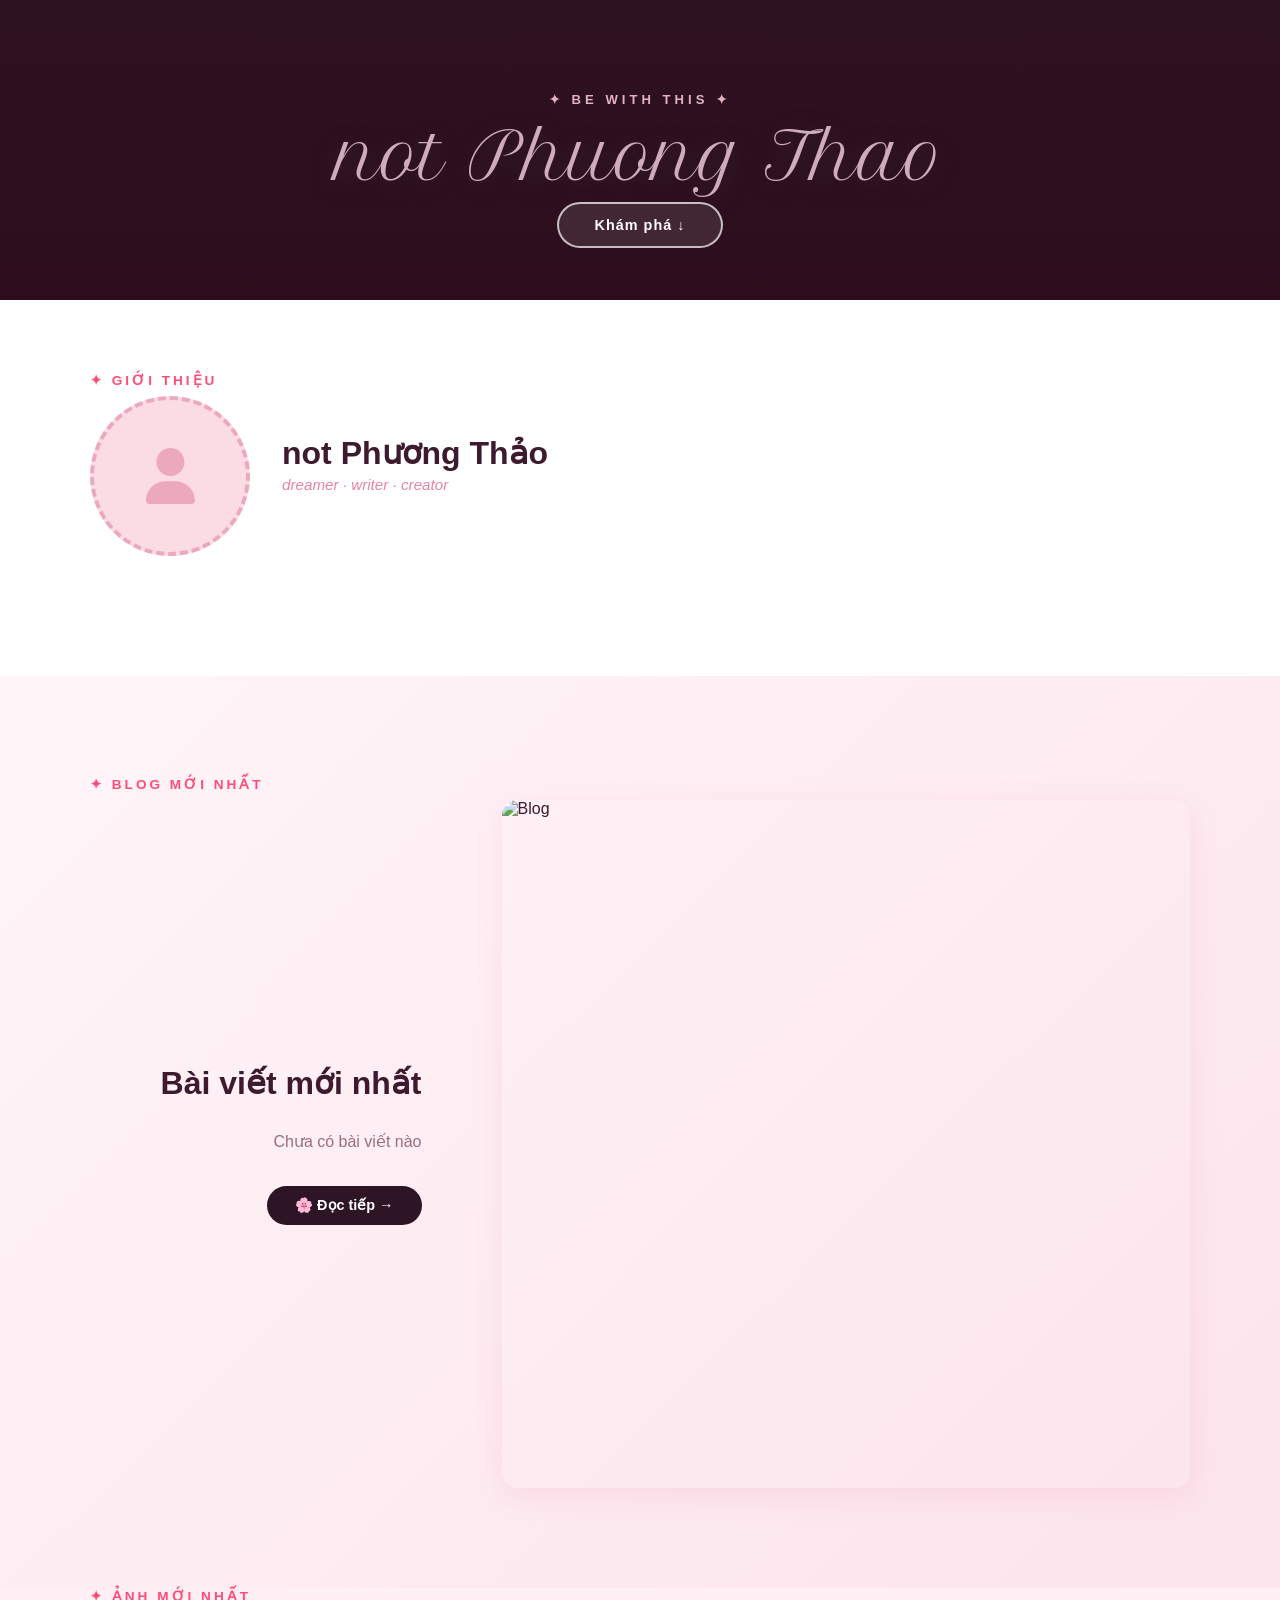
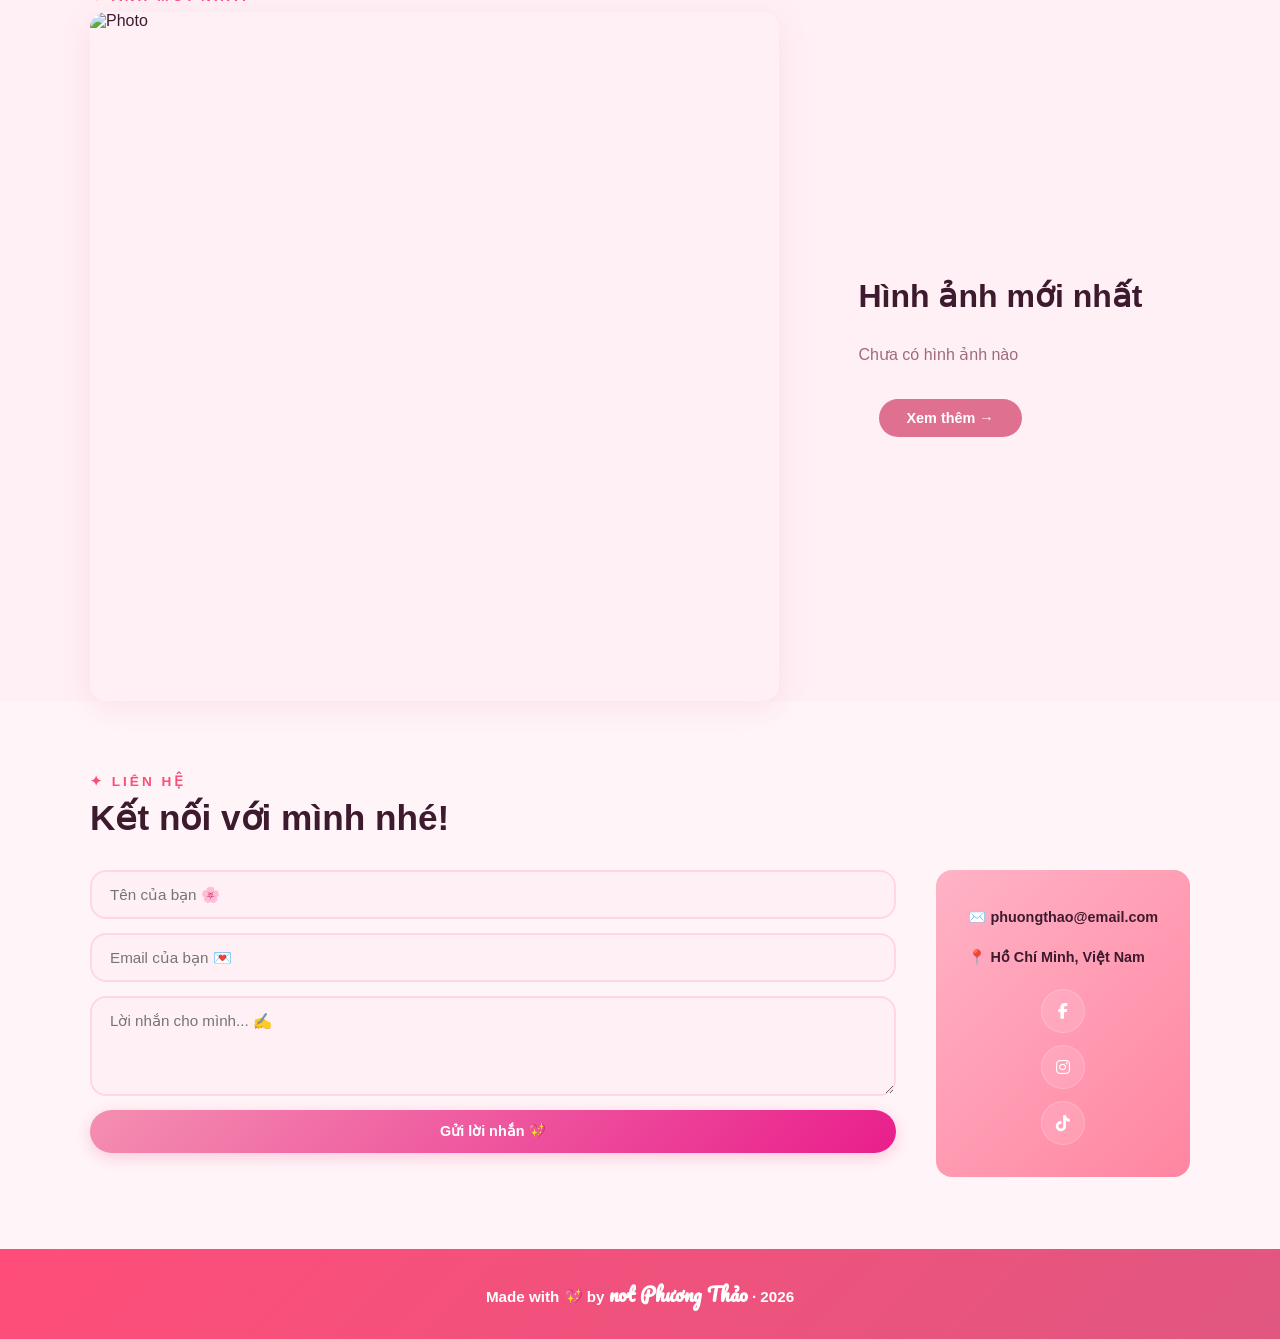
==== commit dfd5b805: "feat: add oneko cat pet (follow cursor, petting, food drop) + fix latest blog navigate" ====
--- a/index.html
+++ b/index.html
@@ -185,7 +185,7 @@
                 <a href="#" id="socialTtk" data-field="socialTtk" class="soc-btn"><i class="fab fa-tiktok"></i></a>
               </div>
             </div>
-            <button id="btnEditContact" class="intro-edit-btn" title="Chỉnh sửa thông tin">
+            <button id="btnEditContact" class="intro-edit-btn hidden" title="Chỉnh sửa thông tin">
               <i class="fas fa-pen"></i>
             </button>
           </div>
@@ -558,5 +558,138 @@
   <script src="https://cdn.jsdelivr.net/npm/@supabase/supabase-js@2/dist/umd/supabase.min.js"></script>
   <script src="supabase.js"></script>
   <script src="script.js"></script>
+  <!-- oneko.js — cute pixel cat with petting & food (MIT, github.com/adryd325/oneko.js) -->
+  <style>
+    @keyframes nekofooddrop { from { transform: translateY(-16px) scale(0.5); opacity:0 } to { transform: translateY(0) scale(1); opacity:1 } }
+    @keyframes nekofoodeat  { to   { transform: scale(0); opacity:0 } }
+    @keyframes nekoheart     { 0%  { transform: translateY(0) scale(1); opacity:1 }
+                               100%{ transform: translateY(-28px) scale(0.5); opacity:0 } }
+  </style>
+  <script>
+  (function oneko() {
+    const nekoEl = document.createElement('div');
+    nekoEl.id = 'oneko';
+    const startX = Math.round(window.innerWidth / 2);
+    const startY = Math.round(window.innerHeight / 2);
+    Object.assign(nekoEl.style, {
+      width:'32px', height:'32px', position:'fixed',
+      pointerEvents:'auto', imageRendering:'pixelated', cursor:'pointer',
+      left:(startX-16)+'px', top:(startY-16)+'px', zIndex:2147483647,
+      backgroundImage:'url(https://cdn.jsdelivr.net/gh/adryd325/oneko.js@main/oneko.gif)'
+    });
+    document.body.appendChild(nekoEl);
+
+    let nekoPosX=startX, nekoPosY=startY, mousePosX=startX, mousePosY=startY;
+    let frameCount=0, idleTime=0, idleAnimation=null, idleAnimationFrame=0;
+    let isPetting=false, pettingFrames=0;
+    let food=null; // {el, x, y}
+
+    const nekoSpeed=10;
+    const spriteSets={idle:[[-3,-3]],alert:[[-7,-3]],scratchSelf:[[-5,0],[-6,0],[-7,0]],scratchWallN:[[0,0],[0,-1]],scratchWallS:[[-7,-1],[-6,-2]],scratchWallE:[[-2,-2],[-2,-3]],scratchWallW:[[-4,0],[-4,-1]],tired:[[-3,-2]],sleeping:[[-2,0],[-2,-1]],N:[[-1,-2],[-1,-3]],NE:[[0,-2],[0,-3]],E:[[-3,0],[-3,-1]],SE:[[-5,-1],[-5,-2]],S:[[-6,-3],[-7,-2]],SW:[[-5,-3],[-6,-1]],W:[[-4,-2],[-4,-3]],NW:[[-1,0],[-1,-1]]};
+
+    document.addEventListener('mousemove', e => { mousePosX=e.clientX; mousePosY=e.clientY; });
+
+    // Click on cat → pet it
+    nekoEl.addEventListener('click', e => {
+      e.stopPropagation();
+      isPetting=true; pettingFrames=30;
+      spawnHeart(nekoPosX, nekoPosY);
+    });
+
+    // Click elsewhere → drop food
+    document.addEventListener('click', e => {
+      if (e.target === nekoEl) return;
+      if (e.target.closest && e.target.closest('#articleOverlay, .crop-overlay, .editor-overlay, #loginModal, #adminFloatBar')) return;
+      spawnFood(e.clientX, e.clientY);
+    });
+
+    function spawnHeart(x, y) {
+      const h = document.createElement('div');
+      h.textContent = '💕';
+      Object.assign(h.style, {
+        position:'fixed', left:(x-8)+'px', top:(y-24)+'px',
+        fontSize:'18px', zIndex:2147483647, pointerEvents:'none',
+        animation:'nekoheart 0.7s ease forwards'
+      });
+      document.body.appendChild(h);
+      setTimeout(() => h.remove(), 750);
+    }
+
+    function spawnFood(x, y) {
+      if (food) { food.el.remove(); food=null; }
+      const el = document.createElement('div');
+      el.textContent = '🍣';
+      Object.assign(el.style, {
+        position:'fixed', left:(x-12)+'px', top:(y-12)+'px',
+        fontSize:'22px', zIndex:2147483646, pointerEvents:'none',
+        animation:'nekofooddrop 0.25s ease forwards'
+      });
+      document.body.appendChild(el);
+      food = { el, x, y };
+    }
+
+    function setSprite(name,frame){const s=spriteSets[name][frame%spriteSets[name].length];nekoEl.style.backgroundPosition=`${s[0]*32}px ${s[1]*32}px`;}
+    function resetIdle(){idleAnimation=null;idleAnimationFrame=0;}
+
+    function idle(){
+      idleTime+=1;
+      if(idleTime>10&&Math.floor(Math.random()*200)===0&&idleAnimation==null){
+        let a=['sleeping','scratchSelf'];
+        if(nekoPosX<32)a.push('scratchWallW');if(nekoPosY<32)a.push('scratchWallN');
+        if(nekoPosX>window.innerWidth-32)a.push('scratchWallE');if(nekoPosY>window.innerHeight-32)a.push('scratchWallS');
+        idleAnimation=a[Math.floor(Math.random()*a.length)];
+      }
+      switch(idleAnimation){
+        case'sleeping':if(idleAnimationFrame<8){setSprite('tired',0);break;}setSprite('sleeping',Math.floor(idleAnimationFrame/4));if(idleAnimationFrame>192)resetIdle();break;
+        case'scratchWallN':case'scratchWallS':case'scratchWallE':case'scratchWallW':case'scratchSelf':setSprite(idleAnimation,idleAnimationFrame);if(idleAnimationFrame>9)resetIdle();break;
+        default:setSprite('idle',0);return;
+      }
+      idleAnimationFrame+=1;
+    }
+
+    function frame(){
+      frameCount+=1;
+
+      // Petting state — freeze & play scratchSelf + hearts
+      if (isPetting) {
+        setSprite('scratchSelf', frameCount);
+        if (frameCount % 8 === 0) spawnHeart(nekoPosX, nekoPosY);
+        pettingFrames--;
+        if (pettingFrames <= 0) { isPetting=false; idleTime=0; }
+        return;
+      }
+
+      // Choose target: food takes priority over mouse
+      const targetX = food ? food.x : mousePosX;
+      const targetY = food ? food.y : mousePosY;
+      const dX=nekoPosX-targetX, dY=nekoPosY-targetY;
+      const dist=Math.sqrt(dX**2+dY**2);
+
+      // Reached food → eat it
+      if (food && dist < 24) {
+        food.el.style.animation = 'nekofoodeat 0.2s ease forwards';
+        const deadFood = food.el;
+        setTimeout(() => deadFood.remove(), 220);
+        food=null;
+        idleAnimation='scratchSelf'; idleAnimationFrame=0; idleTime=0;
+        return;
+      }
+
+      if(dist<nekoSpeed||dist<48){idle();return;}
+      idleAnimation=null;idleAnimationFrame=0;
+      if(idleTime>1){setSprite('alert',0);idleTime=Math.min(idleTime,7);idleTime-=1;return;}
+      let dir=dY/dist>0.5?'N':'';dir+=dY/dist<-0.5?'S':'';dir+=dX/dist>0.5?'W':'';dir+=dX/dist<-0.5?'E':'';
+      setSprite(dir,frameCount);
+      nekoPosX-=(dX/dist)*nekoSpeed;nekoPosY-=(dY/dist)*nekoSpeed;
+      nekoPosX=Math.min(Math.max(16,nekoPosX),window.innerWidth-16);
+      nekoPosY=Math.min(Math.max(16,nekoPosY),window.innerHeight-16);
+      nekoEl.style.left=`${nekoPosX-16}px`;nekoEl.style.top=`${nekoPosY-16}px`;
+    }
+
+    let lastTs;
+    function loop(ts){if(!nekoEl.isConnected)return;if(!lastTs)lastTs=ts;if(ts-lastTs>100){lastTs=ts;frame();}window.requestAnimationFrame(loop);}
+    window.requestAnimationFrame(loop);
+  })();
+  </script>
 </body>
 </html>
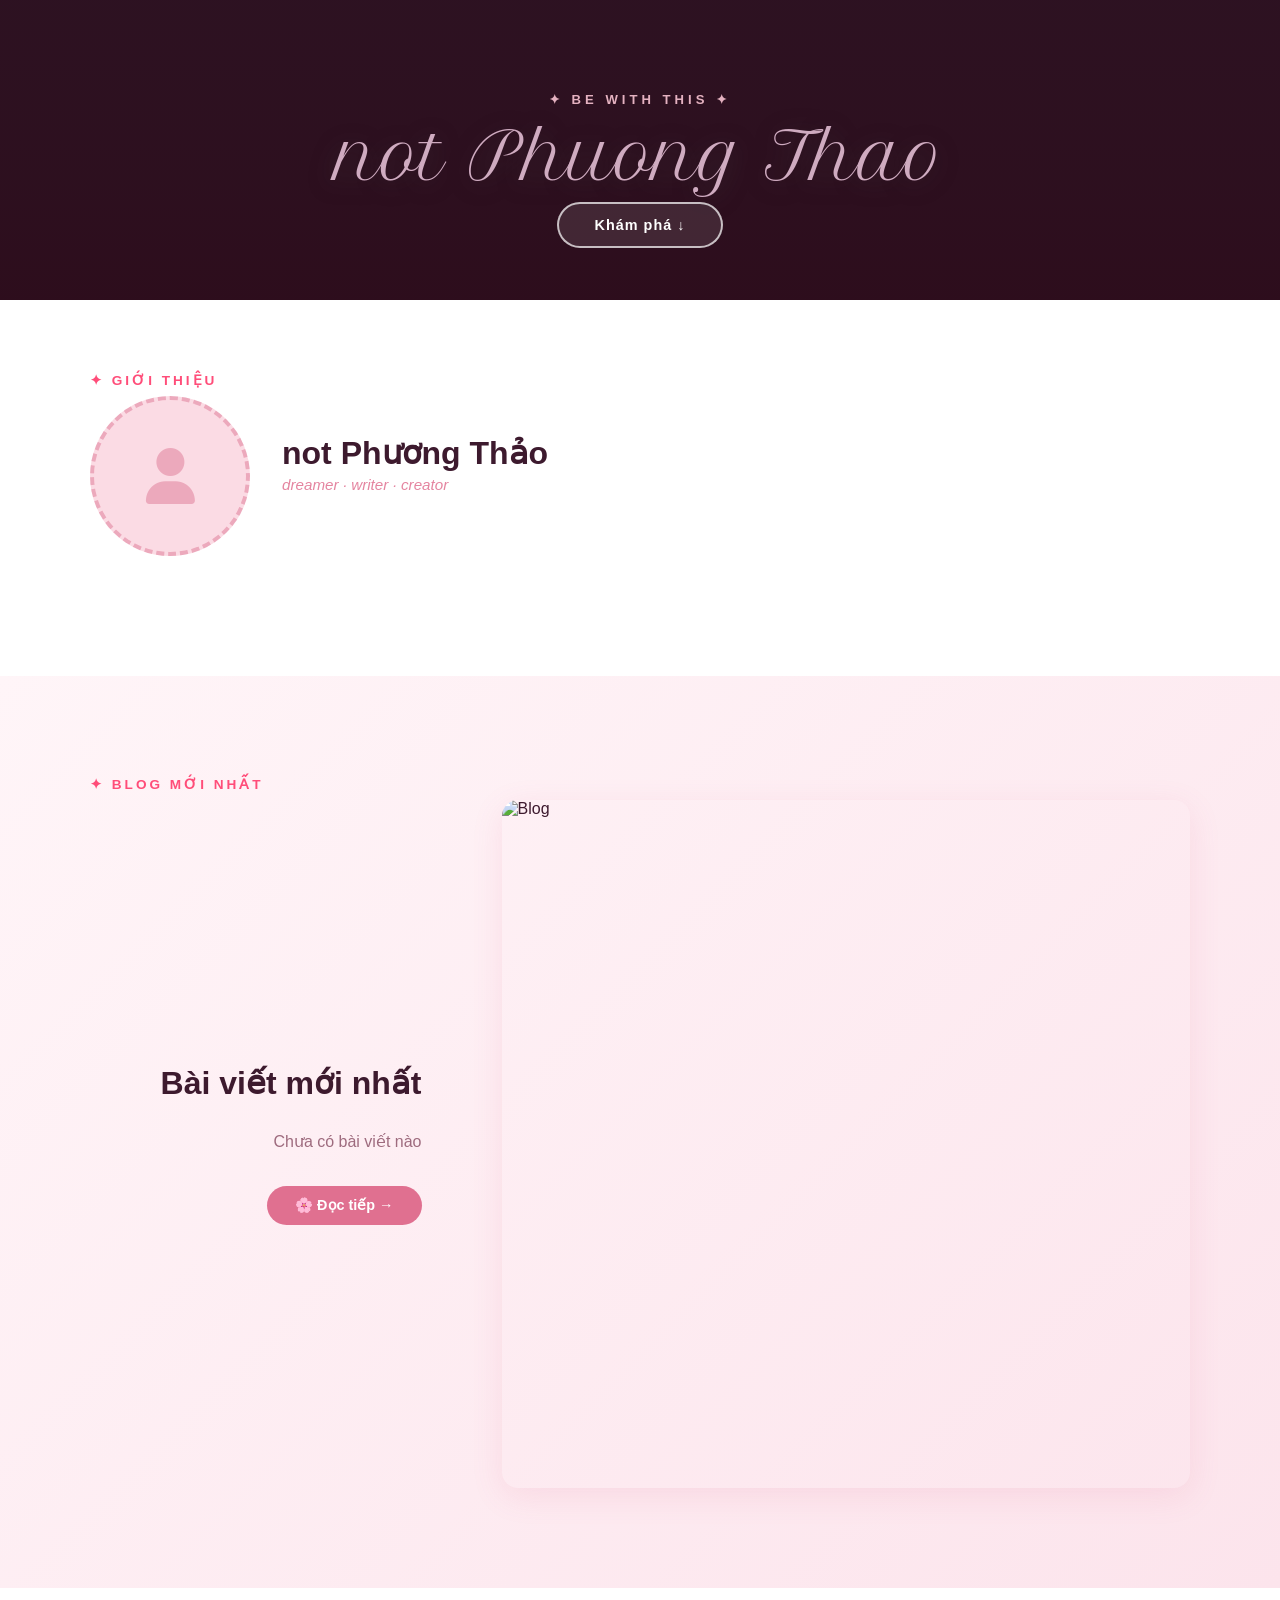
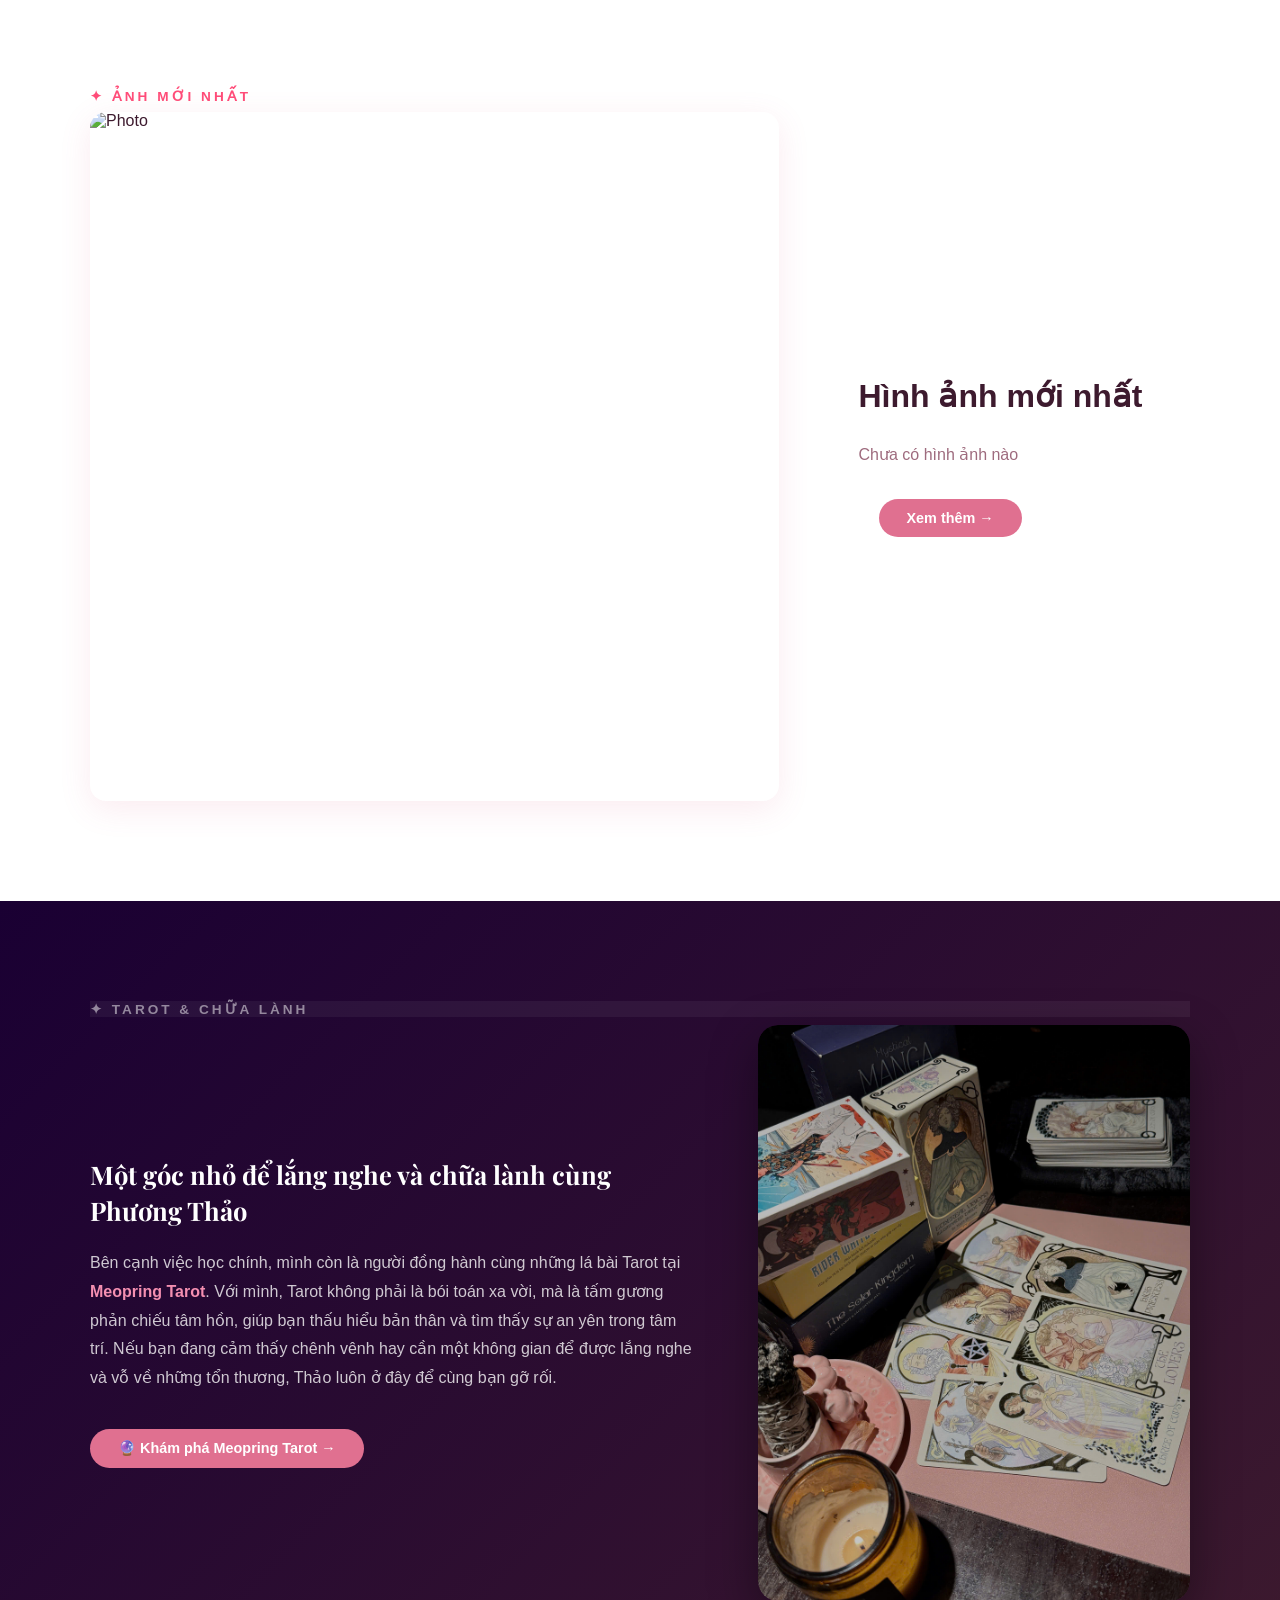
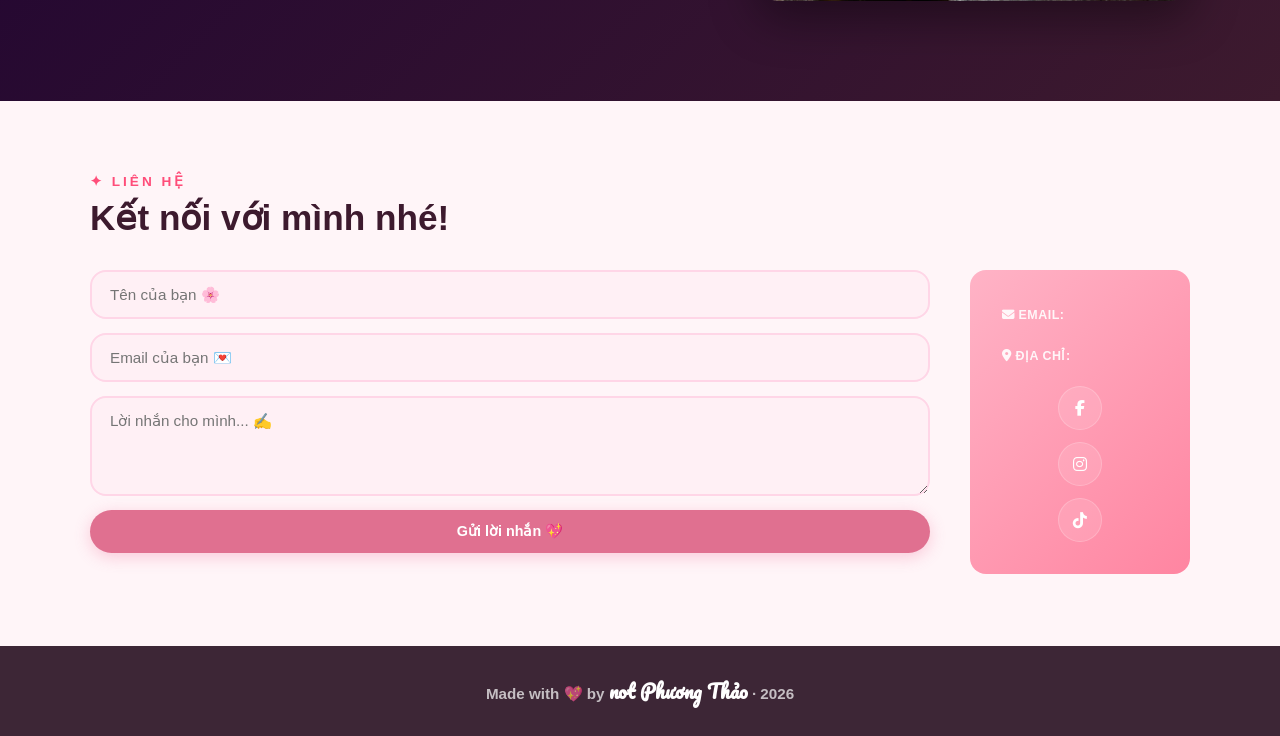
==== commit 2a519ca6: "feat: restructure sections, tarot content-left/image-right, Tarot.jpg" ====
--- a/index.html
+++ b/index.html
@@ -162,6 +162,27 @@
     </div>
   </section>
 
+  <!-- ===================== TAROT / MEOPRING ===================== -->
+  <section class="section-tarot" id="tarot-section">
+    <div class="section-inner">
+      <span class="section-tag">✦ Tarot & Chữa Lành</span>
+      <div class="tarot-layout">
+        <!-- Content -->
+        <div class="tarot-content">
+          <h2 class="tarot-title">Một góc nhỏ để lắng nghe và chữa lành cùng Phương Thảo</h2>
+          <p class="tarot-summary">Bên cạnh việc học chính, mình còn là người đồng hành cùng những lá bài Tarot tại <strong>Meopring Tarot</strong>. Với mình, Tarot không phải là bói toán xa vời, mà là tấm gương phản chiếu tâm hồn, giúp bạn thấu hiểu bản thân và tìm thấy sự an yên trong tâm trí. Nếu bạn đang cảm thấy chênh vênh hay cần một không gian để được lắng nghe và vỗ về những tổn thương, Thảo luôn ở đây để cùng bạn gỡ rối.</p>
+          <div class="tarot-meta">
+            <a href="https://tarot-meopring.vercel.app/" target="_blank" class="btn-view-more">🔮 Khám phá Meopring Tarot →</a>
+          </div>
+        </div>
+        <!-- Image -->
+        <div class="tarot-img-wrap" id="tarotImgWrap">
+          <img src="Img/Tarot.jpg" alt="Meopring Tarot" id="tarotImg" class="tarot-img" />
+        </div>
+      </div>
+    </div>
+  </section>
+
   <!-- ===================== LIÊN HỆ ===================== -->
   <section class="section-contact" id="lien-he">
     <div class="section-inner">
@@ -177,8 +198,14 @@
         <div class="contact-info">
           <div style="display: flex; justify-content: space-between; align-items: flex-start; gap: 16px; position: relative;">
             <div style="flex: 1;">
-              <p id="contactEmail" data-field="contactEmail">✉️ phuongthao@email.com</p>
-              <p id="contactLocation" data-field="contactLocation">📍 Hồ Chí Minh, Việt Nam</p>
+              <div class="contact-info-row">
+                <span class="contact-info-label"><i class="fas fa-envelope"></i> Email:</span>
+                <p id="contactEmail" data-field="contactEmail"></p>
+              </div>
+              <div class="contact-info-row">
+                <span class="contact-info-label"><i class="fas fa-map-marker-alt"></i> Địa chỉ: </span>
+                <p id="contactLocation" data-field="contactLocation"></p>
+              </div>
               <div class="socials-row">
                 <a href="#" id="socialFb"  data-field="socialFb"  class="soc-btn"><i class="fab fa-facebook-f"></i></a>
                 <a href="#" id="socialIg"  data-field="socialIg"  class="soc-btn"><i class="fab fa-instagram"></i></a>
@@ -558,12 +585,18 @@
   <script src="https://cdn.jsdelivr.net/npm/@supabase/supabase-js@2/dist/umd/supabase.min.js"></script>
   <script src="supabase.js"></script>
   <script src="script.js"></script>
-  <!-- oneko.js — cute pixel cat with petting & food (MIT, github.com/adryd325/oneko.js) -->
+  <!-- oneko.js — cute pixel cat with petting, food & poop (MIT, github.com/adryd325/oneko.js) -->
   <style>
     @keyframes nekofooddrop { from { transform: translateY(-16px) scale(0.5); opacity:0 } to { transform: translateY(0) scale(1); opacity:1 } }
     @keyframes nekofoodeat  { to   { transform: scale(0); opacity:0 } }
     @keyframes nekoheart     { 0%  { transform: translateY(0) scale(1); opacity:1 }
                                100%{ transform: translateY(-28px) scale(0.5); opacity:0 } }
+    @keyframes nekopoopdrop  { 0%  { transform: scale(0) rotate(-20deg); opacity:0 }
+                               70% { transform: scale(1.3) rotate(5deg); opacity:1 }
+                               100%{ transform: scale(1) rotate(0deg); opacity:1 } }
+    .neko-poop { cursor: pointer; transition: transform 0.1s; user-select:none; }
+    .neko-poop:hover { transform: scale(1.3); }
+    .neko-poop:active { transform: scale(0.8); }
   </style>
   <script>
   (function oneko() {
@@ -582,7 +615,20 @@
     let nekoPosX=startX, nekoPosY=startY, mousePosX=startX, mousePosY=startY;
     let frameCount=0, idleTime=0, idleAnimation=null, idleAnimationFrame=0;
     let isPetting=false, pettingFrames=0;
-    let food=null; // {el, x, y}
+    let food=null;
+    let foodEaten=0;      // tổng số lần ăn
+    let poopNeed=0;       // tích lũy nhu cầu đi ị
+    let poopTarget=null;  // {x, y} góc mèo đang chạy tới để ị
+    let isPooping=false;  // đang trong animation ị
+    let poopFrames=0;
+
+    const POOP_CORNER_MARGIN = 28;
+    const corners = () => [
+      { x: POOP_CORNER_MARGIN,                    y: POOP_CORNER_MARGIN },
+      { x: window.innerWidth  - POOP_CORNER_MARGIN, y: POOP_CORNER_MARGIN },
+      { x: POOP_CORNER_MARGIN,                    y: window.innerHeight - POOP_CORNER_MARGIN },
+      { x: window.innerWidth  - POOP_CORNER_MARGIN, y: window.innerHeight - POOP_CORNER_MARGIN },
+    ];
 
     const nekoSpeed=10;
     const spriteSets={idle:[[-3,-3]],alert:[[-7,-3]],scratchSelf:[[-5,0],[-6,0],[-7,0]],scratchWallN:[[0,0],[0,-1]],scratchWallS:[[-7,-1],[-6,-2]],scratchWallE:[[-2,-2],[-2,-3]],scratchWallW:[[-4,0],[-4,-1]],tired:[[-3,-2]],sleeping:[[-2,0],[-2,-1]],N:[[-1,-2],[-1,-3]],NE:[[0,-2],[0,-3]],E:[[-3,0],[-3,-1]],SE:[[-5,-1],[-5,-2]],S:[[-6,-3],[-7,-2]],SW:[[-5,-3],[-6,-1]],W:[[-4,-2],[-4,-3]],NW:[[-1,0],[-1,-1]]};
@@ -596,9 +642,10 @@
       spawnHeart(nekoPosX, nekoPosY);
     });
 
-    // Click elsewhere → drop food
+    // Click elsewhere → drop food (ignore poops)
     document.addEventListener('click', e => {
       if (e.target === nekoEl) return;
+      if (e.target.classList.contains('neko-poop')) return;
       if (e.target.closest && e.target.closest('#articleOverlay, .crop-overlay, .editor-overlay, #loginModal, #adminFloatBar')) return;
       spawnFood(e.clientX, e.clientY);
     });
@@ -615,10 +662,11 @@
       setTimeout(() => h.remove(), 750);
     }
 
+    const foodList = ['🍣','🍱','🐟','🍗','🥩','🍤','🦐','🥛','🧀','🍙','🍚','🐾','🎣','🦴'];
     function spawnFood(x, y) {
       if (food) { food.el.remove(); food=null; }
       const el = document.createElement('div');
-      el.textContent = '🍣';
+      el.textContent = foodList[Math.floor(Math.random()*foodList.length)];
       Object.assign(el.style, {
         position:'fixed', left:(x-12)+'px', top:(y-12)+'px',
         fontSize:'22px', zIndex:2147483646, pointerEvents:'none',
@@ -628,11 +676,44 @@
       food = { el, x, y };
     }
 
+    function spawnPoop(x, y) {
+      const el = document.createElement('div');
+      el.className = 'neko-poop';
+      el.textContent = '💩';
+      Object.assign(el.style, {
+        position:'fixed', left:(x-12)+'px', top:(y-12)+'px',
+        fontSize:'20px', zIndex:2147483645,
+        animation:'nekopoopdrop 0.4s cubic-bezier(.36,.07,.19,.97) forwards'
+      });
+      el.addEventListener('click', e => {
+        e.stopPropagation();
+        el.style.transition = 'transform 0.15s, opacity 0.15s';
+        el.style.transform = 'scale(0)';
+        el.style.opacity = '0';
+        setTimeout(() => el.remove(), 160);
+      });
+      document.body.appendChild(el);
+    }
+
+    function triggerPoopRun() {
+      if (poopTarget || isPooping) return;
+      const c = corners();
+      poopTarget = c[Math.floor(Math.random() * c.length)];
+      // cancel current food so mèo ưu tiên đi ị
+      if (food) { food.el.remove(); food=null; }
+    }
+
     function setSprite(name,frame){const s=spriteSets[name][frame%spriteSets[name].length];nekoEl.style.backgroundPosition=`${s[0]*32}px ${s[1]*32}px`;}
     function resetIdle(){idleAnimation=null;idleAnimationFrame=0;}
 
     function idle(){
       idleTime+=1;
+      // random trigger đi ị khi không có việc gì làm (tỉ lệ cao hơn khi ăn nhiều)
+      const poopChance = Math.max(300, 600 - poopNeed * 40);
+      if (idleTime > 15 && poopNeed > 0 && Math.floor(Math.random() * poopChance) === 0) {
+        triggerPoopRun();
+        return;
+      }
       if(idleTime>10&&Math.floor(Math.random()*200)===0&&idleAnimation==null){
         let a=['sleeping','scratchSelf'];
         if(nekoPosX<32)a.push('scratchWallW');if(nekoPosY<32)a.push('scratchWallN');
@@ -650,32 +731,82 @@
     function frame(){
       frameCount+=1;
 
-      // Petting state — freeze & play scratchSelf + hearts
+      // Petting state — blink eyes contentedly (idle ↔ sleeping)
       if (isPetting) {
-        setSprite('scratchSelf', frameCount);
+        if (pettingFrames % 3 === 0) setSprite('sleeping', 0);
+        else setSprite('idle', 0);
         if (frameCount % 8 === 0) spawnHeart(nekoPosX, nekoPosY);
         pettingFrames--;
         if (pettingFrames <= 0) { isPetting=false; idleTime=0; }
         return;
       }
 
+      // Pooping animation — giơ chân lên, giữ nguyên vài giây rồi thả 💩
+      if (isPooping) {
+        setSprite('scratchSelf', 1); // frame 1 = [-6,0], chân đưa lên cao nhất
+        poopFrames--;
+        if (poopFrames <= 0) {
+          isPooping = false;
+          spawnPoop(nekoPosX + 16, nekoPosY + 8);
+          poopNeed = Math.max(0, poopNeed - 1);
+          idleTime = 0;
+        }
+        return;
+      }
+
+      // Running to poop corner
+      if (poopTarget) {
+        const dX=nekoPosX-poopTarget.x, dY=nekoPosY-poopTarget.y;
+        const dist=Math.sqrt(dX**2+dY**2);
+        if (dist < 20) {
+          poopTarget = null;
+          isPooping = true;
+          poopFrames = 18 + Math.floor(Math.random() * 12);
+          return;
+        }
+        idleAnimation=null; idleAnimationFrame=0;
+        let dir=dY/dist>0.5?'N':'';dir+=dY/dist<-0.5?'S':'';dir+=dX/dist>0.5?'W':'';dir+=dX/dist<-0.5?'E':'';
+        setSprite(dir, frameCount);
+        nekoPosX-=(dX/dist)*nekoSpeed; nekoPosY-=(dY/dist)*nekoSpeed;
+        nekoPosX=Math.min(Math.max(16,nekoPosX),window.innerWidth-16);
+        nekoPosY=Math.min(Math.max(16,nekoPosY),window.innerHeight-16);
+        nekoEl.style.left=`${nekoPosX-16}px`; nekoEl.style.top=`${nekoPosY-16}px`;
+        return;
+      }
+
       // Choose target: food takes priority over mouse
       const targetX = food ? food.x : mousePosX;
       const targetY = food ? food.y : mousePosY;
       const dX=nekoPosX-targetX, dY=nekoPosY-targetY;
       const dist=Math.sqrt(dX**2+dY**2);
 
-      // Reached food → eat it
-      if (food && dist < 24) {
-        food.el.style.animation = 'nekofoodeat 0.2s ease forwards';
-        const deadFood = food.el;
-        setTimeout(() => deadFood.remove(), 220);
-        food=null;
-        idleAnimation='scratchSelf'; idleAnimationFrame=0; idleTime=0;
+      // Eating state — bob head up/down like munching
+      if (food && food.eating) {
+        if (food.eatFrames % 2 === 0) setSprite('tired', 0);
+        else setSprite('idle', 0);
+        food.eatFrames--;
+        if (food.eatFrames <= 0) {
+          food.el.style.animation = 'nekofoodeat 0.2s ease forwards';
+          const deadFood = food.el;
+          setTimeout(() => deadFood.remove(), 220);
+          food = null;
+          foodEaten++;
+          poopNeed = Math.min(poopNeed + 1, 8); // tích nhu cầu ị, tối đa 8
+          idleTime = 0;
+          // ăn quá 3 cái liên tiếp → tăng khả năng ị sớm
+          if (foodEaten % 3 === 0) triggerPoopRun();
+        }
         return;
       }
 
-      if(dist<nekoSpeed||dist<48){idle();return;}
+      // Reached food → start eating
+      if (food && dist < 24) {
+        food.eating = true;
+        food.eatFrames = 8 + Math.floor(Math.random() * 20);
+        return;
+      }
+
+      if(dist<nekoSpeed||(dist<48&&!food)){idle();return;}
       idleAnimation=null;idleAnimationFrame=0;
       if(idleTime>1){setSprite('alert',0);idleTime=Math.min(idleTime,7);idleTime-=1;return;}
       let dir=dY/dist>0.5?'N':'';dir+=dY/dist<-0.5?'S':'';dir+=dX/dist>0.5?'W':'';dir+=dX/dist<-0.5?'E':'';
--- a/style.css
+++ b/style.css
@@ -352,6 +352,8 @@
 /* ===================== SECTIONS ===================== */
 .section-intro,
 .section-latest-blog,
+.section-latest-photos,
+.section-tarot,
 .section-contact {
   padding: 100px 5%;
 }
@@ -360,7 +362,59 @@
 .section-latest-blog {
   background: linear-gradient(135deg, #fff5f8 0%, #fce4ec 100%);
 }
+.section-latest-photos { background: var(--white); }
+.section-tarot {
+  background: linear-gradient(135deg, #1a0033 0%, #3d1a2e 100%);
+  color: #fff;
+}
 .section-contact { background: var(--pink-pale); }
+
+/* ── Tarot Section ─────────────────────── */
+.tarot-layout {
+  display: grid;
+  grid-template-columns: 1.4fr 1fr;
+  gap: 64px;
+  align-items: center;
+}
+.tarot-img-wrap {
+  border-radius: 20px;
+  overflow: hidden;
+  aspect-ratio: 3 / 4;
+  box-shadow: 0 16px 48px rgba(0,0,0,0.4);
+}
+.tarot-img-placeholder {
+  width: 100%; height: 100%;
+  background: rgba(255,255,255,0.06);
+  border: 2px dashed rgba(255,255,255,0.2);
+  border-radius: 20px;
+  display: flex;
+  align-items: center;
+  justify-content: center;
+  font-size: 3rem;
+  color: rgba(255,255,255,0.25);
+  min-height: 320px;
+}
+.tarot-img { width: 100%; height: 100%; object-fit: cover; border-radius: 20px; }
+.tarot-content { display: flex; flex-direction: column; gap: 20px; }
+.tarot-title {
+  font-family: 'Playfair Display', serif;
+  font-size: 1.6rem;
+  line-height: 1.4;
+  color: #fff;
+}
+.tarot-summary {
+  font-size: 1rem;
+  line-height: 1.8;
+  color: rgba(255,255,255,0.78);
+}
+.tarot-summary strong { color: #f48fb1; }
+.tarot-meta {
+  display: flex;
+  align-items: center;
+  gap: 20px;
+  margin-top: 16px;
+}
+.section-tarot .section-tag { color: rgba(255,255,255,0.5); border-color: rgba(255,255,255,0.15); background: rgba(255,255,255,0.05); }
 
 /* ── Latest Blog Layout ─────────────────── */
 .latest-blog-layout {
@@ -424,7 +478,7 @@
 .btn-read-more {
   display: inline-block;
   padding: 11px 28px;
-  background: var(--berry-dark);
+  background: var(--pink-main);
   color: white;
   text-decoration: none;
   border-radius: 50px;
@@ -435,7 +489,7 @@
 }
 
 .btn-read-more:hover {
-  background: var(--berry-mid);
+  background: #ec407a;
   transform: translateX(4px);
 }
 
@@ -1146,7 +1200,7 @@
   align-items: center;
   justify-content: center;
   padding: 13px 28px;
-  background: linear-gradient(135deg, #f48fb1, #e91e8c);
+  background: var(--pink-main);
   color: var(--white);
   border: none;
   border-radius: 50px;
@@ -1158,7 +1212,7 @@
   box-shadow: 0 4px 16px rgba(240,98,146,0.3);
 }
 
-.btn-send:hover { transform: translateY(-2px); box-shadow: 0 8px 24px rgba(240,98,146,0.45); }
+.btn-send:hover { background: #ec407a; transform: translateY(-2px); box-shadow: 0 8px 24px rgba(240,98,146,0.45); }
 
 .contact-info {
   min-width: 200px;
@@ -1169,6 +1223,17 @@
 }
 
 .contact-info p { font-size: 0.9rem; font-weight: 600; margin-bottom: 8px; }
+
+.contact-info-row { margin-bottom: 14px; display: flex; align-items: baseline; gap: 8px; }
+.contact-info-label {
+  font-size: 0.78rem;
+  font-weight: 700;
+  letter-spacing: 0.5px;
+  text-transform: uppercase;
+  color: rgba(255,255,255,0.9);
+  white-space: nowrap;
+}
+.contact-info-row p { margin-bottom: 0; }
 
 .socials-row { display: flex; gap: 10px; margin-top: 16px; }
 
@@ -1190,7 +1255,8 @@
 footer {
   text-align: center;
   padding: 28px;
-  background: var(--berry-dark);
+  background: rgba(45, 21, 37, 0.92);
+  backdrop-filter: blur(12px);
   color: rgba(255,255,255,0.7);
   font-size: 0.9rem;
 }
@@ -1440,7 +1506,7 @@
   align-items: center;
   gap: 8px;
   padding: 12px 28px;
-  background: linear-gradient(135deg, var(--pink-main), #c05070);
+  background: var(--pink-main);
   color: white;
   border: none;
   border-radius: 50px;
@@ -1453,7 +1519,7 @@
   margin-top: 8px;
 }
 
-.btn-save:hover { transform: translateY(-2px); box-shadow: 0 8px 24px rgba(224,112,144,0.4); }
+.btn-save:hover { background: #ec407a; transform: translateY(-2px); box-shadow: 0 8px 24px rgba(224,112,144,0.4); }
 
 .btn-add {
   display: inline-flex;
@@ -2532,7 +2598,8 @@
 footer {
   text-align: center;
   padding: 32px;
-  background: var(--purple-dark);
+  background: rgba(45, 21, 37, 0.92);
+  backdrop-filter: blur(12px);
   color: rgba(255,255,255,0.7);
   font-size: 0.9rem;
 }
@@ -3026,8 +3093,9 @@
 footer {
   text-align: center;
   padding: 28px;
-  background: linear-gradient(135deg, var(--pink-400), var(--pink-500));
-  color: var(--white);
+  background: rgba(45, 21, 37, 0.92);
+  backdrop-filter: blur(12px);
+  color: rgba(255,255,255,0.7);
   font-size: 0.95rem;
   font-weight: 600;
 }
@@ -4354,7 +4422,7 @@
   align-items: center;
   gap: 8px;
   padding: 10px 22px;
-  background: var(--berry-dark);
+  background: var(--pink-main);
   color: #fff;
   border: none;
   border-radius: 50px;
@@ -4362,10 +4430,10 @@
   font-size: 0.88rem;
   font-weight: 700;
   cursor: pointer;
-  box-shadow: 0 4px 16px rgba(45,21,37,0.35);
-  transition: opacity 0.2s, transform 0.15s;
-}
-.btn-new-item:hover  { background: var(--berry-mid); opacity: 0.95; transform: translateY(-2px); }
+  box-shadow: 0 4px 16px rgba(224,112,144,0.3);
+  transition: background 0.2s, transform 0.15s;
+}
+.btn-new-item:hover  { background: #ec407a; transform: translateY(-2px); }
 .btn-new-item:active { transform: translateY(0); }
 
 /* Card edit/delete overlays */
@@ -5314,8 +5382,13 @@
   /* Sections */
   .section-intro,
   .section-latest-blog,
+  .section-tarot,
   .section-contact { padding: 56px 5%; }
   .section-title { font-size: clamp(1.3rem, 5vw, 1.8rem); }
+
+  /* Tarot */
+  .tarot-layout { grid-template-columns: 1fr; gap: 32px; }
+  .tarot-title { font-size: 1.3rem; }
 
   /* Intro layout */
   .intro-layout {
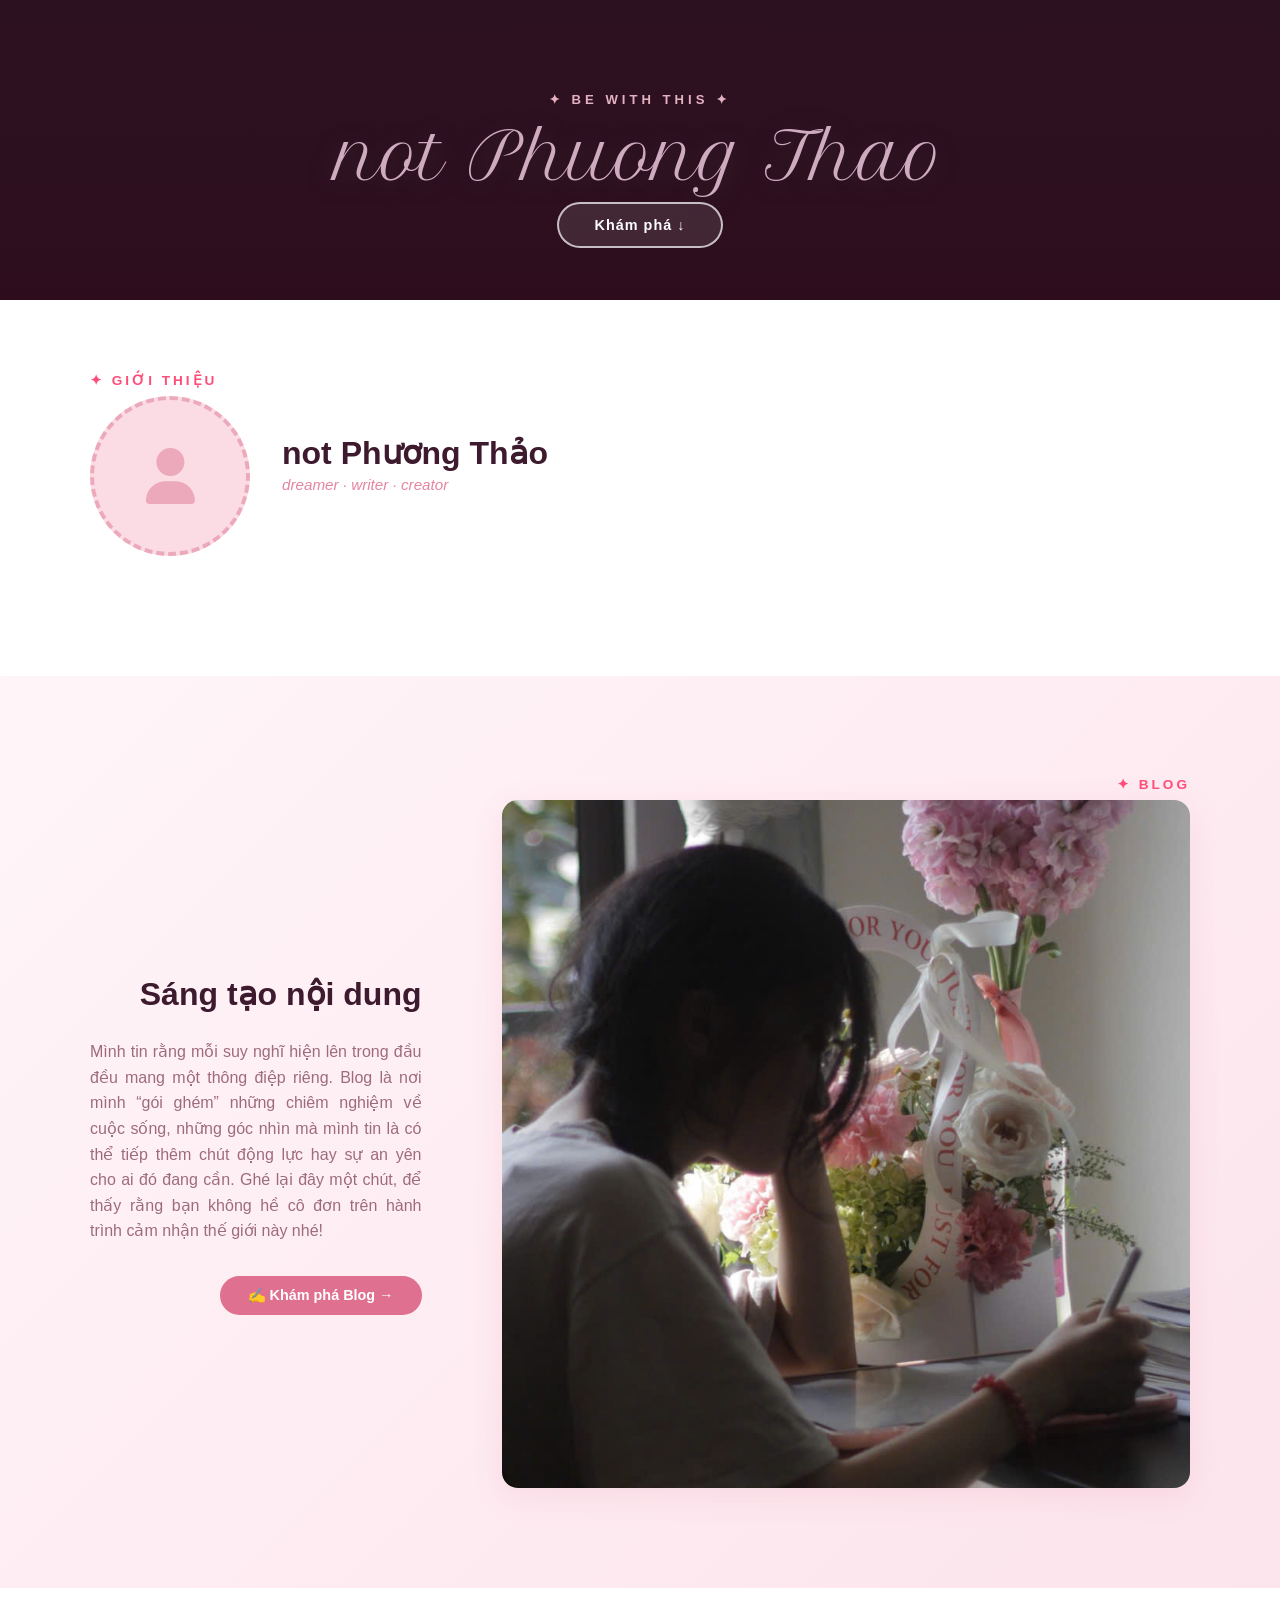
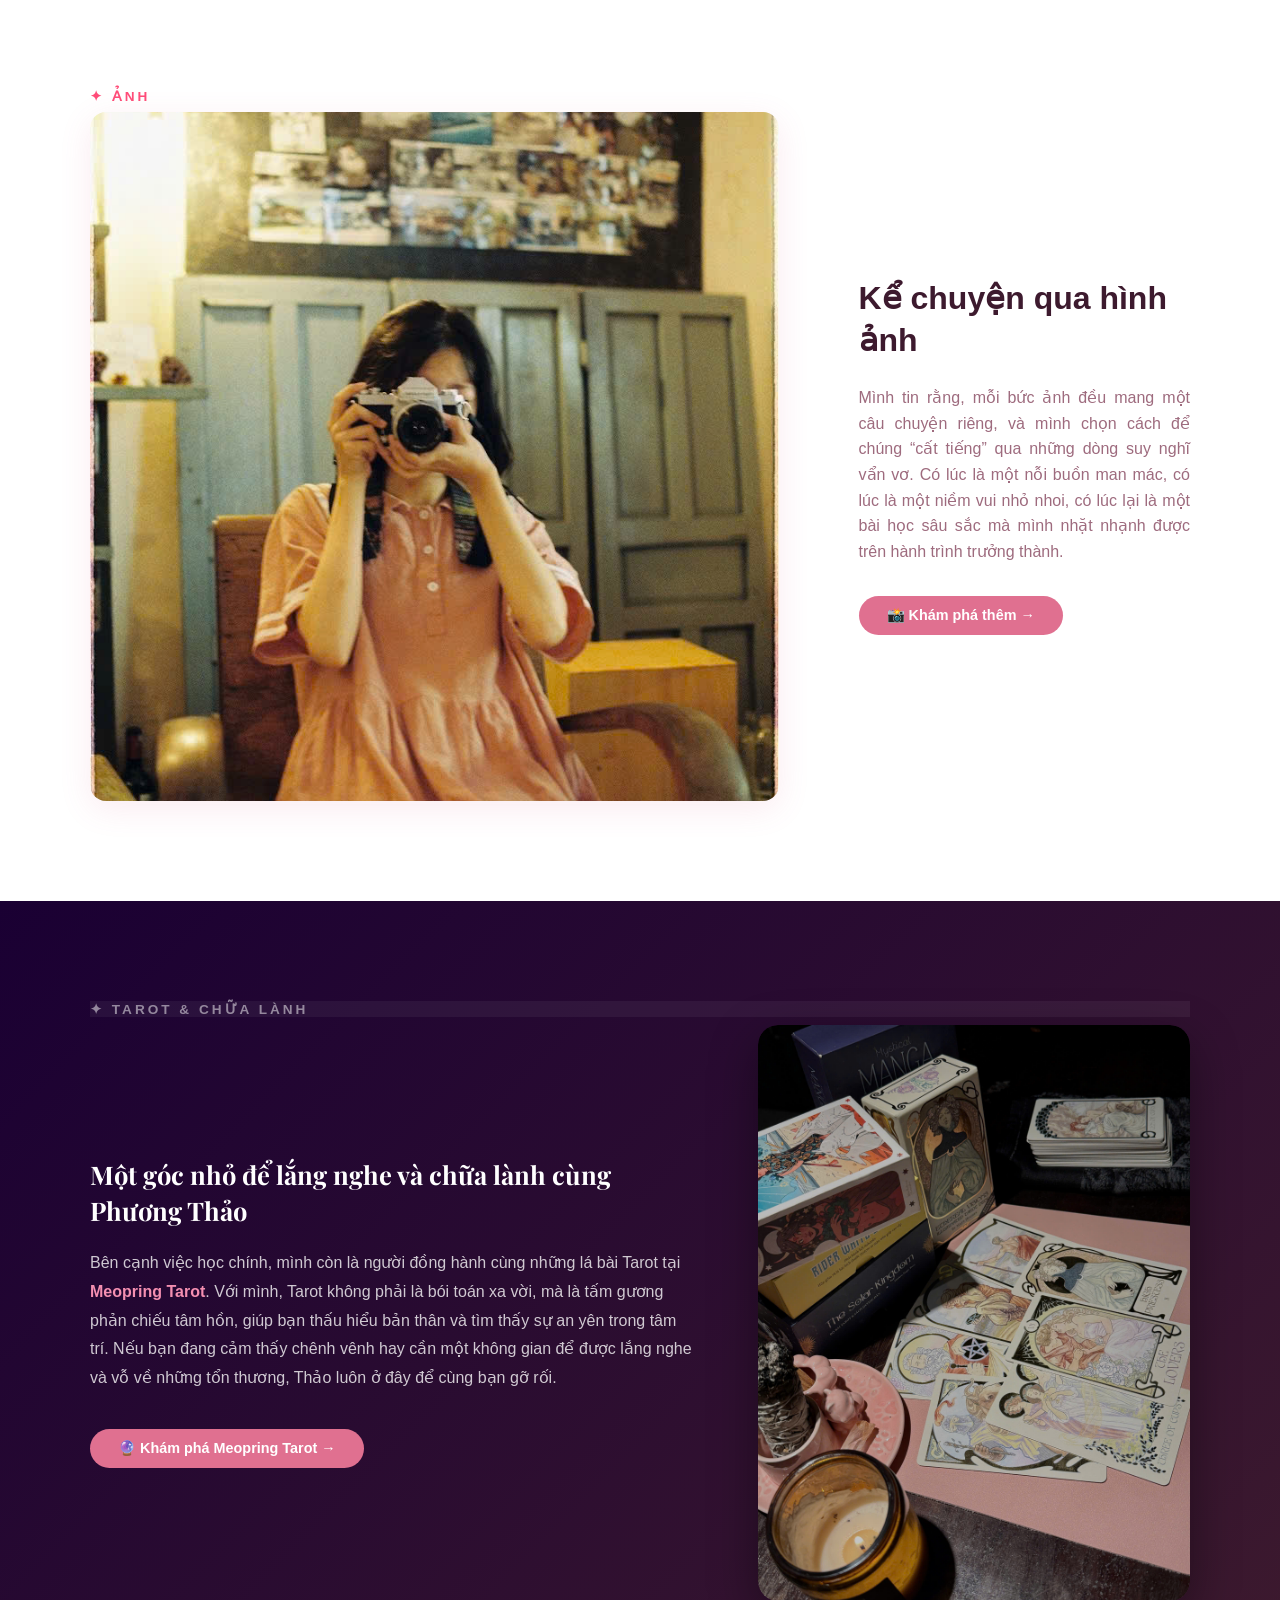
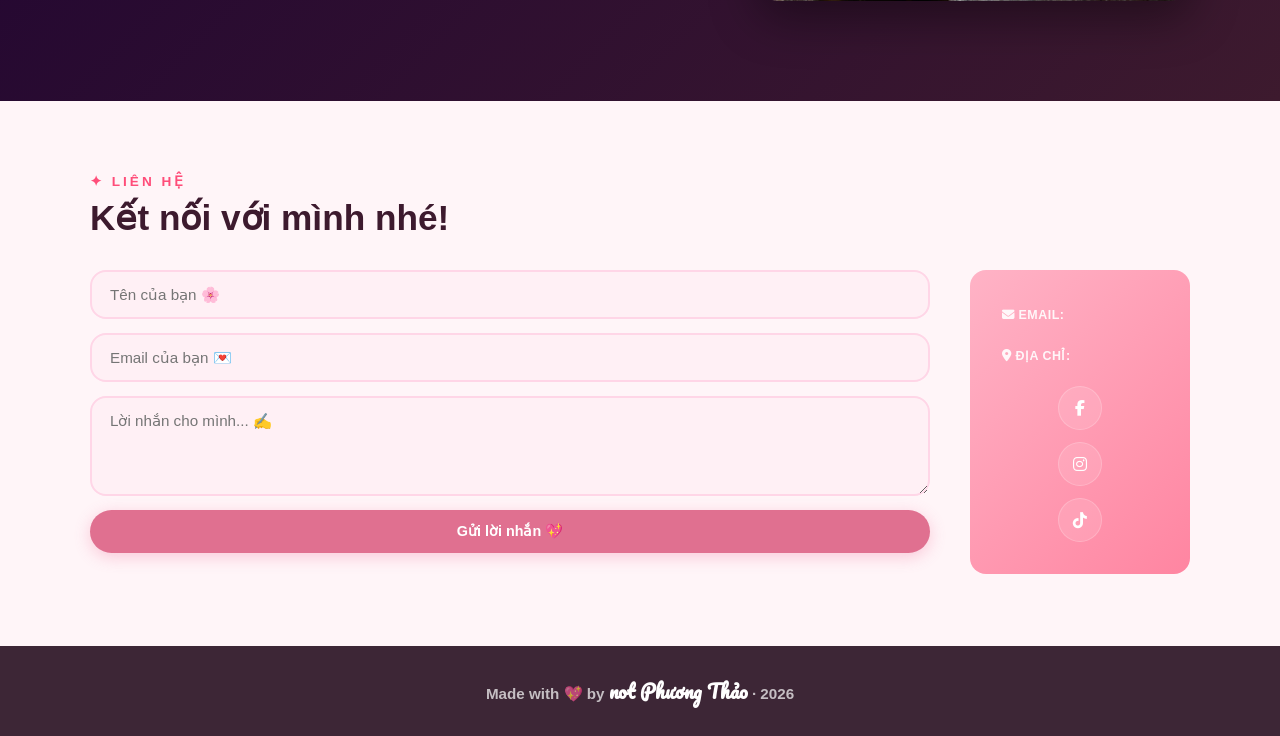
==== commit e877713f: "feat: static blog/photos sections, mobile layout fixes, justify text" ====
--- a/index.html
+++ b/index.html
@@ -121,20 +121,19 @@
   <!-- ===================== LATEST BLOG ===================== -->
   <section class="section-latest-blog" id="latest-blog">
     <div class="section-inner">
-      <span class="section-tag">✦ Blog Mới Nhất</span>
+      <span class="section-tag" style="text-align: right; display: block;">✦ Blog</span>
       <div class="latest-blog-layout">
         <!-- Content (Left) -->
         <div class="latest-blog-content">
-          <h2 class="latest-blog-title" id="latestBlogTitle">Bài viết mới nhất</h2>
-          <p class="latest-blog-summary" id="latestBlogSummary">Chưa có bài viết nào</p>
+          <h2 class="latest-blog-title">Sáng tạo nội dung</h2>
+          <p class="latest-blog-summary">Mình tin rằng mỗi suy nghĩ hiện lên trong đầu đều mang một thông điệp riêng. Blog là nơi mình “gói ghém” những chiêm nghiệm về cuộc sống, những góc nhìn mà mình tin là có thể tiếp thêm chút động lực hay sự an yên cho ai đó đang cần. Ghé lại đây một chút, để thấy rằng bạn không hề cô đơn trên hành trình cảm nhận thế giới này nhé!</p>
           <div class="latest-blog-meta">
-            <span class="latest-blog-date" id="latestBlogDate"></span>
-            <a href="#" class="btn-read-more" id="latestBlogBtn">🌸 Đọc tiếp →</a>
+            <a href="#" class="btn-read-more" id="latestBlogBtn">✍️ Khám phá Blog →</a>
           </div>
         </div>
         <!-- Image (Right) -->
         <div class="latest-blog-img-wrap">
-          <img class="latest-blog-img" id="latestBlogImg" src="" alt="Blog" />
+          <img class="latest-blog-img" id="latestBlogImg" src="Img/blog.jpg" alt="Blog" />
         </div>
       </div>
     </div>
@@ -143,19 +142,18 @@
   <!-- ===================== LATEST PHOTOS ===================== -->
   <section class="section-latest-photos" id="latest-photos">
     <div class="section-inner">
-      <span class="section-tag">✦ Ảnh Mới Nhất</span>
+      <span class="section-tag">✦ Ảnh</span>
       <div class="latest-photos-layout">
         <!-- Image (Left) -->
         <div class="latest-photos-img-wrap">
-          <img class="latest-photos-img" id="latestPhotosImg" src="" alt="Photo" />
+          <img class="latest-photos-img" src="Img/anh.jpg" alt="Ảnh minh họa" />
         </div>
         <!-- Content (Right) -->
         <div class="latest-photos-content">
-          <h2 class="latest-photos-title" id="latestPhotosTitle">Hình ảnh mới nhất</h2>
-          <p class="latest-photos-summary" id="latestPhotosSummary">Chưa có hình ảnh nào</p>
+          <h2 class="latest-photos-title">Kể chuyện qua hình ảnh</h2>
+          <p class="latest-photos-summary">Mình tin rằng, mỗi bức ảnh đều mang một câu chuyện riêng, và mình chọn cách để chúng “cất tiếng” qua những dòng suy nghĩ vẩn vơ. Có lúc là một nỗi buồn man mác, có lúc là một niềm vui nhỏ nhoi, có lúc lại là một bài học sâu sắc mà mình nhặt nhạnh được trên hành trình trưởng thành.</p>
           <div class="latest-photos-meta">
-            <span class="latest-photos-date" id="latestPhotosDate"></span>
-            <a href="#" class="btn-view-more" id="latestPhotosBtn">Xem thêm →</a>
+            <a href="#" class="btn-view-more" id="latestPhotosBtn">📸 Khám phá thêm →</a>
           </div>
         </div>
       </div>
--- a/style.css
+++ b/style.css
@@ -456,10 +456,6 @@
   color: var(--text-muted);
   line-height: 1.6;
   margin-top: 8px;
-  display: -webkit-box;
-  -webkit-line-clamp: 3;
-  -webkit-box-orient: vertical;
-  overflow: hidden;
   text-align: justify;
 }
 
@@ -541,10 +537,6 @@
   color: var(--text-muted);
   line-height: 1.6;
   margin-top: 8px;
-  display: -webkit-box;
-  -webkit-line-clamp: 3;
-  -webkit-box-orient: vertical;
-  overflow: hidden;
   text-align: justify;
 }
 
@@ -632,6 +624,7 @@
   color: var(--text-muted);
   line-height: 1.8;
   margin-bottom: 0;
+  text-align: justify;
 }
 
 /* Intro name & slogan */
@@ -648,6 +641,7 @@
   color: var(--pink-main);
   margin-bottom: 24px;
   opacity: 0.85;
+  text-align: justify;
 }
 
 /* Info rows */
@@ -1706,6 +1700,8 @@
 
 .sub-page { padding-top: var(--header-h); min-height: 100vh; }
 
+.sub-main { padding: 48px 5% 80px; width: 100%; box-sizing: border-box; }
+
 .sub-hero {
   padding: 80px 5% 60px;
   text-align: center;
@@ -1780,7 +1776,7 @@
 
 /* Masonry photos */
 .masonry-grid {
-  columns: 3;
+  columns: 5;
   column-gap: 16px;
 }
 
@@ -3790,14 +3786,14 @@
     */
 .ig-grid {
   display: grid;
-  grid-template-columns: repeat(3, 1fr);
+  grid-template-columns: repeat(5, 1fr);
   gap: 2px;
   width: 100%;
 }
 
 .ig-cell {
   position: relative;
-  aspect-ratio: 1 / 1;
+  aspect-ratio: 2 / 3;
   overflow: hidden;
   cursor: pointer;
   background: #1a1020;
@@ -5388,6 +5384,7 @@
 
   /* Tarot */
   .tarot-layout { grid-template-columns: 1fr; gap: 32px; }
+  .tarot-img-wrap { order: -1; }
   .tarot-title { font-size: 1.3rem; }
 
   /* Intro layout */
@@ -5405,8 +5402,10 @@
 
   /* Latest Blog */
   .latest-blog-layout { grid-template-columns: 1fr; gap: 32px; }
+  .latest-blog-img-wrap { order: -1; }
   .latest-blog-content { text-align: left; align-items: flex-start; }
   .latest-blog-title { font-size: 1.6rem; }
+  .section-latest-blog .section-tag { text-align: left !important; }
 
   /* Latest Photos */
   .latest-photos-layout { grid-template-columns: 1fr; gap: 32px; }
@@ -5419,6 +5418,8 @@
     gap: 24px;
   }
   .contact-info { min-width: unset; }
+  .section-contact .section-tag,
+  .section-contact .section-title { text-align: left; }
 
   /* Subview */
   .subview-header { padding: 20px 5%; }
@@ -5453,7 +5454,6 @@
   .intro-avatar,
   .intro-avatar-placeholder { width: 120px; height: 120px; }
   .intro-fullname { font-size: 1.5rem; text-align: center; }
-  .intro-slogan   { text-align: center; }
   .info-rows      { text-align: left; justify-self: start; }
   .info-row       { text-align: left; }
   .info-label, .info-value { text-align: left; }
